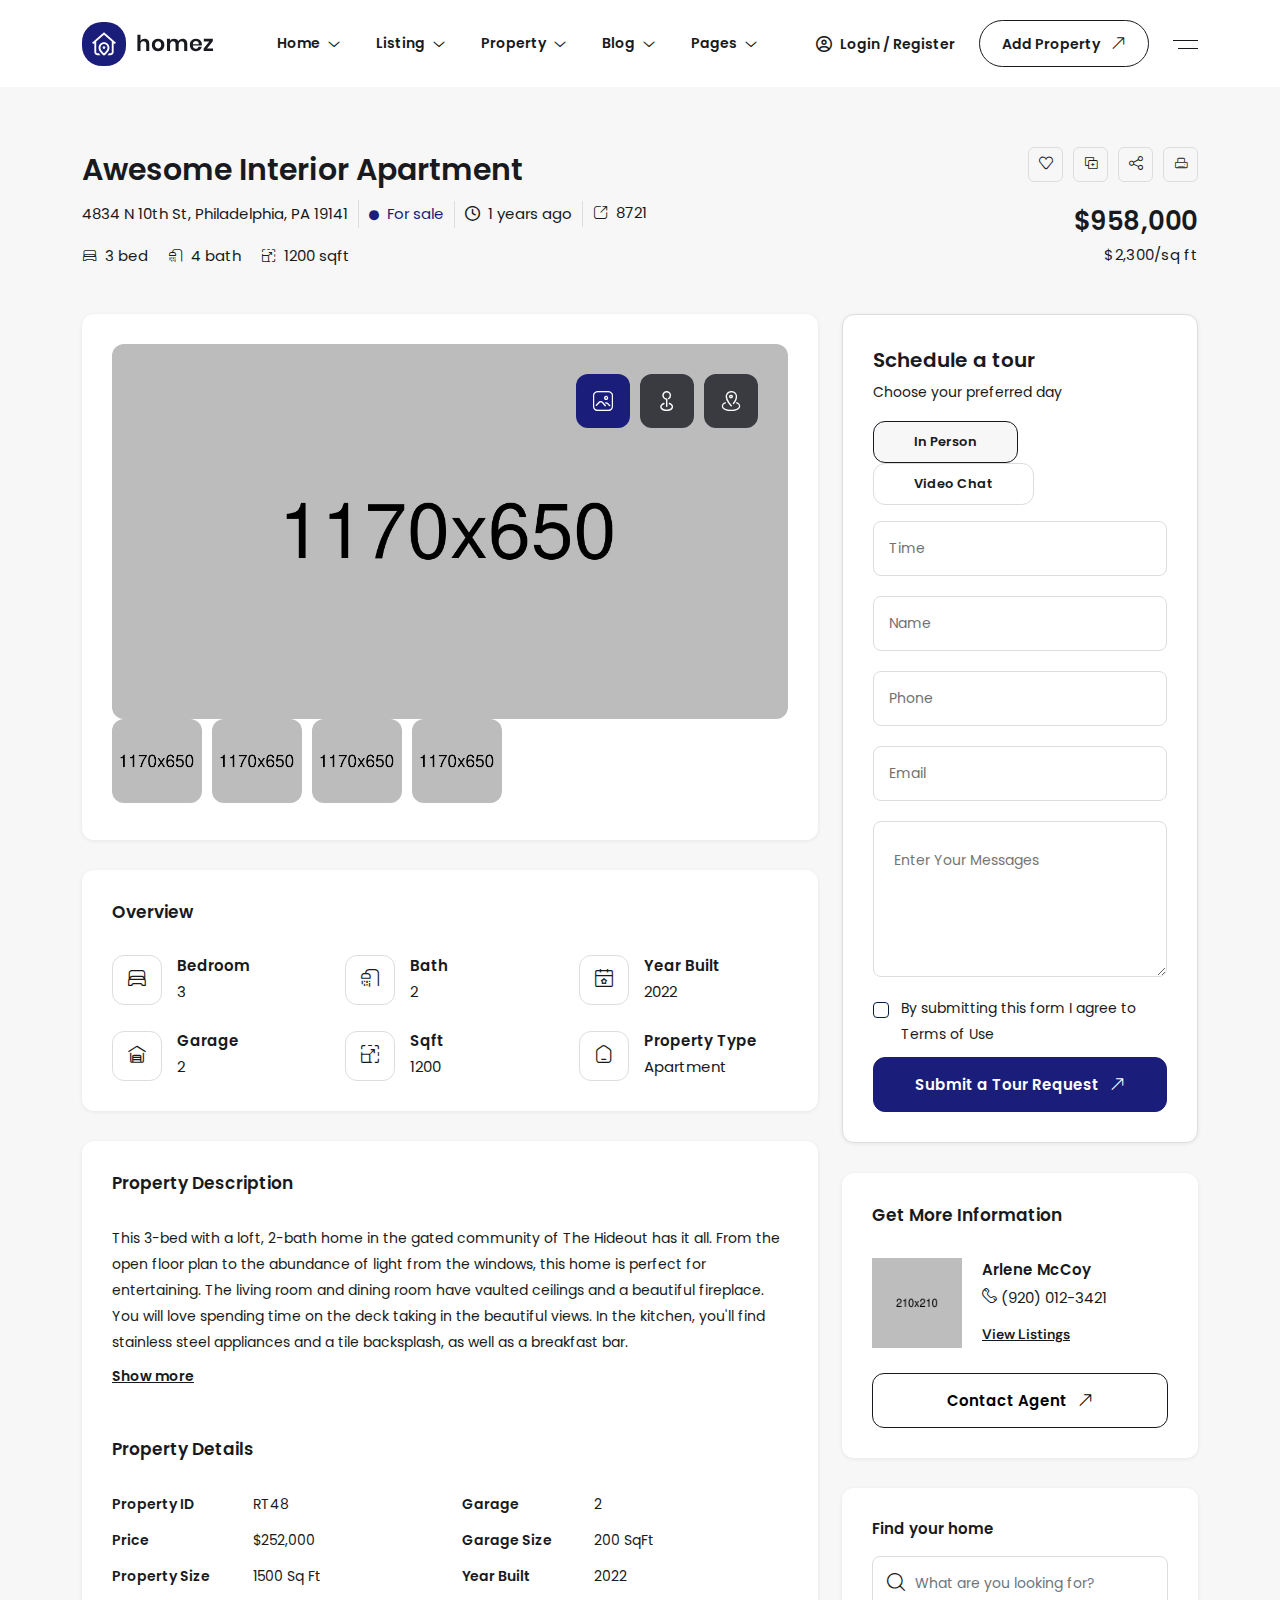
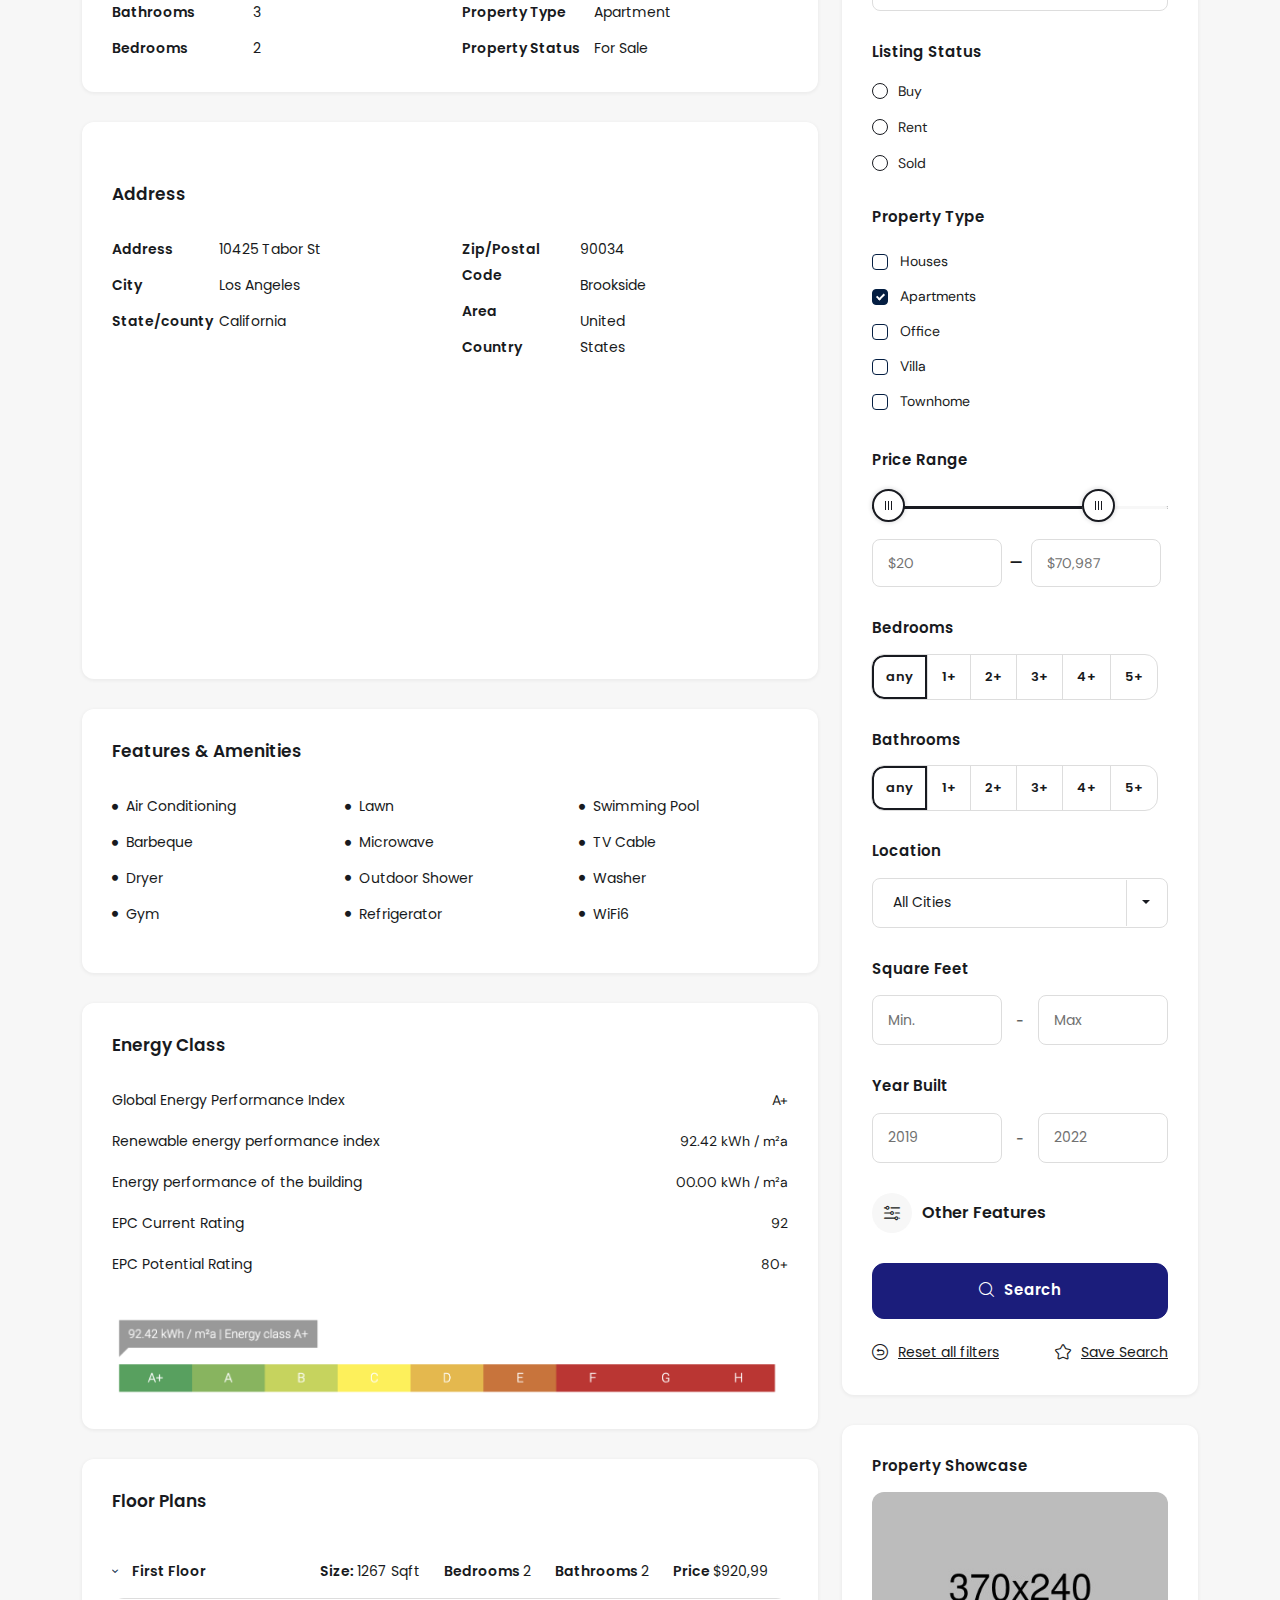
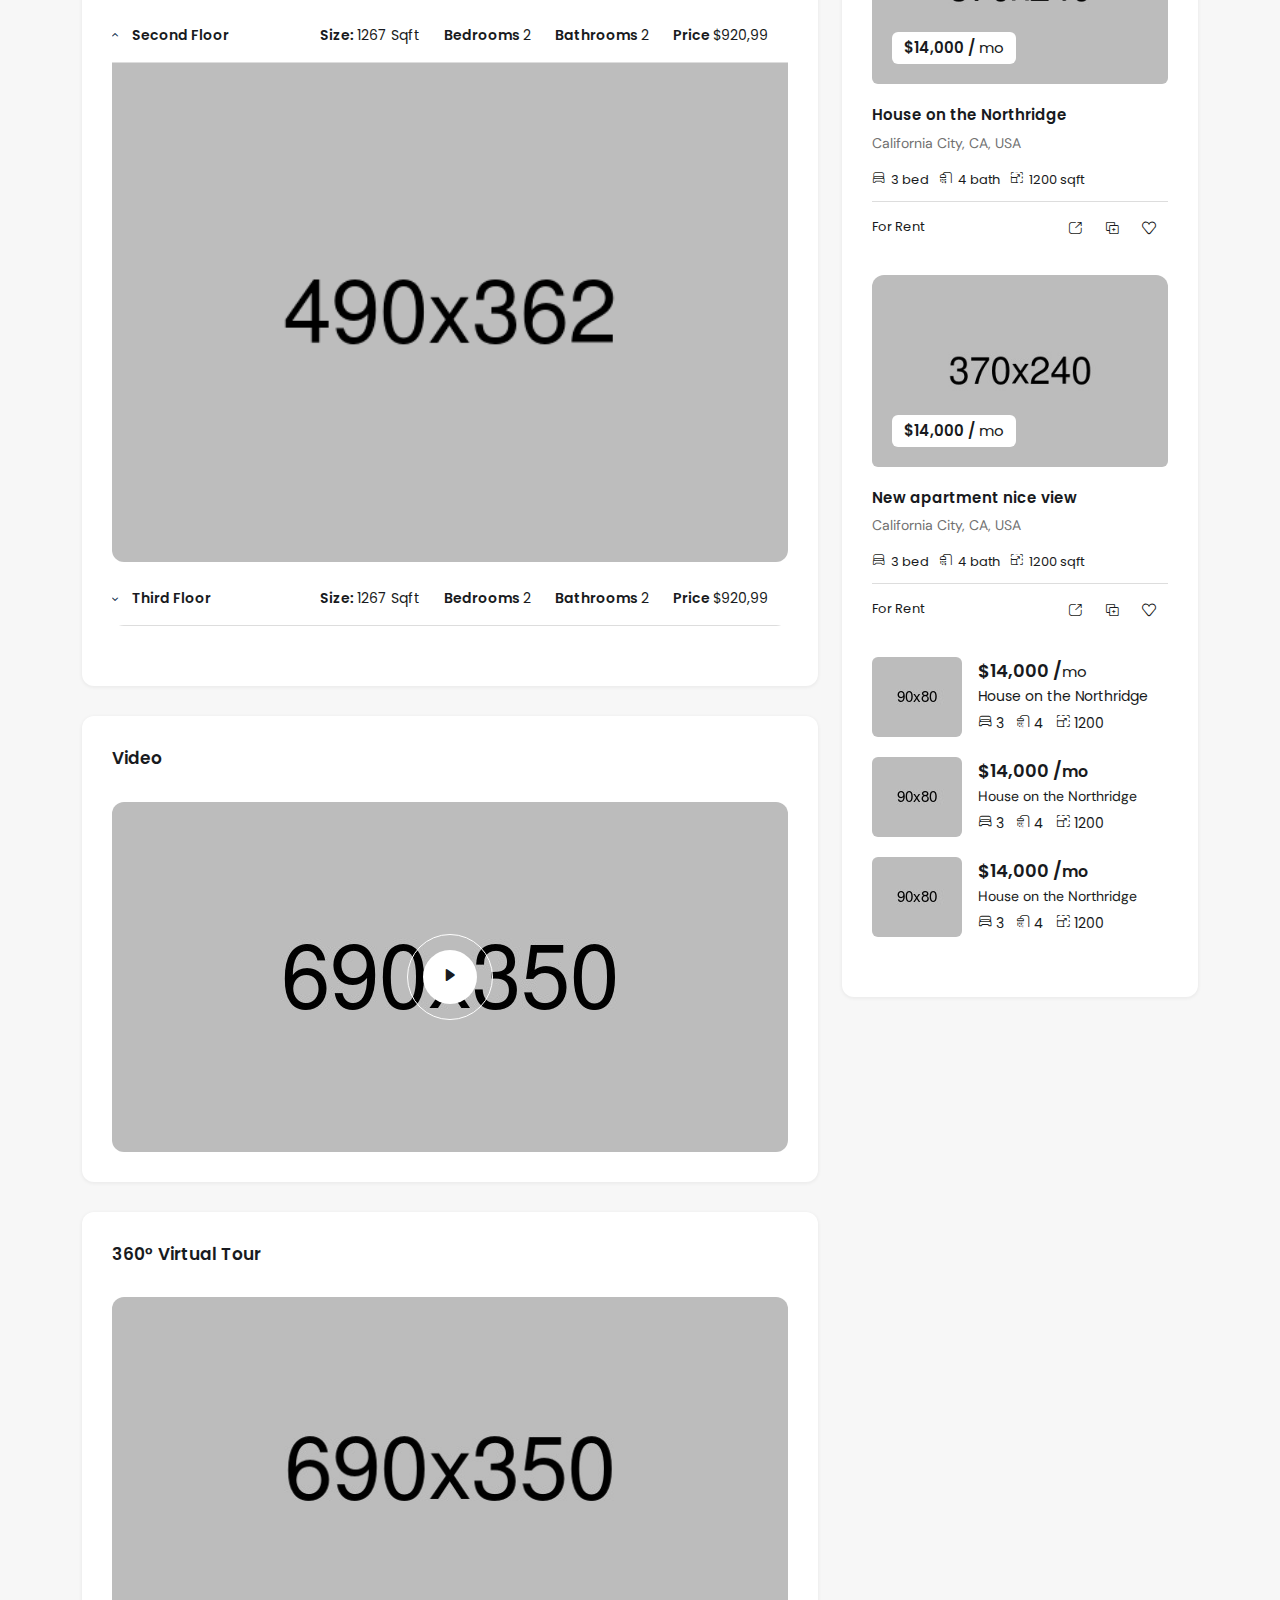
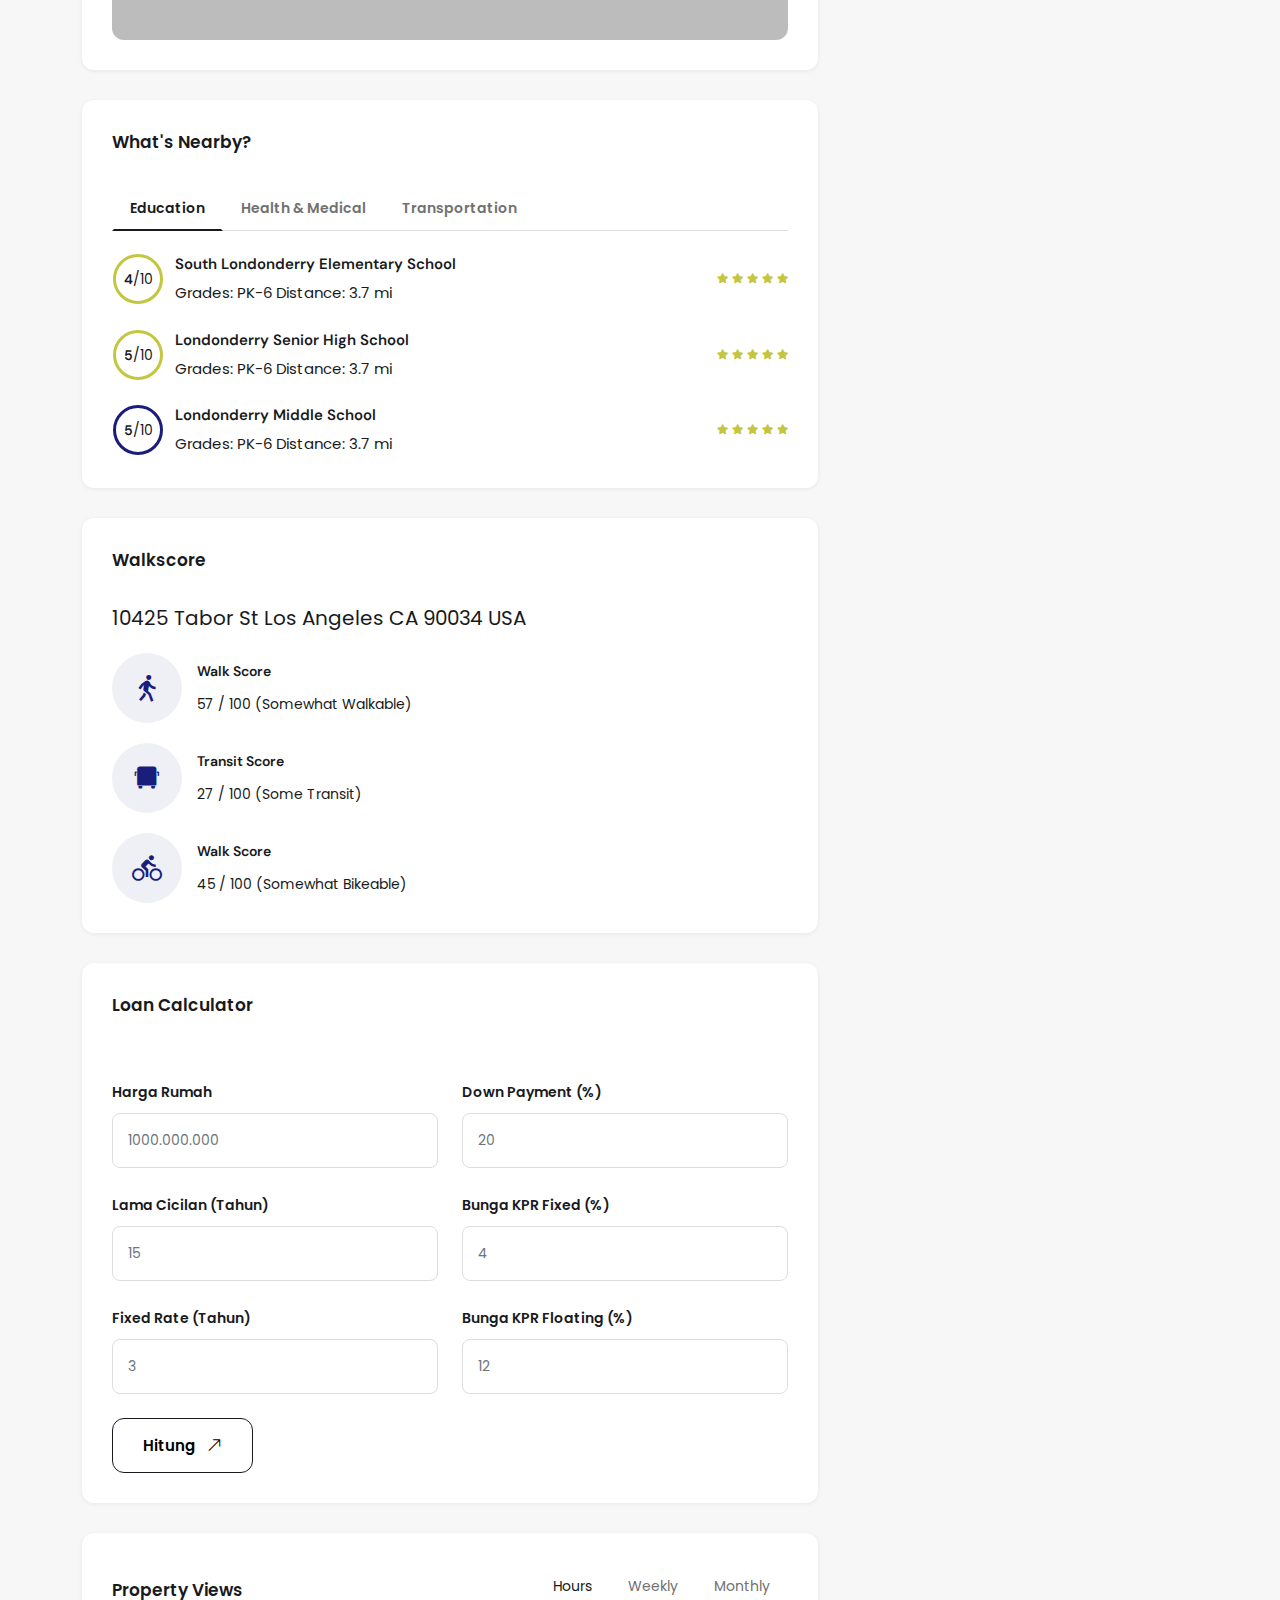
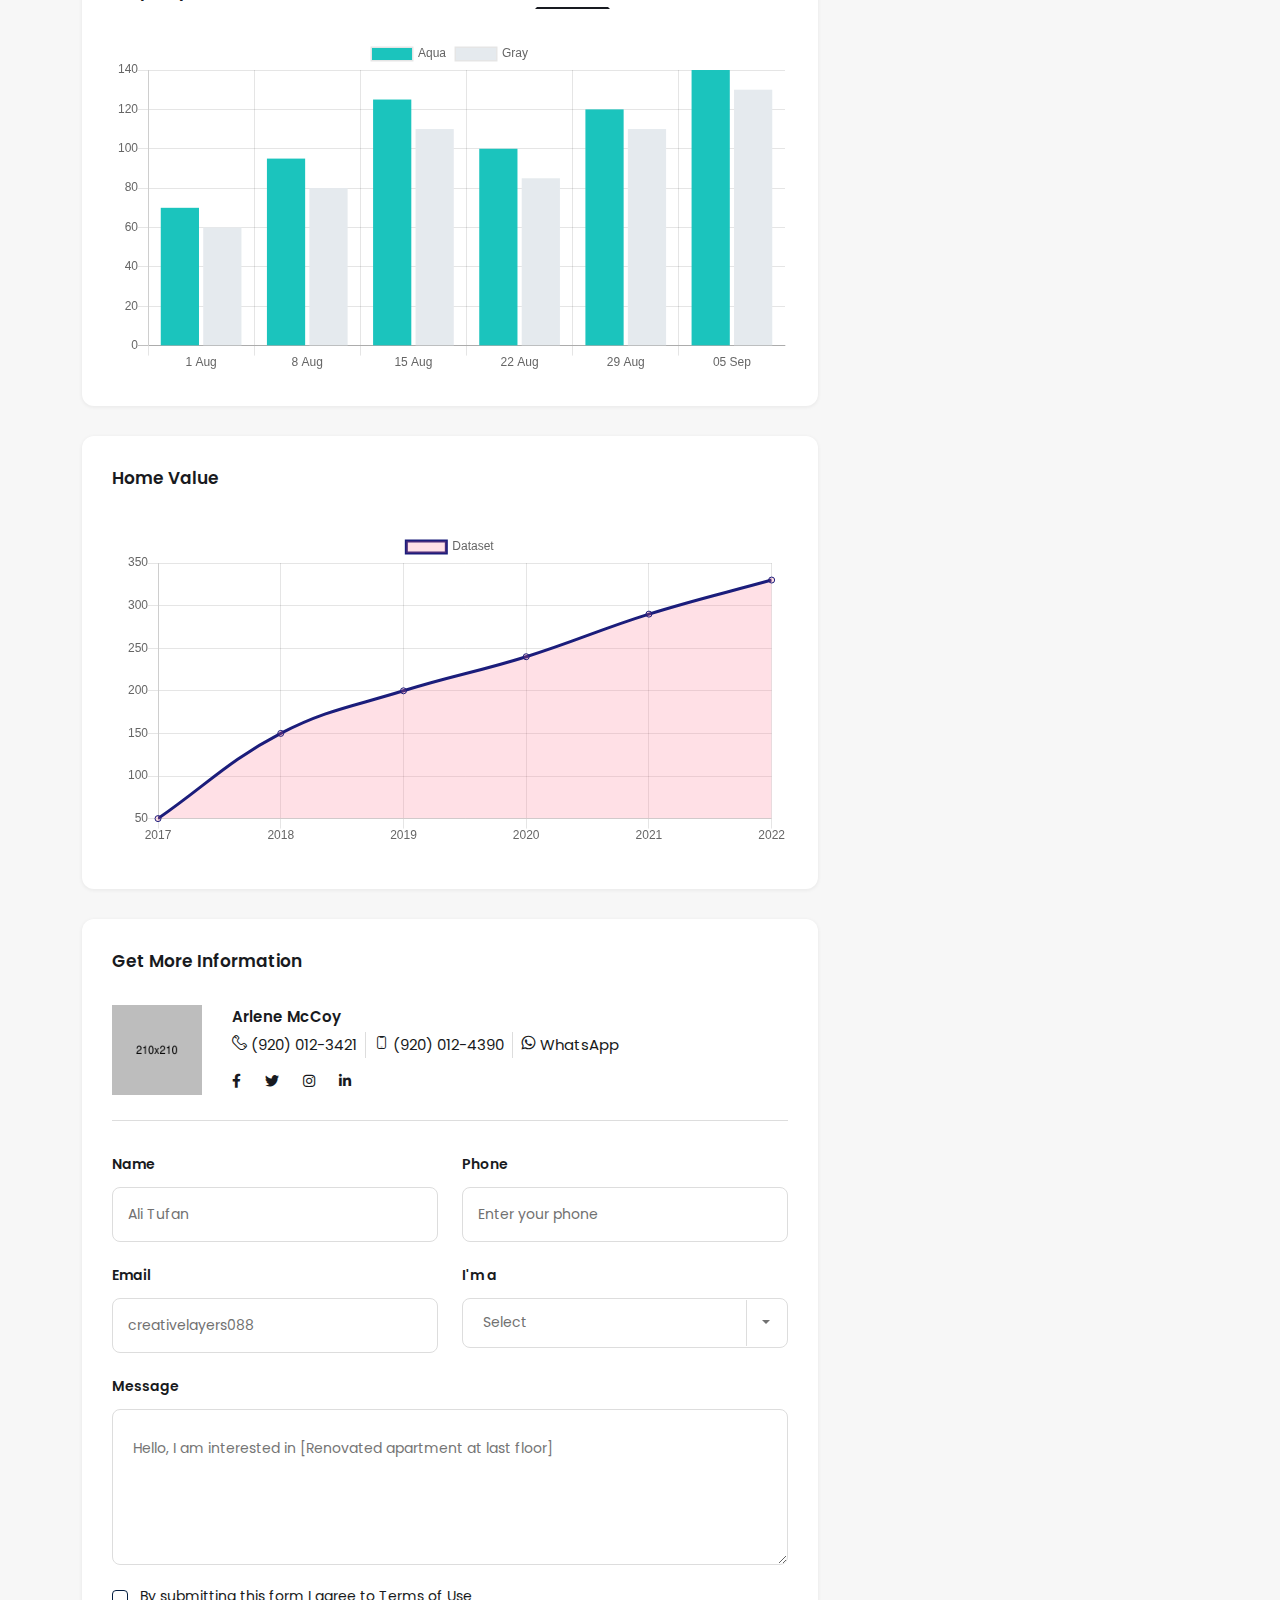
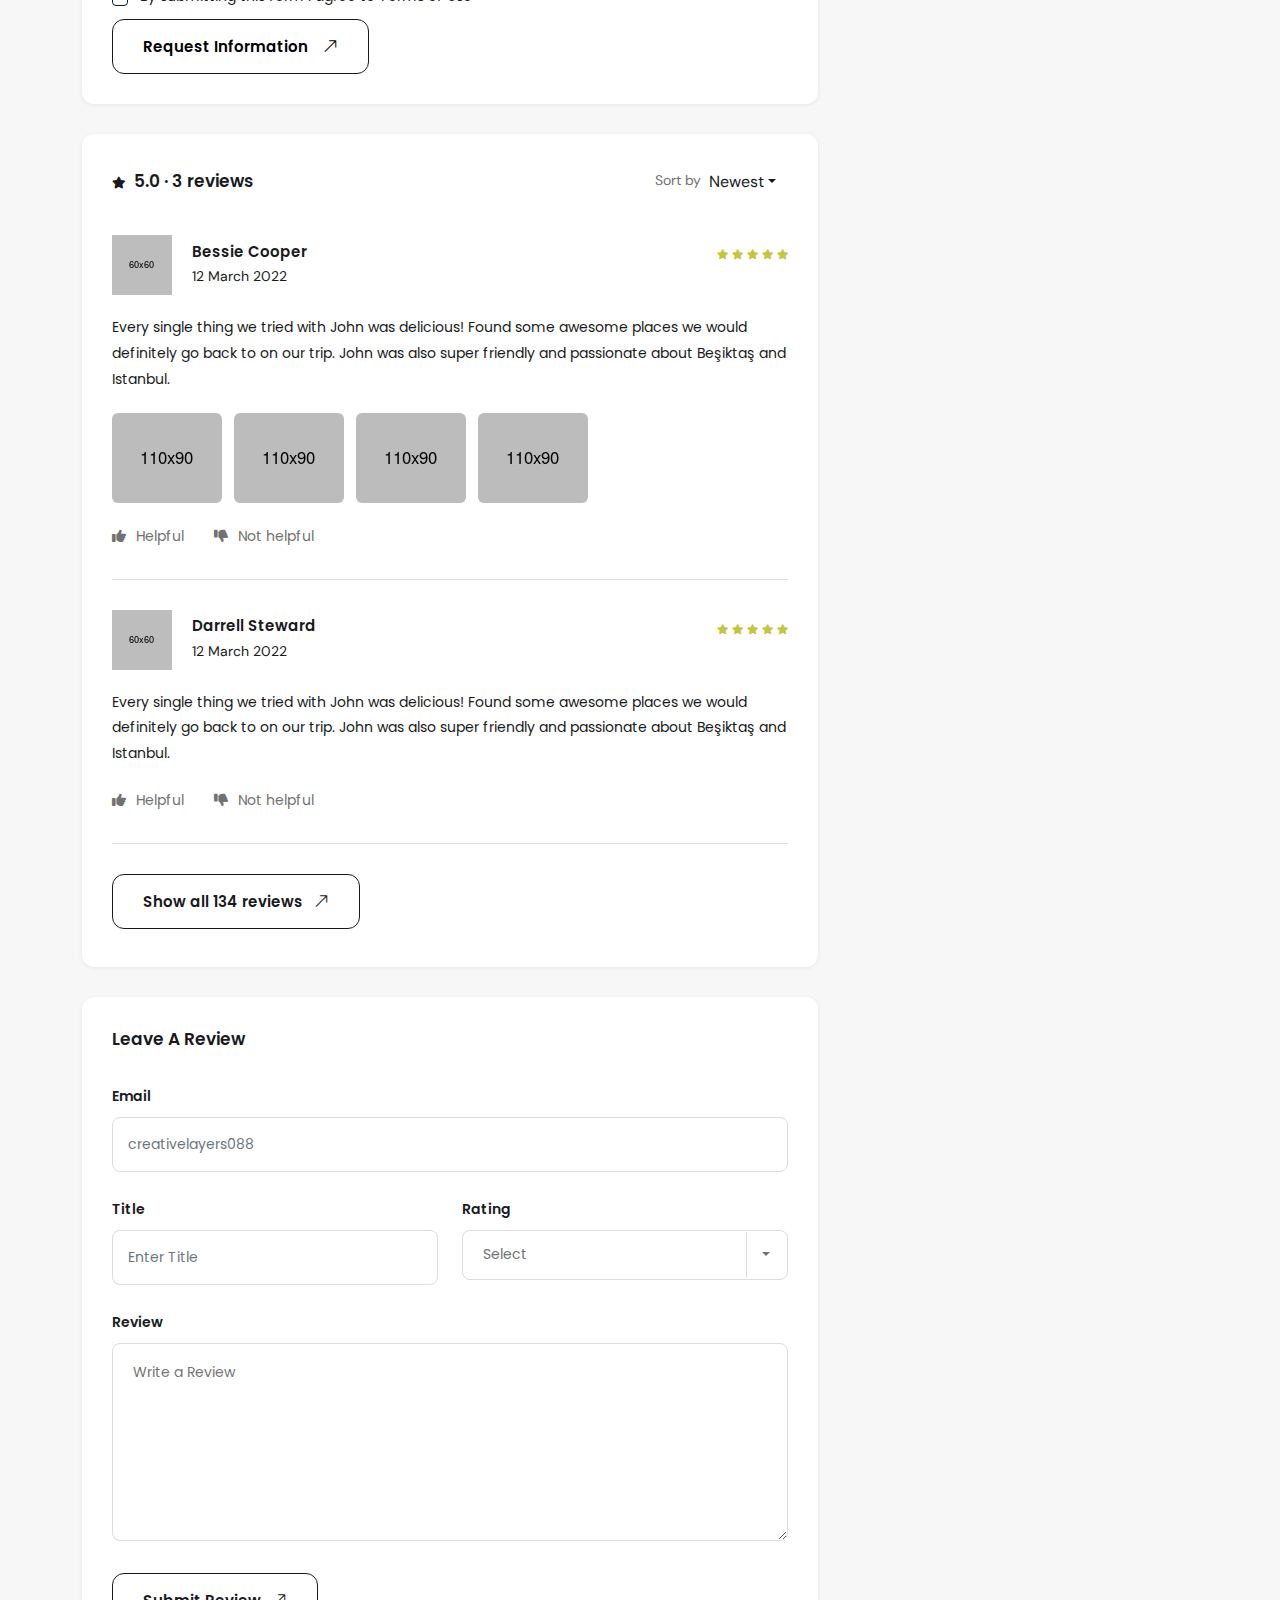
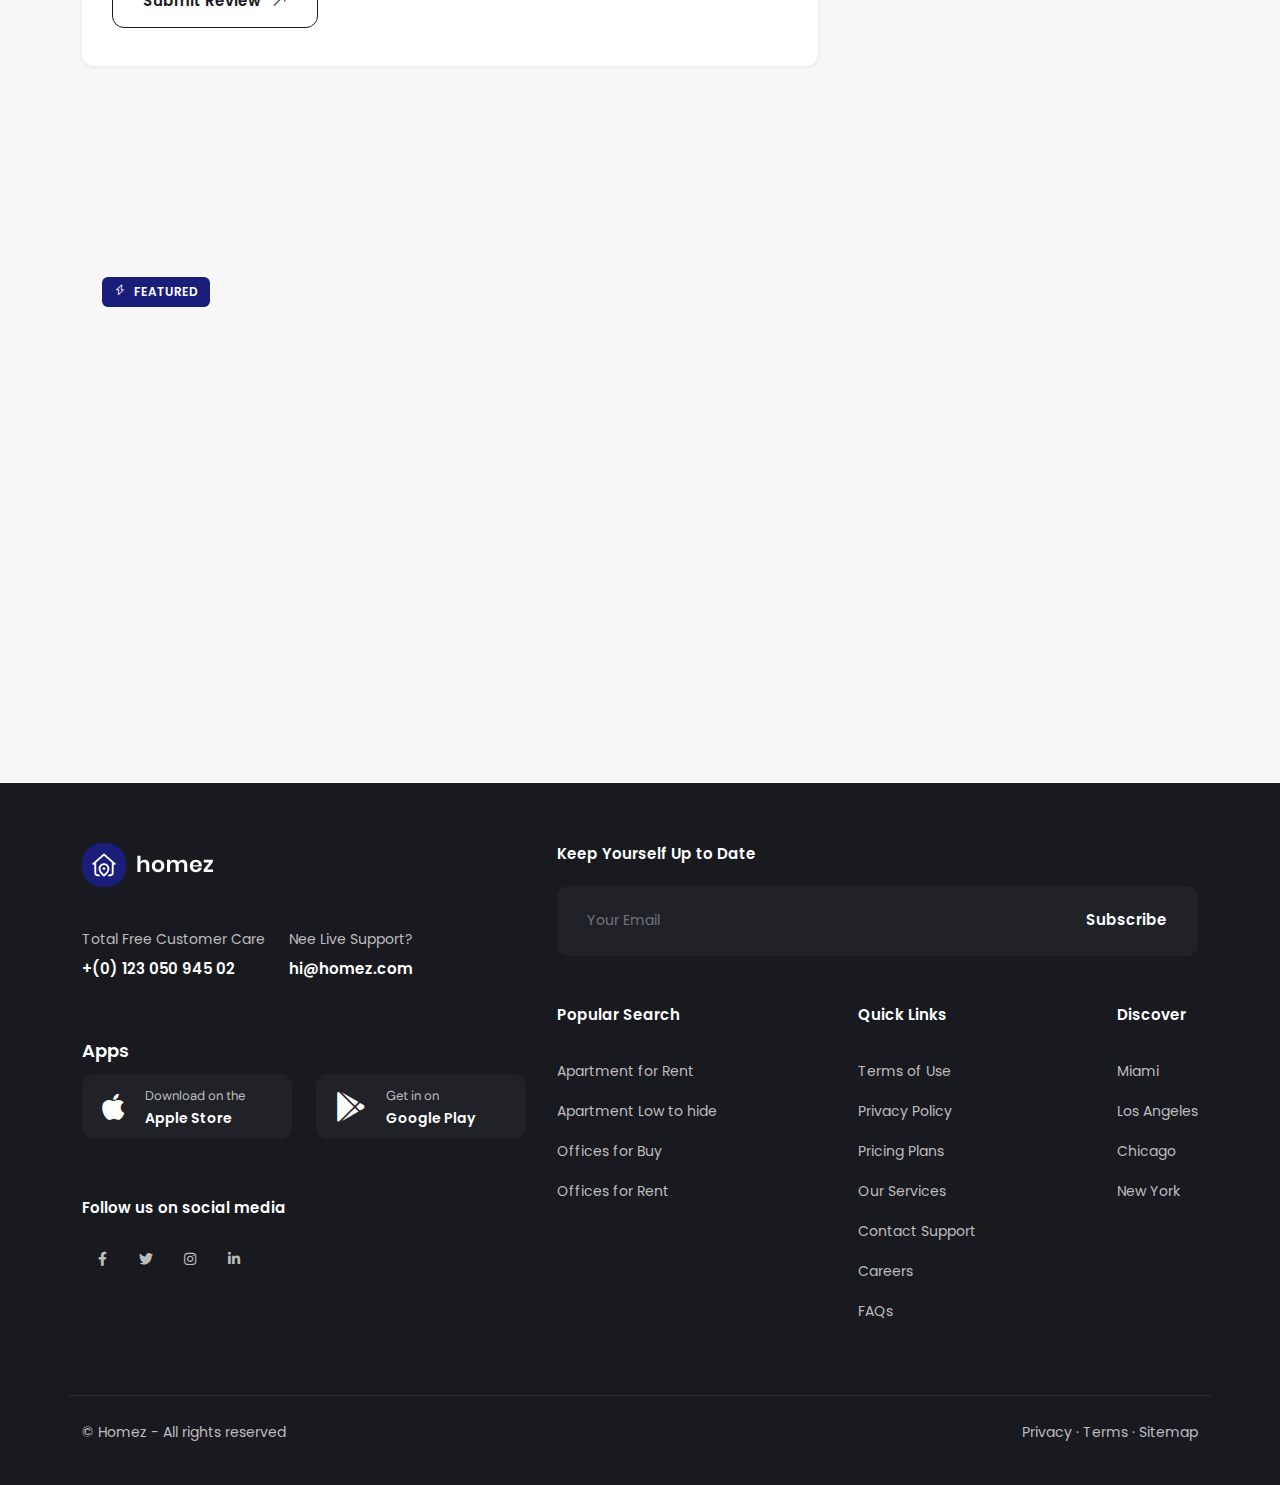
==== detail-property.html @ 7f107f53 "Refactor code for improved performance and readability" ====
<!DOCTYPE html>
<html dir="ltr" lang="en">

<head>
  <meta charset="utf-8">
  <meta http-equiv="X-UA-Compatible" content="IE=edge">
  <meta name="viewport" content="width=device-width, initial-scale=1">
  <meta name="keywords"
    content="advanced search, agency, agent, classified, directory, house, listing, property, real estate, real estate agency, real estate agent, realestate, realtor, rental">
  <meta name="description" content="Homez - Real Estate HTML Template">
  <meta name="CreativeLayers" content="ATFN">
  <!-- css file -->
  <link rel="stylesheet" href="css/bootstrap.min.css">
  <link rel="stylesheet" href="css/ace-responsive-menu.css">
  <link rel="stylesheet" href="css/menu.css">
  <link rel="stylesheet" href="css/fontawesome.css">
  <link rel="stylesheet" href="css/flaticon.css">
  <link rel="stylesheet" href="css/bootstrap-select.min.css">
  <link rel="stylesheet" href="css/ud-custom-spacing.css">
  <link rel="stylesheet" href="css/animate.css">
  <link rel="stylesheet" href="css/slider.css">
  <link rel="stylesheet" href="css/jquery-ui.min.css">
  <link rel="stylesheet" href="css/magnific-popup.css">
  <link rel="stylesheet" href="css/style.css">
  <!-- Responsive stylesheet -->
  <link rel="stylesheet" href="css/responsive.css">
  <!-- Title -->
  <title>Homez - Real Estate HTML Template</title>
  <!-- Favicon -->
  <link href="images/favicon.ico" sizes="128x128" rel="shortcut icon" type="image/x-icon" />
  <link href="images/favicon.ico" sizes="128x128" rel="shortcut icon" />
  <!-- Apple Touch Icon -->
  <link href="images/apple-touch-icon-60x60.png" sizes="60x60" rel="apple-touch-icon">
  <link href="images/apple-touch-icon-72x72.png" sizes="72x72" rel="apple-touch-icon">
  <link href="images/apple-touch-icon-114x114.png" sizes="114x114" rel="apple-touch-icon">
  <link href="images/apple-touch-icon-180x180.png" sizes="180x180" rel="apple-touch-icon">

  <!-- HTML5 shim and Respond.js for IE8 support of HTML5 elements and media queries -->
  <!-- WARNING: Respond.js doesn't work if you view the page via file:// -->
  <!--[if lt IE 9]>
<script src="https://oss.maxcdn.com/html5shiv/3.7.3/html5shiv.min.js"></script>
<script src="https://oss.maxcdn.com/respond/1.4.2/respond.min.js"></script>
<![endif]-->
</head>

<body>
  <div class="wrapper ovh">
    <div class="preloader"></div>

    <!-- Main Header Nav -->
    <header class="header-nav nav-innerpage-style main-menu">
      <!-- Ace Responsive Menu -->
      <nav class="posr">
        <div class="container posr menu_bdrt1">
          <div class="row align-items-center justify-content-between">
            <div class="col-auto">
              <div class="d-flex align-items-center justify-content-between">
                <div class="logos mr40 mr10-lg">
                  <a class="header-logo logo2" href="index.html"><img src="images/header-logo2.svg"
                      alt="Header Logo"></a>
                </div>
                <!-- Responsive Menu Structure-->
                <ul id="respMenu" class="ace-responsive-menu" data-menu-style="horizontal">
                  <li class="visible_list"> <a class="list-item" href="#"><span class="title">Home</span></a>
                    <!-- Level Two-->
                    <ul>
                      <li><a href="index.html">Home V1</a></li>
                      <li><a href="index2.html">Home V2</a></li>
                      <li><a href="index3.html">Home V3</a></li>
                      <li><a href="index4.html">Home V4</a></li>
                      <li><a href="index5.html">Home V5</a></li>
                      <li><a href="index6.html">Home V6</a></li>
                      <li><a href="index7.html">Home V7</a></li>
                      <li><a href="index8.html">Home V8</a></li>
                      <li><a href="index9.html">Home V9</a></li>
                      <li><a href="index10.html">Home V10</a></li>
                    </ul>
                  </li>
                  <li class="megamenu_style"> <a class="list-item" href="#"><span class="title">Listing</span></a>
                    <ul class="row dropdown-megamenu">
                      <li class="col mega_menu_list">
                        <h4 class="title">Grid View</h4>
                        <ul>
                          <li><a href="page-grid-default-v1.html">Grid Default v1</a></li>
                          <li><a href="page-grid-default-v2.html">Grid Default v2</a></li>
                          <li><a href="page-property-3-col.html">Grid Full Width 3 Cols</a></li>
                          <li><a href="page-property-4-col.html">Grid Full Width 4 Cols</a></li>
                          <li><a href="page-property-2-col.html">Grid Full Width 2 Cols</a></li>
                          <li><a href="page-property-1-col-v1.html">Grid Full Width 1 Cols v1</a></li>
                          <li><a href="page-property-1-col-v2.html">Grid Full Width 1 Cols v2</a></li>
                          <li><a href="page-property-banner-v1.html">Banner Search v1</a></li>
                          <li><a href="page-property-banner-v2.html">Banner Search v2</a></li>
                        </ul>
                      </li>
                      <li class="col mega_menu_list">
                        <h4 class="title">Map Style</h4>
                        <ul>
                          <li><a href="page-property-header-map-style.html">Header Map Style</a></li>
                          <li><a href="page-property-half-map-v1.html">Map V1</a></li>
                          <li><a href="page-property-half-map-v2.html">Map V2</a></li>
                          <li><a href="page-property-half-map-v3.html">Map V3</a></li>
                          <li><a href="page-property-half-map-v4.html">Map V4</a></li>
                        </ul>
                      </li>
                      <li class="col mega_menu_list">
                        <h4 class="title">List View</h4>
                        <ul>
                          <li><a href="page-property-list.html">List v1</a></li>
                          <li><a href="page-property-list-all.html">List All Style</a></li>
                        </ul>
                      </li>
                    </ul>
                  </li>
                  <li class="visible_list"> <a class="list-item" href="#"><span class="title">Property</span></a>
                    <ul>
                      <li> <a href="#"><span class="title">Agents</span></a>
                        <ul>
                          <li><a href="page-agents.html">Agents</a></li>
                          <li><a href="page-agent-single.html">Agent Single</a></li>
                          <li><a href="page-agency.html">Agency</a></li>
                          <li><a href="page-agency-single.html">Agency Single</a></li>
                        </ul>
                      </li>
                      <li> <a href="#"><span class="title">Dashboard</span></a>
                        <ul>
                          <li><a href="page-dashboard.html">Dashboard</a></li>
                          <li><a href="page-dashboard-message.html">Message</a></li>
                          <li><a href="page-dashboard-add-property.html">New Property</a></li>
                          <li><a href="page-dashboard-properties.html">My Properties</a></li>
                          <li><a href="page-dashboard-favorites.html">My Favorites</a></li>
                          <li><a href="page-dashboard-savesearch.html">Saved Search</a></li>
                          <li><a href="page-dashboard-review.html">Reviews</a></li>
                          <li><a href="page-dashboard-package.html">My Package</a></li>
                          <li><a href="page-dashboard-profile.html">My Profile</a></li>
                        </ul>
                      </li>
                      <li> <a href="#"><span class="title">Map Style</span></a>
                        <ul>
                          <li><a href="page-property-header-map-style.html">Header Map Style</a></li>
                          <li><a href="page-property-half-map-v1.html">Half Map Style v1</a></li>
                          <li><a href="page-property-half-map-v2.html">Half Map Style v2</a></li>
                          <li><a href="page-property-half-map-v3.html">Half Map Style v3</a></li>
                          <li><a href="page-property-half-map-v4.html">Half Map Style v4</a></li>
                        </ul>
                      </li>
                      <li> <a href="#"><span class="title">Single Style</span></a>
                        <ul>
                          <li><a href="page-property-single-v1.html">Single V1</a></li>
                          <li><a href="page-property-single-v2.html">Single V2</a></li>
                          <li><a href="page-property-single-v3.html">Single V3</a></li>
                          <li><a href="page-property-single-v4.html">Single V4</a></li>
                          <li><a href="page-property-single-v5.html">Single V5</a></li>
                          <li><a href="page-property-single-v6.html">Single V6</a></li>
                          <li><a href="page-property-single-v7.html">Single V7</a></li>
                          <li><a href="page-property-single-v8.html">Single V8</a></li>
                          <li><a href="page-property-single-v9.html">Single V9</a></li>
                          <li><a href="page-property-single-v10.html">Single V10</a></li>
                        </ul>
                      </li>
                    </ul>
                  </li>
                  <li class="visible_list"> <a class="list-item" href="#"><span class="title">Blog</span></a>
                    <ul>
                      <li><a href="page-blog-v1.html">List V1</a></li>
                      <li><a href="page-blog-v2.html">List V2</a></li>
                      <li><a href="page-blog-v3.html">List V3</a></li>
                      <li><a href="page-blog-single.html">Single</a></li>
                    </ul>
                  </li>
                  <li class="visible_list"> <a class="list-item" href="#"><span class="title">Pages</span></a>
                    <ul>
                      <li><a href="page-about.html">About</a></li>
                      <li><a href="page-contact.html">Contact</a></li>
                      <li><a href="page-compare.html">Compare</a></li>
                      <li><a href="page-pricing.html">Pricing</a></li>
                      <li><a href="page-faq.html">Faq</a></li>
                      <li><a href="page-login.html">Login</a></li>
                      <li><a href="page-register.html">Register</a></li>
                      <li><a href="page-error.html">404</a></li>
                      <li><a href="page-invoice.html">Invoices</a></li>
                      <li><a href="page-ui-element.html">UI Elements</a></li>
                    </ul>
                  </li>
                </ul>
              </div>
            </div>
            <div class="col-auto">
              <div class="d-flex align-items-center">
                <a class="login-info d-flex align-items-center" data-bs-toggle="modal" href="#exampleModalToggle"
                  role="button"><i class="far fa-user-circle fz16 me-2"></i> <span class="d-none d-xl-block">Login /
                    Register</span></a>
                <a class="ud-btn btn-transparent add-property bdrs60 mx-2 mx-xl-4"
                  href="page-dashboard-add-property.html">Add Property<i class="fal fa-arrow-right-long"></i></a>
                <a class="sidemenu-btn filter-btn-right" href="#"><img src="images/dark-nav-icon.svg" alt=""></a>
              </div>
            </div>
          </div>
        </div>
      </nav>
    </header>
    <!-- Signup Modal -->
    <div class="signup-modal">
      <div class="modal fade" id="exampleModalToggle" aria-hidden="true" aria-labelledby="exampleModalToggleLabel"
        tabindex="-1">
        <div class="modal-dialog modal-dialog-centered">
          <div class="modal-content">
            <div class="modal-header">
              <h5 class="modal-title" id="exampleModalToggleLabel">Welcome to Realton</h5>
              <button type="button" class="btn-close" data-bs-dismiss="modal" aria-label="Close"></button>
            </div>
            <div class="modal-body">
              <div class="log-reg-form">
                <div class="navtab-style2">
                  <nav>
                    <div class="nav nav-tabs mb20" id="nav-tab" role="tablist">
                      <button class="nav-link active fw600" id="nav-home-tab" data-bs-toggle="tab"
                        data-bs-target="#nav-home" type="button" role="tab" aria-controls="nav-home"
                        aria-selected="true">Sign In</button>
                      <button class="nav-link fw600" id="nav-profile-tab" data-bs-toggle="tab"
                        data-bs-target="#nav-profile" type="button" role="tab" aria-controls="nav-profile"
                        aria-selected="false">New Account</button>
                    </div>
                  </nav>
                  <div class="tab-content" id="nav-tabContent2">
                    <div class="tab-pane fade show active fz15" id="nav-home" role="tabpanel"
                      aria-labelledby="nav-home-tab">
                      <div class="form-style1">
                        <div class="mb25">
                          <label class="form-label fw600 dark-color">Email</label>
                          <input type="email" class="form-control" placeholder="Enter Email">
                        </div>
                        <div class="mb15">
                          <label class="form-label fw600 dark-color">Password</label>
                          <input type="text" class="form-control" placeholder="Enter Password">
                        </div>
                        <div class="checkbox-style1 d-block d-sm-flex align-items-center justify-content-between mb10">
                          <label class="custom_checkbox fz14 ff-heading">Remember me
                            <input type="checkbox" checked="checked">
                            <span class="checkmark"></span>
                          </label>
                          <a class="fz14 ff-heading" href="#">Lost your password?</a>
                        </div>
                        <div class="d-grid mb20">
                          <button class="ud-btn btn-thm" type="button">Sign in <i
                              class="fal fa-arrow-right-long"></i></button>
                        </div>
                        <div class="hr_content mb20">
                          <hr><span class="hr_top_text">OR</span>
                        </div>
                        <div class="d-grid mb10">
                          <button class="ud-btn btn-white" type="button"><i class="fab fa-google"></i> Continue
                            Google</button>
                        </div>
                        <div class="d-grid mb10">
                          <button class="ud-btn btn-fb" type="button"><i class="fab fa-facebook-f"></i> Continue
                            Facebook</button>
                        </div>
                        <div class="d-grid mb20">
                          <button class="ud-btn btn-apple" type="button"><i class="fab fa-apple"></i> Continue
                            Apple</button>
                        </div>
                        <p class="dark-color text-center mb0 mt10">Not signed up? <a class="dark-color fw600"
                            href="page-register.html">Create an account.</a></p>
                      </div>
                    </div>
                    <div class="tab-pane fade fz15" id="nav-profile" role="tabpanel" aria-labelledby="nav-profile-tab">
                      <div class="form-style1">
                        <div class="mb25">
                          <label class="form-label fw600 dark-color">Email</label>
                          <input type="email" class="form-control" placeholder="Enter Email">
                        </div>
                        <div class="mb20">
                          <label class="form-label fw600 dark-color">Password</label>
                          <input type="text" class="form-control" placeholder="Enter Password">
                        </div>
                        <div class="d-grid mb20">
                          <button class="ud-btn btn-thm" type="button">Create account <i
                              class="fal fa-arrow-right-long"></i></button>
                        </div>
                        <div class="hr_content mb20">
                          <hr><span class="hr_top_text">OR</span>
                        </div>
                        <div class="d-grid mb10">
                          <button class="ud-btn btn-white" type="button"><i class="fab fa-google"></i> Continue
                            Google</button>
                        </div>
                        <div class="d-grid mb10">
                          <button class="ud-btn btn-fb" type="button"><i class="fab fa-facebook-f"></i> Continue
                            Facebook</button>
                        </div>
                        <div class="d-grid mb20">
                          <button class="ud-btn btn-apple" type="button"><i class="fab fa-apple"></i> Continue
                            Apple</button>
                        </div>
                        <p class="dark-color text-center mb0 mt10">Not signed up? <a class="dark-color fw600"
                            href="page-register.html">Create an account.</a></p>
                      </div>
                    </div>
                  </div>
                </div>
              </div>
            </div>
          </div>
        </div>
      </div>
    </div>
    <!-- Menu In Hiddn SideBar -->
    <div class="rightside-hidden-bar">
      <div class="hsidebar-header">
        <div class="sidebar-close-icon"><span class="far fa-times"></span></div>
        <h4 class="title">Welcome to Realton</h4>
      </div>
      <div class="hsidebar-content">
        <div class="hiddenbar_navbar_content">
          <div class="hiddenbar_navbar_menu">
            <ul class="navbar-nav">
              <li class="nav-item"> <a class="nav-link" href="" role="button">Apartments</a></li>
              <li class="nav-item"> <a class="nav-link" href="" role="button">Bungalow</a></li>
              <li class="nav-item"> <a class="nav-link" href="" role="button">Houses</a></li>
              <li class="nav-item"> <a class="nav-link" href="" role="button">Loft</a></li>
              <li class="nav-item"> <a class="nav-link" href="" role="button">Office</a></li>
              <li class="nav-item"> <a class="nav-link" href="" role="button">Townhome</a></li>
              <li class="nav-item"> <a class="nav-link" href="" role="button">Villa</a></li>
            </ul>
          </div>
          <div class="hiddenbar_footer position-relative bdrt1">
            <div class="row pt45 pb30 pl30">
              <div class="col-auto">
                <div class="contact-info">
                  <p class="info-title dark-color">Total Free Customer Care</p>
                  <h6 class="info-phone dark-color"><a href="+(0)-123-050-945-02">+(0) 123 050 945 02</a></h6>
                </div>
              </div>
              <div class="col-auto">
                <div class="contact-info">
                  <p class="info-title dark-color">Nee Live Support?</p>
                  <h6 class="info-mail dark-color"><a href="mailto:hi@homez.com">hi@homez.com</a></h6>
                </div>
              </div>
            </div>
            <div class="row pt30 pb30 bdrt1">
              <div class="col-auto">
                <div class="social-style-sidebar d-flex align-items-center pl30">
                  <h6 class="me-4 mb-0">Follow us</h6>
                  <a class="me-3" href=""><i class="fab fa-facebook-f"></i></a>
                  <a class="me-3" href=""><i class="fab fa-twitter"></i></a>
                  <a class="me-3" href=""><i class="fab fa-instagram"></i></a>
                  <a class="me-3" href=""><i class="fab fa-linkedin-in"></i></a>
                </div>
              </div>
            </div>
          </div>
        </div>
      </div>
    </div>
    <!--End Menu In Hiddn SideBar -->

    <div class="hiddenbar-body-ovelay"></div>

    <!-- Mobile Nav  -->
    <div id="page" class="mobilie_header_nav stylehome1">
      <div class="mobile-menu">
        <div class="header innerpage-style">
          <div class="menu_and_widgets">
            <div class="mobile_menu_bar d-flex justify-content-between align-items-center">
              <a class="menubar" href="#menu"><img src="images/mobile-dark-nav-icon.svg" alt=""></a>
              <a class="mobile_logo" href="#"><img src="images/header-logo2.svg" alt=""></a>
              <a href="page-login.html"><span class="icon fz18 far fa-user-circle"></span></a>
            </div>
          </div>
        </div>
      </div>
      <!-- /.mobile-menu -->
      <nav id="menu" class="">
        <ul>
          <li><span>Home</span>
            <ul>
              <li><a href="index.html">Home V1</a></li>
              <li><a href="index2.html">Home V2</a></li>
              <li><a href="index3.html">Home V3</a></li>
              <li><a href="index4.html">Home V4</a></li>
              <li><a href="index5.html">Home V5</a></li>
              <li><a href="index6.html">Home V6</a></li>
              <li><a href="index7.html">Home V7</a></li>
              <li><a href="index8.html">Home V8</a></li>
              <li><a href="index9.html">Home V9</a></li>
              <li><a href="index10.html">Home V10</a></li>
            </ul>
          </li>
          <li><span>Property Listign</span>
            <ul>
              <li><span>Listing Grid</span>
                <ul>
                  <li><a href="page-grid-default-v1.html">Grid Default v1</a></li>
                  <li><a href="page-grid-default-v2.html">Grid Default v2</a></li>
                  <li><a href="page-property-3-col.html">Grid Full Width 3 Cols</a></li>
                  <li><a href="page-property-4-col.html">Grid Full Width 4 Cols</a></li>
                  <li><a href="page-property-2-col.html">Grid Full Width 2 Cols</a></li>
                  <li><a href="page-property-1-col-v1.html">Grid Full Width 1 Cols v1</a></li>
                  <li><a href="page-property-1-col-v2.html">Grid Full Width 1 Cols v2</a></li>
                  <li><a href="page-property-banner-v1.html">Banner Search v1</a></li>
                  <li><a href="page-property-banner-v2.html">Banner Search v2</a></li>
                </ul>
              </li>
              <li><span>List Style</span>
                <ul>
                  <li><a href="page-property-list.html">Style V1</a></li>
                  <li><a href="page-property-list-all.html">All List</a></li>
                </ul>
              </li>
              <li><span>Listing Single</span>
                <ul>
                  <li><a href="page-property-single-v1.html">Single V1</a></li>
                  <li><a href="page-property-single-v2.html">Single V2</a></li>
                  <li><a href="page-property-single-v3.html">Single V3</a></li>
                  <li><a href="page-property-single-v4.html">Single V4</a></li>
                  <li><a href="page-property-single-v5.html">Single V5</a></li>
                  <li><a href="page-property-single-v6.html">Single V6</a></li>
                  <li><a href="page-property-single-v7.html">Single V7</a></li>
                  <li><a href="page-property-single-v8.html">Single V8</a></li>
                  <li><a href="page-property-single-v9.html">Single V9</a></li>
                  <li><a href="page-property-single-v10.html">Single V10</a></li>
                </ul>
              </li>
              <li><span>Map Style</span>
                <ul>
                  <li><a href="page-property-header-map-style.html">Map Header</a></li>
                  <li><a href="page-property-half-map-v1.html">Map V1</a></li>
                  <li><a href="page-property-half-map-v2.html">Map V2</a></li>
                  <li><a href="page-property-half-map-v3.html">Map V3</a></li>
                  <li><a href="page-property-half-map-v4.html">Map V4</a></li>
                </ul>
              </li>
            </ul>
          </li>
          <li><span>User Dashboard</span>
            <ul>
              <li><a href="page-dashboard.html">Dashboard</a></li>
              <li><a href="page-dashboard-message.html">Message</a></li>
              <li><a href="page-dashboard-add-property.html">New Property</a></li>
              <li><a href="page-dashboard-properties.html">My Properties</a></li>
              <li><a href="page-dashboard-favorites.html">My Favorites</a></li>
              <li><a href="page-dashboard-savesearch.html">Saved Search</a></li>
              <li><a href="page-dashboard-review.html">Reviews</a></li>
              <li><a href="page-dashboard-package.html">My Package</a></li>
              <li><a href="page-dashboard-profile.html">My Profile</a></li>
            </ul>
          </li>
          <li><span>Blog</span>
            <ul>
              <li><a href="page-blog-v1.html">List V1</a></li>
              <li><a href="page-blog-v2.html">List V2</a></li>
              <li><a href="page-blog-v3.html">List V3</a></li>
              <li><a href="page-blog-single.html">Single</a></li>
            </ul>
          </li>
          <li><span>Pages</span>
            <ul>
              <li><a href="page-about.html">About</a></li>
              <li><a href="page-contact.html">Contact</a></li>
              <li><a href="page-compare.html">Compare</a></li>
              <li><a href="page-pricing.html">Pricing</a></li>
              <li><a href="page-faq.html">Faq</a></li>
              <li><a href="page-login.html">Login</a></li>
              <li><a href="page-register.html">Register</a></li>
              <li><a href="page-error.html">404</a></li>
              <li><a href="page-invoice.html">Invoices</a></li>
              <li><a href="page-ui-element.html">UI Elements</a></li>
            </ul>
          </li>
          <li class="px-3 mobile-menu-btn">
            <a href="page-dashboard-add-property.html" class="ud-btn btn-thm text-white">Submit Property<i
                class="fal fa-arrow-right-long"></i></a>
          </li>
          <!-- Only for Mobile View -->
        </ul>
      </nav>
    </div>

    <div class="body_content">
      <!-- Property All Lists -->
      <section class="pt60 pb90 bgc-f7">
        <div class="container">
          <div class="row mb30 wow fadeInUp" data-wow-delay="100ms">
            <div class="col-lg-8">
              <div class="single-property-content mb30-md">
                <h2 class="sp-lg-title">Awesome Interior Apartment</h2>
                <div class="pd-meta mb15 d-md-flex align-items-center">
                  <p class="text fz15 mb-0 bdrr1 pr10 bdrrn-sm">4834 N 10th St, Philadelphia, PA 19141</p>
                  <a class="ff-heading text-thm fz15 bdrr1 pr10 ml0-sm ml10 bdrrn-sm" href=""><i
                      class="fas fa-circle fz10 pe-2"></i>For sale</a>
                  <a class="ff-heading bdrr1 fz15 pr10 ml10 ml0-sm bdrrn-sm" href=""><i class="far fa-clock pe-2"></i>1
                    years ago</a>
                  <a class="ff-heading ml10 ml0-sm fz15" href=""><i
                      class="flaticon-fullscreen pe-2 align-text-top"></i>8721</a>
                </div>
                <div class="property-meta d-flex align-items-center">
                  <a class="text fz15" href=""><i class="flaticon-bed pe-2 align-text-top"></i>3 bed</a>
                  <a class="text ml20 fz15" href=""><i class="flaticon-shower pe-2 align-text-top"></i>4 bath</a>
                  <a class="text ml20 fz15" href=""><i class="flaticon-expand pe-2 align-text-top"></i>1200 sqft</a>
                </div>
              </div>
            </div>
            <div class="col-lg-4">
              <div class="single-property-content">
                <div class="property-action text-lg-end">
                  <div class="d-flex mb20 mb10-md align-items-center justify-content-lg-end">
                    <a class="icon mr10" href=""><span class="flaticon-like"></span></a>
                    <a class="icon mr10" href=""><span class="flaticon-new-tab"></span></a>
                    <a class="icon mr10" href=""><span class="flaticon-share-1"></span></a>
                    <a class="icon" href=""><span class="flaticon-printer"></span></a>
                  </div>
                  <h3 class="price mb-0">$958,000</h3>
                  <p class="text space fz15">$2,300/sq ft</p>
                </div>
              </div>
            </div>
          </div>
          <div class="row wow fadeInUp" data-wow-delay="500ms">
            <div class="col-lg-8">
              <div class="ps-widget bgc-white bdrs12 default-box-shadow2 p30 mb30 overflow-hidden position-relative">
                <div class="ps-v4-hero-tab position-relative">
                  <ul class="nav nav-pills justify-content-end" id="pills-tab2" role="tablist">
                    <li class="nav-item" role="presentation">
                      <button class="nav-link active mr10" id="pills-home-tab" data-bs-toggle="pill"
                        data-bs-target="#pills-home" type="button" role="tab" aria-controls="pills-home"
                        aria-selected="true"><span class="flaticon-images text-white fz20"></span></button>
                    </li>
                    <li class="nav-item" role="presentation">
                      <button class="nav-link mr10" id="pills-profile-tab" data-bs-toggle="pill"
                        data-bs-target="#pills-profile" type="button" role="tab" aria-controls="pills-profile"
                        aria-selected="false"><span class="flaticon-map text-white fz20"></span></button>
                    </li>
                    <li class="nav-item" role="presentation">
                      <button class="nav-link" id="pills-contact-tab" data-bs-toggle="pill"
                        data-bs-target="#pills-contact" type="button" role="tab" aria-controls="pills-contact"
                        aria-selected="false"><span class="flaticon-maps-1 text-white fz20"></span></button>
                    </li>
                  </ul>
                </div>
                <div class="ps-v4-hero-tab">
                  <div class="tab-content overflow-visible" id="pills-tabContent2">
                    <div class="tab-pane fade show active" id="pills-home" role="tabpanel"
                      aria-labelledby="pills-home-tab">
                      <div class="container p-0">
                        <div class="row wow fadeInUp" data-wow-delay="300ms">
                          <div class="col-lg-12">
                            <div class="ps-v6-slider nav_none slider-1-grid owl-theme owl-carousel">
                              <div class="item">
                                <img class="bdrs12" src="images/listings/listing-single-6-1.jpg" alt="">
                              </div>
                              <div class="item">
                                <img class="bdrs12" src="images/listings/listing-single-6-2.jpg" alt="">
                              </div>
                              <div class="item">
                                <img class="bdrs12" src="images/listings/listing-single-6-3.jpg" alt="">
                              </div>
                              <div class="item">
                                <img class="bdrs12" src="images/listings/listing-single-6-4.jpg" alt="">
                              </div>
                            </div>
                          </div>
                        </div>
                      </div>
                    </div>
                    <div class="tab-pane fade" id="pills-profile" role="tabpanel" aria-labelledby="pills-profile-tab">
                      <iframe class="position-relative h510" loading="lazy"
                        src="https://maps.google.com/maps?q=London%20Eye%2C%20London%2C%20United%20Kingdom&amp;t=m&amp;z=14&amp;output=embed&amp;iwloc=near"
                        title="London Eye, London, United Kingdom"
                        aria-label="London Eye, London, United Kingdom"></iframe>
                    </div>
                    <div class="tab-pane fade" id="pills-contact" role="tabpanel" aria-labelledby="pills-contact-tab">
                      <iframe class="h510 w-100"
                        src="https://www.google.com/maps/embed?pb=!4v1553797194458!6m8!1m7!1sR4K_5Z2wRHTk9el8KLTh9Q!2m2!1d36.82551718071267!2d-76.34864590837246!3f305.15097!4f0!5f0.7820865974627469"
                        allowfullscreen=""></iframe>
                    </div>
                  </div>
                </div>
              </div>
              <!-- overview -->
              <div class="ps-widget bgc-white bdrs12 default-box-shadow2 p30 mb30 overflow-hidden position-relative">
                <h4 class="title fz17 mb30">Overview</h4>
                <div class="row">
                  <div class="col-sm-6 col-lg-4">
                    <div class="overview-element mb25 d-flex align-items-center">
                      <span class="icon flaticon-bed"></span>
                      <div class="ml15">
                        <h6 class="mb-0">Bedroom</h6>
                        <p class="text mb-0 fz15">3</p>
                      </div>
                    </div>
                  </div>
                  <div class="col-sm-6 col-lg-4">
                    <div class="overview-element mb25 d-flex align-items-center">
                      <span class="icon flaticon-shower"></span>
                      <div class="ml15">
                        <h6 class="mb-0">Bath</h6>
                        <p class="text mb-0 fz15">2</p>
                      </div>
                    </div>
                  </div>
                  <div class="col-sm-6 col-lg-4">
                    <div class="overview-element mb25 d-flex align-items-center">
                      <span class="icon flaticon-event"></span>
                      <div class="ml15">
                        <h6 class="mb-0">Year Built</h6>
                        <p class="text mb-0 fz15">2022</p>
                      </div>
                    </div>
                  </div>
                  <div class="col-sm-6 col-lg-4">
                    <div class="overview-element mb25-xs d-flex align-items-center">
                      <span class="icon flaticon-garage"></span>
                      <div class="ml15">
                        <h6 class="mb-0">Garage</h6>
                        <p class="text mb-0 fz15">2</p>
                      </div>
                    </div>
                  </div>
                  <div class="col-sm-6 col-lg-4">
                    <div class="overview-element mb25-xs d-flex align-items-center">
                      <span class="icon flaticon-expand"></span>
                      <div class="ml15">
                        <h6 class="mb-0">Sqft</h6>
                        <p class="text mb-0 fz15">1200</p>
                      </div>
                    </div>
                  </div>
                  <div class="col-sm-6 col-lg-4">
                    <div class="overview-element d-flex align-items-center">
                      <span class="icon flaticon-home-1"></span>
                      <div class="ml15">
                        <h6 class="mb-0">Property Type</h6>
                        <p class="text mb-0 fz15">Apartment</p>
                      </div>
                    </div>
                  </div>
                </div>
              </div>
              <!--Property description -->
              <div class="ps-widget bgc-white bdrs12 default-box-shadow2 p30 mb30 overflow-hidden position-relative">
                <h4 class="title fz17 mb30">Property Description</h4>
                <p class="text mb10">This 3-bed with a loft, 2-bath home in the gated community of The Hideout has it
                  all. From the open floor plan to the abundance of light from the windows, this home is perfect for
                  entertaining. The living room and dining room have vaulted ceilings and a beautiful fireplace. You
                  will love spending time on the deck taking in the beautiful views. In the kitchen, you'll find
                  stainless steel appliances and a tile backsplash, as well as a breakfast bar.</p>
                <div class="agent-single-accordion">
                  <div class="accordion accordion-flush" id="accordionFlushExample">
                    <div class="accordion-item">
                      <div id="flush-collapseOne" class="accordion-collapse collapse" aria-labelledby="flush-headingOne"
                        data-bs-parent="#accordionFlushExample" style="">
                        <div class="accordion-body p-0">
                          <p class="text">Placeholder content for this accordion, which is intended to demonstrate the
                            class. This is the first item's accordion body you get groundbreaking performance and
                            amazing battery life. Add to that a stunning Liquid Retina XDR display, the best camera and
                            audio ever in a Mac notebook, and all the ports you need.</p>
                        </div>
                      </div>
                      <h2 class="accordion-header" id="flush-headingOne">
                        <button class="accordion-button p-0 collapsed" type="button" data-bs-toggle="collapse"
                          data-bs-target="#flush-collapseOne" aria-expanded="false"
                          aria-controls="flush-collapseOne">Show more</button>
                      </h2>
                    </div>
                  </div>
                </div>
                <h4 class="title fz17 mb30 mt50">Property Details</h4>
                <div class="row">
                  <div class="col-md-6 col-xl-4">
                    <div class="d-flex justify-content-between">
                      <div class="pd-list">
                        <p class="fw600 mb10 ff-heading dark-color">Property ID</p>
                        <p class="fw600 mb10 ff-heading dark-color">Price</p>
                        <p class="fw600 mb10 ff-heading dark-color">Property Size</p>
                        <p class="fw600 mb10 ff-heading dark-color">Bathrooms</p>
                        <p class="fw600 mb-0 ff-heading dark-color">Bedrooms</p>
                      </div>
                      <div class="pd-list">
                        <p class="text mb10">RT48</p>
                        <p class="text mb10">$252,000</p>
                        <p class="text mb10">1500 Sq Ft</p>
                        <p class="text mb10">3</p>
                        <p class="text mb-0">2</p>
                      </div>
                    </div>
                  </div>
                  <div class="col-md-6 col-xl-4 offset-xl-2">
                    <div class="d-flex justify-content-between">
                      <div class="pd-list">
                        <p class="fw600 mb10 ff-heading dark-color">Garage</p>
                        <p class="fw600 mb10 ff-heading dark-color">Garage Size</p>
                        <p class="fw600 mb10 ff-heading dark-color">Year Built</p>
                        <p class="fw600 mb10 ff-heading dark-color">Property Type</p>
                        <p class="fw600 mb-0 ff-heading dark-color">Property Status</p>
                      </div>
                      <div class="pd-list">
                        <p class="text mb10">2</p>
                        <p class="text mb10">200 SqFt</p>
                        <p class="text mb10">2022</p>
                        <p class="text mb10">Apartment</p>
                        <p class="text mb-0">For Sale</p>
                      </div>
                    </div>
                  </div>
                </div>
              </div>
              <!-- Address -->
              <div class="ps-widget bgc-white bdrs12 default-box-shadow2 p30 mb30 overflow-hidden position-relative">
                <h4 class="title fz17 mb30 mt30">Address</h4>
                <div class="row">
                  <div class="col-md-6 col-xl-4">
                    <div class="d-flex justify-content-between">
                      <div class="pd-list">
                        <p class="fw600 mb10 ff-heading dark-color">Address</p>
                        <p class="fw600 mb10 ff-heading dark-color">City</p>
                        <p class="fw600 mb-0 ff-heading dark-color">State/county</p>
                      </div>
                      <div class="pd-list">
                        <p class="text mb10">10425 Tabor St</p>
                        <p class="text mb10">Los Angeles</p>
                        <p class="text mb-0">California</p>
                      </div>
                    </div>
                  </div>
                  <div class="col-md-6 col-xl-4 offset-xl-2">
                    <div class="d-flex justify-content-between">
                      <div class="pd-list">
                        <p class="fw600 mb10 ff-heading dark-color">Zip/Postal Code</p>
                        <p class="fw600 mb10 ff-heading dark-color">Area</p>
                        <p class="fw600 mb-0 ff-heading dark-color">Country</p>
                      </div>
                      <div class="pd-list">
                        <p class="text mb10">90034</p>
                        <p class="text mb10">Brookside</p>
                        <p class="text mb-0">United States</p>
                      </div>
                    </div>
                  </div>
                  <div class="col-lg-12">
                    <iframe class="position-relative bdrs12 mt30 h250" loading="lazy"
                      src="https://maps.google.com/maps?q=London%20Eye%2C%20London%2C%20United%20Kingdom&amp;t=m&amp;z=14&amp;output=embed&amp;iwloc=near"
                      title="London Eye, London, United Kingdom"
                      aria-label="London Eye, London, United Kingdom"></iframe>
                  </div>
                </div>
              </div>
              <!-- Features & Amenities -->
              <div class="ps-widget bgc-white bdrs12 default-box-shadow2 p30 mb30 overflow-hidden position-relative">
                <h4 class="title fz17 mb30">Features & Amenities</h4>
                <div class="row">
                  <div class="col-sm-6 col-md-4">
                    <div class="pd-list mb10-sm">
                      <p class="text mb10"><i class="fas fa-circle fz6 align-middle pe-2"></i>Air Conditioning</p>
                      <p class="text mb10"><i class="fas fa-circle fz6 align-middle pe-2"></i>Barbeque</p>
                      <p class="text mb10"><i class="fas fa-circle fz6 align-middle pe-2"></i>Dryer</p>
                      <p class="text mb-0"><i class="fas fa-circle fz6 align-middle pe-2"></i>Gym</p>
                    </div>
                  </div>
                  <div class="col-sm-6 col-md-4">
                    <div class="pd-list">
                      <p class="text mb10"><i class="fas fa-circle fz6 align-middle pe-2"></i>Lawn</p>
                      <p class="text mb10"><i class="fas fa-circle fz6 align-middle pe-2"></i>Microwave</p>
                      <p class="text mb10"><i class="fas fa-circle fz6 align-middle pe-2"></i>Outdoor Shower</p>
                      <p class="text mb-0"><i class="fas fa-circle fz6 align-middle pe-2"></i>Refrigerator</p>
                    </div>
                  </div>
                  <div class="col-sm-6 col-md-4">
                    <div class="pd-list">
                      <p class="text mb10"><i class="fas fa-circle fz6 align-middle pe-2"></i>Swimming Pool</p>
                      <p class="text mb10"><i class="fas fa-circle fz6 align-middle pe-2"></i>TV Cable</p>
                      <p class="text mb10"><i class="fas fa-circle fz6 align-middle pe-2"></i>Washer</p>
                      <p class="text mb-0"><i class="fas fa-circle fz6 align-middle pe-2"></i>WiFi6
                      <p>
                    </div>
                  </div>
                </div>
              </div>
              <!-- Energy Class -->
              <div class="ps-widget bgc-white bdrs12 default-box-shadow2 p30 mb30 overflow-hidden position-relative">
                <h4 class="title fz17 mb30">Energy Class</h4>
                <div class="row">
                  <div class="col-sm-12">
                    <div class="pd-list d-flex justify-content-between">
                      <p class="text mb10">Global Energy Performance Index</p>
                      <p>A+</p>
                    </div>
                    <div class="pd-list d-flex justify-content-between">
                      <p class="text mb10">Renewable energy performance index</p>
                      <p>92.42 kWh / m²a</p>
                    </div>
                    <div class="pd-list d-flex justify-content-between">
                      <p class="text mb10">Energy performance of the building</p>
                      <p>00.00 kWh / m²a</p>
                    </div>
                    <div class="pd-list d-flex justify-content-between">
                      <p class="text mb10">EPC Current Rating</p>
                      <p>92</p>
                    </div>
                    <div class="pd-list d-flex justify-content-between">
                      <p class="text mb10">EPC Potential Rating</p>
                      <p>80+</p>
                    </div>
                  </div>
                  <div class="col-lg-12 mt20">
                    <img class="w-100" src="images/resource/energy-class.png" alt="">
                  </div>
                </div>
              </div>
              <!-- Floor Plans -->
              <div class="ps-widget bgc-white bdrs12 default-box-shadow2 p30 mb30 overflow-hidden position-relative">
                <h4 class="title fz17 mb30">Floor Plans</h4>
                <div class="row">
                  <div class="col-md-12">
                    <div class="accordion-style1 style2">
                      <div class="accordion" id="accordionExample">
                        <div class="accordion-item">
                          <h2 class="accordion-header" id="headingFirst">
                            <button class="accordion-button" type="button" data-bs-toggle="collapse"
                              data-bs-target="#collapseFirst" aria-expanded="true" aria-controls="collapseFirst">
                              <span class="w-100 d-md-flex align-items-center">
                                <span class="mr10-sm">First Floor</span>
                                <span class="ms-auto d-md-flex align-items-center justify-content-end">
                                  <span class="me-2 me-md-4">
                                    <span class="fw600">Size:</span>
                                    <span class="text">1267 Sqft</span>
                                  </span>
                                  <span class="me-2 me-md-4">
                                    <span class="fw600">Bedrooms</span>
                                    <span class="text">2</span>
                                  </span>
                                  <span class="me-2 me-md-4">
                                    <span class="fw600">Bathrooms</span>
                                    <span class="text">2</span>
                                  </span>
                                  <span>
                                    <span class="fw600">Price</span>
                                    <span class="text">$920,99</span>
                                  </span>
                                </span>
                              </span>
                            </button>
                          </h2>
                          <div id="collapseFirst" class="accordion-collapse collapse" aria-labelledby="headingFirst"
                            data-parent="#accordionExample">
                            <div class="accordion-body text-center"><img class="w-100"
                                src="images/listings/listing-single-1.png" alt=""></div>
                          </div>
                        </div>
                        <div class="accordion-item active">
                          <h2 class="accordion-header" id="headingSecond">
                            <button class="accordion-button collapsed" type="button" data-bs-toggle="collapse"
                              data-bs-target="#collapseSecond" aria-expanded="false" aria-controls="collapseSecond">
                              <span class="w-100 d-md-flex align-items-center">
                                <span class="mr10-sm">Second Floor</span>
                                <span class="ms-auto d-md-flex align-items-center justify-content-end">
                                  <span class="me-2 me-md-4">
                                    <span class="fw600">Size:</span>
                                    <span class="text">1267 Sqft</span>
                                  </span>
                                  <span class="me-2 me-md-4">
                                    <span class="fw600">Bedrooms</span>
                                    <span class="text">2</span>
                                  </span>
                                  <span class="me-2 me-md-4">
                                    <span class="fw600">Bathrooms</span>
                                    <span class="text">2</span>
                                  </span>
                                  <span>
                                    <span class="fw600">Price</span>
                                    <span class="text">$920,99</span>
                                  </span>
                                </span>
                              </span>
                            </button>
                          </h2>
                          <div id="collapseSecond" class="accordion-collapse collapse show"
                            aria-labelledby="headingSecond" data-parent="#accordionExample">
                            <div class="accordion-body text-center"><img class="w-100"
                                src="images/listings/listing-single-1.png" alt=""></div>
                          </div>
                        </div>
                        <div class="accordion-item">
                          <h2 class="accordion-header" id="headingThird">
                            <button class="accordion-button collapsed" type="button" data-bs-toggle="collapse"
                              data-bs-target="#collapseThird" aria-expanded="false" aria-controls="collapseThird">
                              <span class="w-100 d-md-flex align-items-center">
                                <span class="mr10-sm">Third Floor</span>
                                <span class="ms-auto d-md-flex align-items-center justify-content-end">
                                  <span class="me-4">
                                    <span class="fw600">Size:</span>
                                    <span class="text">1267 Sqft</span>
                                  </span>
                                  <span class="me-4">
                                    <span class="fw600">Bedrooms</span>
                                    <span class="text">2</span>
                                  </span>
                                  <span class="me-4">
                                    <span class="fw600">Bathrooms</span>
                                    <span class="text">2</span>
                                  </span>
                                  <span>
                                    <span class="fw600">Price</span>
                                    <span class="text">$920,99</span>
                                  </span>
                                </span>
                              </span>
                            </button>
                          </h2>
                          <div id="collapseThird" class="accordion-collapse collapse" aria-labelledby="headingThird"
                            data-parent="#accordionExample">
                            <div class="accordion-body text-center"><img class="w-100"
                                src="images/listings/listing-single-1.png" alt=""></div>
                          </div>
                        </div>
                      </div>
                    </div>
                  </div>
                </div>
              </div>
              <!-- Video -->
              <div class="ps-widget bgc-white bdrs12 default-box-shadow2 p30 mb30 overflow-hidden position-relative">
                <h4 class="title fz17 mb30">Video</h4>
                <div class="row">
                  <div class="col-md-12">
                    <div class="property_video bdrs12 w-100">
                      <a class="video_popup_btn mx-auto popup-img popup-youtube"
                        href="https://www.youtube.com/watch?v=oqNZOOWF8qM"><span class="flaticon-play"></span></a>
                    </div>
                  </div>
                </div>
              </div>
              <!-- 360° Virtual Tour -->
              <div class="ps-widget bgc-white bdrs12 default-box-shadow2 p30 mb30 overflow-hidden position-relative">
                <h4 class="title fz17 mb30">360° Virtual Tour</h4>
                <div class="row">
                  <div class="col-md-12">
                    <img src="images/listings/listing-single-7.jpg" alt="" class="w-100 bdrs12">
                  </div>
                </div>
              </div>
              <!-- Nearby -->
              <div class="ps-widget bgc-white bdrs12 default-box-shadow2 p30 mb30 overflow-hidden position-relative">
                <h4 class="title fz17 mb30">What's Nearby?</h4>
                <div class="row">
                  <div class="col-md-12">
                    <div class="navtab-style1">
                      <nav>
                        <div class="nav nav-tabs mb20" id="nav-tab2" role="tablist">
                          <button class="nav-link fw600 active" id="nav-item1-tab" data-bs-toggle="tab"
                            data-bs-target="#nav-item1" type="button" role="tab" aria-controls="nav-item1"
                            aria-selected="true">Education</button>
                          <button class="nav-link fw600" id="nav-item2-tab" data-bs-toggle="tab"
                            data-bs-target="#nav-item2" type="button" role="tab" aria-controls="nav-item2"
                            aria-selected="false">Health & Medical</button>
                          <button class="nav-link fw600" id="nav-item3-tab" data-bs-toggle="tab"
                            data-bs-target="#nav-item3" type="button" role="tab" aria-controls="nav-item3"
                            aria-selected="false">Transportation</button>
                        </div>
                      </nav>
                      <div class="tab-content" id="nav-tabContent">
                        <div class="tab-pane fade fz15 active show" id="nav-item1" role="tabpanel"
                          aria-labelledby="nav-item1-tab">
                          <div class="nearby d-sm-flex align-items-center mb20">
                            <div class="rating dark-color mr15 ms-1 mt10-xs mb10-xs"><span
                                class="fw600 fz14">4</span><span class="text fz14">/10</span></div>
                            <div class="details">
                              <p class="dark-color fw600 mb-0">South Londonderry Elementary School</p>
                              <p class="text mb-0">Grades: PK-6 Distance: 3.7 mi</p>
                              <div class="blog-single-review">
                                <ul class="mb0 ps-0">
                                  <li class="list-inline-item me-0"><a href="#"><i
                                        class="fas fa-star review-color2 fz10"></i></a></li>
                                  <li class="list-inline-item me-0"><a href="#"><i
                                        class="fas fa-star review-color2 fz10"></i></a></li>
                                  <li class="list-inline-item me-0"><a href="#"><i
                                        class="fas fa-star review-color2 fz10"></i></a></li>
                                  <li class="list-inline-item me-0"><a href="#"><i
                                        class="fas fa-star review-color2 fz10"></i></a></li>
                                  <li class="list-inline-item me-0"><a href="#"><i
                                        class="fas fa-star review-color2 fz10"></i></a></li>
                                </ul>
                              </div>
                            </div>
                          </div>
                          <div class="nearby d-sm-flex align-items-center mb20">
                            <div class="rating dark-color mr15 ms-1 mt10-xs mb10-xs"><span
                                class="fw600 fz14">5</span><span class="text fz14">/10</span></div>
                            <div class="details">
                              <p class="dark-color fw600 mb-0">Londonderry Senior High School</p>
                              <p class="text mb-0">Grades: PK-6 Distance: 3.7 mi</p>
                              <div class="blog-single-review">
                                <ul class="mb0 ps-0">
                                  <li class="list-inline-item me-0"><a href="#"><i
                                        class="fas fa-star review-color2 fz10"></i></a></li>
                                  <li class="list-inline-item me-0"><a href="#"><i
                                        class="fas fa-star review-color2 fz10"></i></a></li>
                                  <li class="list-inline-item me-0"><a href="#"><i
                                        class="fas fa-star review-color2 fz10"></i></a></li>
                                  <li class="list-inline-item me-0"><a href="#"><i
                                        class="fas fa-star review-color2 fz10"></i></a></li>
                                  <li class="list-inline-item me-0"><a href="#"><i
                                        class="fas fa-star review-color2 fz10"></i></a></li>
                                </ul>
                              </div>
                            </div>
                          </div>
                          <div class="nearby d-sm-flex align-items-center">
                            <div class="rating style2 dark-color mr15 ms-1 mt10-xs mb10-xs"><span
                                class="fw600 fz14">5</span><span class="text fz14">/10</span></div>
                            <div class="details">
                              <p class="dark-color fw600 mb-0">Londonderry Middle School</p>
                              <p class="text mb-0">Grades: PK-6 Distance: 3.7 mi</p>
                              <div class="blog-single-review">
                                <ul class="mb0 ps-0">
                                  <li class="list-inline-item me-0"><a href="#"><i
                                        class="fas fa-star review-color2 fz10"></i></a></li>
                                  <li class="list-inline-item me-0"><a href="#"><i
                                        class="fas fa-star review-color2 fz10"></i></a></li>
                                  <li class="list-inline-item me-0"><a href="#"><i
                                        class="fas fa-star review-color2 fz10"></i></a></li>
                                  <li class="list-inline-item me-0"><a href="#"><i
                                        class="fas fa-star review-color2 fz10"></i></a></li>
                                  <li class="list-inline-item me-0"><a href="#"><i
                                        class="fas fa-star review-color2 fz10"></i></a></li>
                                </ul>
                              </div>
                            </div>
                          </div>
                        </div>
                        <div class="tab-pane fade fz15" id="nav-item2" role="tabpanel" aria-labelledby="nav-item2-tab">
                          <div class="nearby d-sm-flex align-items-center mb20">
                            <div class="rating dark-color mr15 ms-1 mt10-xs mb10-xs"><span
                                class="fw600 fz14">4</span><span class="text fz14">/10</span></div>
                            <div class="details">
                              <p class="dark-color fw600 mb-0">South Londonderry Elementary School</p>
                              <p class="text mb-0">Grades: PK-6 Distance: 3.7 mi</p>
                              <div class="blog-single-review">
                                <ul class="mb0 ps-0">
                                  <li class="list-inline-item me-0"><a href="#"><i
                                        class="fas fa-star review-color2 fz10"></i></a></li>
                                  <li class="list-inline-item me-0"><a href="#"><i
                                        class="fas fa-star review-color2 fz10"></i></a></li>
                                  <li class="list-inline-item me-0"><a href="#"><i
                                        class="fas fa-star review-color2 fz10"></i></a></li>
                                  <li class="list-inline-item me-0"><a href="#"><i
                                        class="fas fa-star review-color2 fz10"></i></a></li>
                                  <li class="list-inline-item me-0"><a href="#"><i
                                        class="fas fa-star review-color2 fz10"></i></a></li>
                                </ul>
                              </div>
                            </div>
                          </div>
                          <div class="nearby d-sm-flex align-items-center mb20">
                            <div class="rating dark-color mr15 ms-1 mt10-xs mb10-xs"><span
                                class="fw600 fz14">5</span><span class="text fz14">/10</span></div>
                            <div class="details">
                              <p class="dark-color fw600 mb-0">Londonderry Senior High School</p>
                              <p class="text mb-0">Grades: PK-6 Distance: 3.7 mi</p>
                              <div class="blog-single-review">
                                <ul class="mb0 ps-0">
                                  <li class="list-inline-item me-0"><a href="#"><i
                                        class="fas fa-star review-color2 fz10"></i></a></li>
                                  <li class="list-inline-item me-0"><a href="#"><i
                                        class="fas fa-star review-color2 fz10"></i></a></li>
                                  <li class="list-inline-item me-0"><a href="#"><i
                                        class="fas fa-star review-color2 fz10"></i></a></li>
                                  <li class="list-inline-item me-0"><a href="#"><i
                                        class="fas fa-star review-color2 fz10"></i></a></li>
                                  <li class="list-inline-item me-0"><a href="#"><i
                                        class="fas fa-star review-color2 fz10"></i></a></li>
                                </ul>
                              </div>
                            </div>
                          </div>
                          <div class="nearby d-sm-flex align-items-center">
                            <div class="rating style2 dark-color mr15 ms-1 mt10-xs mb10-xs"><span
                                class="fw600 fz14">5</span><span class="text fz14">/10</span></div>
                            <div class="details">
                              <p class="dark-color fw600 mb-0">Londonderry Middle School</p>
                              <p class="text mb-0">Grades: PK-6 Distance: 3.7 mi</p>
                              <div class="blog-single-review">
                                <ul class="mb0 ps-0">
                                  <li class="list-inline-item me-0"><a href="#"><i
                                        class="fas fa-star review-color2 fz10"></i></a></li>
                                  <li class="list-inline-item me-0"><a href="#"><i
                                        class="fas fa-star review-color2 fz10"></i></a></li>
                                  <li class="list-inline-item me-0"><a href="#"><i
                                        class="fas fa-star review-color2 fz10"></i></a></li>
                                  <li class="list-inline-item me-0"><a href="#"><i
                                        class="fas fa-star review-color2 fz10"></i></a></li>
                                  <li class="list-inline-item me-0"><a href="#"><i
                                        class="fas fa-star review-color2 fz10"></i></a></li>
                                </ul>
                              </div>
                            </div>
                          </div>
                        </div>
                        <div class="tab-pane fade fz15" id="nav-item3" role="tabpanel" aria-labelledby="nav-item3-tab">
                          <div class="nearby d-sm-flex align-items-center mb20">
                            <div class="rating dark-color mr15 ms-1 mt10-xs mb10-xs"><span
                                class="fw600 fz14">4</span><span class="text fz14">/10</span></div>
                            <div class="details">
                              <p class="dark-color fw600 mb-0">South Londonderry Elementary School</p>
                              <p class="text mb-0">Grades: PK-6 Distance: 3.7 mi</p>
                              <div class="blog-single-review">
                                <ul class="mb0 ps-0">
                                  <li class="list-inline-item me-0"><a href="#"><i
                                        class="fas fa-star review-color2 fz10"></i></a></li>
                                  <li class="list-inline-item me-0"><a href="#"><i
                                        class="fas fa-star review-color2 fz10"></i></a></li>
                                  <li class="list-inline-item me-0"><a href="#"><i
                                        class="fas fa-star review-color2 fz10"></i></a></li>
                                  <li class="list-inline-item me-0"><a href="#"><i
                                        class="fas fa-star review-color2 fz10"></i></a></li>
                                  <li class="list-inline-item me-0"><a href="#"><i
                                        class="fas fa-star review-color2 fz10"></i></a></li>
                                </ul>
                              </div>
                            </div>
                          </div>
                          <div class="nearby d-sm-flex align-items-center mb20">
                            <div class="rating dark-color mr15 ms-1 mt10-xs mb10-xs"><span
                                class="fw600 fz14">5</span><span class="text fz14">/10</span></div>
                            <div class="details">
                              <p class="dark-color fw600 mb-0">Londonderry Senior High School</p>
                              <p class="text mb-0">Grades: PK-6 Distance: 3.7 mi</p>
                              <div class="blog-single-review">
                                <ul class="mb0 ps-0">
                                  <li class="list-inline-item me-0"><a href="#"><i
                                        class="fas fa-star review-color2 fz10"></i></a></li>
                                  <li class="list-inline-item me-0"><a href="#"><i
                                        class="fas fa-star review-color2 fz10"></i></a></li>
                                  <li class="list-inline-item me-0"><a href="#"><i
                                        class="fas fa-star review-color2 fz10"></i></a></li>
                                  <li class="list-inline-item me-0"><a href="#"><i
                                        class="fas fa-star review-color2 fz10"></i></a></li>
                                  <li class="list-inline-item me-0"><a href="#"><i
                                        class="fas fa-star review-color2 fz10"></i></a></li>
                                </ul>
                              </div>
                            </div>
                          </div>
                          <div class="nearby d-sm-flex align-items-center">
                            <div class="rating style2 dark-color mr15 ms-1 mt10-xs mb10-xs"><span
                                class="fw600 fz14">5</span><span class="text fz14">/10</span></div>
                            <div class="details">
                              <p class="dark-color fw600 mb-0">Londonderry Middle School</p>
                              <p class="text mb-0">Grades: PK-6 Distance: 3.7 mi</p>
                              <div class="blog-single-review">
                                <ul class="mb0 ps-0">
                                  <li class="list-inline-item me-0"><a href="#"><i
                                        class="fas fa-star review-color2 fz10"></i></a></li>
                                  <li class="list-inline-item me-0"><a href="#"><i
                                        class="fas fa-star review-color2 fz10"></i></a></li>
                                  <li class="list-inline-item me-0"><a href="#"><i
                                        class="fas fa-star review-color2 fz10"></i></a></li>
                                  <li class="list-inline-item me-0"><a href="#"><i
                                        class="fas fa-star review-color2 fz10"></i></a></li>
                                  <li class="list-inline-item me-0"><a href="#"><i
                                        class="fas fa-star review-color2 fz10"></i></a></li>
                                </ul>
                              </div>
                            </div>
                          </div>
                        </div>
                      </div>
                    </div>
                  </div>
                </div>
              </div>
              <!-- Walkscore -->
              <div class="ps-widget bgc-white bdrs12 default-box-shadow2 p30 mb30 overflow-hidden position-relative">
                <h4 class="title fz17 mb30">Walkscore</h4>
                <div class="row">
                  <div class="col-md-12">
                    <h4 class="fw400 mb20">10425 Tabor St Los Angeles CA 90034 USA</h4>
                    <div class="walkscore d-sm-flex align-items-center mb20">
                      <span class="icon mr15 mb10-sm flaticon-walking"></span>
                      <div class="details">
                        <p class="dark-color fw600 mb-2">Walk Score</p>
                        <p class="text mb-0">57 / 100 (Somewhat Walkable)</p>
                      </div>
                    </div>
                    <div class="walkscore d-sm-flex align-items-center mb20">
                      <span class="icon mr15 mb10-sm flaticon-bus"></span>
                      <div class="details">
                        <p class="dark-color fw600 mb-2">Transit Score</p>
                        <p class="text mb-0">27 / 100 (Some Transit)</p>
                      </div>
                    </div>
                    <div class="walkscore d-sm-flex align-items-center">
                      <span class="icon mr15 mb10-sm flaticon-bike"></span>
                      <div class="details">
                        <p class="dark-color fw600 mb-2">Walk Score</p>
                        <p class="text mb-0">45 / 100 (Somewhat Bikeable)</p>
                      </div>
                    </div>
                  </div>
                </div>
              </div>
              <!-- Loan Calculator -->
              <div class="ps-widget bgc-white bdrs12 default-box-shadow2 p30 mb30 overflow-hidden position-relative">
                <h4 class="title fz17 mb30">Loan Calculator</h4>
                <div class="row">
                  <div class="col-md-12">
                    <!-- <div class="d-flex align-items-center flex-wrap calculator-chart-percent">
                      <div class="principal-interest-st"></div>
                      <div class="property-tax-st"></div>
                      <div class="home-insurance-st"></div>
                    </div>
                    <ul
                      class="list-result-calculator d-md-flex flex-wrap justify-content-between bdrb1 mt20 ps-0 pb15 mb-0">
                      <li class="d-sm-flex align-items-center">
                        <span class="name-result text">Principal and Interest</span>
                        <span class="principal-interest-val fw600">$2,412</span>
                      </li>
                      <li class="d-sm-flex align-items-center">
                        <span class="name-result text">Property Taxes</span>
                        <span class="property-tax-val fw600">$2,412</span>
                      </li>
                      <li class="d-sm-flex align-items-center">
                        <span class="name-result text">Homeowners' Insurance</span>
                        <span class="home-insurance-val fw600">$2,412</span>
                      </li>
                    </ul> -->
                    <form id="loan-form" class="comments_form mt30">
                      <div class="row">
                        <div class="col-md-6">
                          <div class="mb-4">
                            <label class="fw600 ff-heading mb-2">Harga Rumah</label>
                            <input id="house-price" type="text" class="form-control" placeholder="1000.000.000">
                          </div>
                        </div>
                        <script>
                          document.getElementById('house-price').addEventListener('input', function (e) {
                              e.target.value = formatCurrency(e.target.value);
                          });
                      
                          function formatCurrency(value) {
                              value = value.replace(/\D/g, ""); // Remove non-digits
                              value = value.replace(/\B(?=(\d{3})+(?!\d))/g, "."); // Add thousands separator
                              return "Rp " + value;
                          }
                      </script>
                        <div class="col-md-6">
                          <div class="mb-4">
                            <label class="fw600 ff-heading mb-2">Down Payment (%)</label>
                            <input id="down-payment" type="number" class="form-control" placeholder="20">
                          </div>
                        </div>
                        <div class="col-md-6">
                          <div class="mb-4">
                            <label class="fw600 ff-heading mb-2">Lama Cicilan (Tahun)</label>
                            <input id="loan-term" type="number" class="form-control" placeholder="15">
                          </div>
                        </div>
                        <div class="col-md-6">
                          <div class="mb-4">
                            <label class="fw600 ff-heading mb-2">Bunga KPR Fixed (%)</label>
                            <input id="fixed-rate" type="number" class="form-control" placeholder="4">
                          </div>
                        </div>
                        <div class="col-md-6">
                          <div class="mb-4">
                            <label class="fw600 ff-heading mb-2">Fixed Rate (Tahun)</label>
                            <input id="fixed-term" type="number" class="form-control" placeholder="3">
                          </div>
                        </div>
                        <div class="col-md-6">
                          <div class="mb-4">
                            <label class="fw600 ff-heading mb-2">Bunga KPR Floating (%)</label>
                            <input id="floating-rate" type="number" class="form-control" placeholder="12">
                          </div>
                        </div>
                        <div id="results" class="col-md-12" style="display: none;">
                          <div class="mb-4">
                            <label class="fw600 ff-heading mb-2">Cicilan Perbulan</label>
                            <input id="monthly-payment" type="text" class="form-control" readonly>
                          </div>
                        </div>
                        <div class="col-md-12">
                          <button type="submit" class="ud-btn btn-white2">Hitung<i class="fal fa-arrow-right-long"></i>
                          </button>
                        </div>
                      </div>
                    </form>
                  </div>
                </div>
              </div>
              <!--loan calculator-->
              <script>
                document.getElementById('loan-form').addEventListener('submit', function (e) {
                  e.preventDefault();
                  
                  // Ambil nilai input
                  var housePriceInputValue = document.getElementById('house-price').value;
                  var housePrice = parseFloat(housePriceInputValue.replace(/Rp |\./g, ""));
                  var downPaymentPercentage = parseFloat(document.getElementById('down-payment').value);
                  var loanTerm = parseFloat(document.getElementById('loan-term').value);
                  var fixedRatePercentage = parseFloat(document.getElementById('fixed-rate').value);
                  var fixedTerm = parseFloat(document.getElementById('fixed-term').value);
                  var floatingRatePercentage = parseFloat(document.getElementById('floating-rate').value);

                  // Hitung jumlah pinjaman setelah down payment
                  var downPaymentAmount = (downPaymentPercentage / 100) * housePrice;
                  var loanAmount = housePrice - downPaymentAmount;

                  // Hitung bunga fixed rate
                  var fixedMonthlyInterest = (fixedRatePercentage / 100) / 12;
                  var fixedTermInMonths = fixedTerm * 12;
                  var fixedMonthlyPayment = (loanAmount * fixedMonthlyInterest) / (1 - Math.pow(1 + fixedMonthlyInterest, -fixedTermInMonths));

                  // Hitung sisa pinjaman setelah periode fixed rate
                  var remainingLoanAmount = loanAmount - (fixedMonthlyPayment * fixedTermInMonths);

                  // Hitung bunga floating rate
                  var floatingMonthlyInterest = (floatingRatePercentage / 100) / 12;
                  var floatingTermInMonths = (loanTerm - fixedTerm) * 12;
                  var floatingMonthlyPayment = (remainingLoanAmount * floatingMonthlyInterest) / (1 - Math.pow(1 + floatingMonthlyInterest, -floatingTermInMonths));

                  // Hitung total cicilan per bulan
                  var totalMonthlyPayment = fixedMonthlyPayment + floatingMonthlyPayment;

                  // format IDR
                  var formatter = new Intl.NumberFormat('id-ID', {
                    style: 'currency',
                    currency: 'IDR',
                    minimumFractionDigits: 2
                  });

                  // Tampilkan hasil
                  document.getElementById('monthly-payment').value = formatter.format(totalMonthlyPayment.toFixed(2));

                  // Tampilkan hasil div
                  document.getElementById('results').style.display = 'block';
                });
              </script>
              <!-- Property Views -->
              <div class="ps-widget bgc-white bdrs12 default-box-shadow2 p30 mb30 overflow-hidden position-relative">
                <div class="row">
                  <div class="col-md-12">
                    <div class="navtab-style1">
                      <div class="d-sm-flex align-items-center justify-content-between">
                        <h4 class="title fz17 mb20">Property Views</h4>
                        <ul class="nav nav-tabs border-bottom-0 mb30" id="myTab" role="tablist">
                          <li class="nav-item">
                            <a class="nav-link active" id="hourly-tab" data-bs-toggle="tab" href="#hourly" role="tab"
                              aria-controls="hourly" aria-selected="true">Hours</a>
                          </li>
                          <li class="nav-item">
                            <a class="nav-link" id="weekly-tab" data-bs-toggle="tab" href="#weekly" role="tab"
                              aria-controls="weekly" aria-selected="false">Weekly</a>
                          </li>
                          <li class="nav-item">
                            <a class="nav-link" id="monthly-tab" data-bs-toggle="tab" href="#monthly" role="tab"
                              aria-controls="monthly" aria-selected="false">Monthly</a>
                          </li>
                        </ul>
                      </div>
                      <div class="tab-content" id="myTabContent2">
                        <div class="tab-pane fade show active" id="hourly" role="tabpanel" aria-labelledby="hourly-tab">
                          <canvas class="chart-container" id="doublebar-chart"></canvas>
                        </div>
                        <div class="tab-pane w-100 fade" id="weekly" role="tabpanel" aria-labelledby="weekly-tab">
                          <div class="chart-container">
                            <div class="c_container w-100"></div>
                          </div>
                        </div>
                        <div class="tab-pane fade" id="monthly" role="tabpanel" aria-labelledby="monthly-tab">
                          <div class="chart pt20">
                            <canvas id="myChart" width="400" height="200"></canvas>
                          </div>
                        </div>
                      </div>
                    </div>
                  </div>
                </div>
              </div>
              <!-- Home Value -->
              <div class="ps-widget bgc-white bdrs12 default-box-shadow2 p30 mb30 overflow-hidden position-relative">
                <h4 class="title fz17 mb30">Home Value</h4>
                <div class="row">
                  <div class="col-md-12">
                    <canvas class="canvas w-100" id="myChartweave"></canvas>
                  </div>
                </div>
              </div>
              <!-- Get More Information -->
              <div class="ps-widget bgc-white bdrs12 default-box-shadow2 p30 mb30 overflow-hidden position-relative">
                <h4 class="title fz17 mb30">Get More Information</h4>
                <div class="agent-single d-sm-flex align-items-center bdrb1 mb30 pb25">
                  <div class="single-img mb30-sm">
                    <img class="w90" src="images/team/agent-3.png" alt="">
                  </div>
                  <div class="single-contant ml30 ml0-xs">
                    <h6 class="title mb-1">Arlene McCoy</h6>
                    <div class="agent-meta mb10 d-md-flex align-items-center">
                      <a class="text fz15 pe-2 bdrr1" href=""><i class="flaticon-call pe-1"></i>(920) 012-3421</a>
                      <a class="text fz15 pe-2 ps-2 bdrr1" href=""><i class="flaticon-smartphone pe-1"></i>(920)
                        012-4390</a>
                      <a class="text fz15 ps-2" href=""><i class="flaticon-whatsapp pe-1"></i>WhatsApp</a>
                    </div>
                    <div class="agent-social">
                      <a class="mr20" href=""><i class="fab fa-facebook-f"></i></a>
                      <a class="mr20" href=""><i class="fab fa-twitter"></i></a>
                      <a class="mr20" href=""><i class="fab fa-instagram"></i></a>
                      <a href=""><i class="fab fa-linkedin-in"></i></a>
                    </div>
                  </div>
                </div>
                <div class="row">
                  <div class="col-md-12">
                    <form class="form-style1 row">
                      <div class="col-md-6">
                        <div class="mb20">
                          <label class="heading-color ff-heading fw600 mb10">Name</label>
                          <input type="text" class="form-control" placeholder="Ali Tufan">
                        </div>
                      </div>
                      <div class="col-md-6">
                        <div class="mb20">
                          <label class="heading-color ff-heading fw600 mb10">Phone</label>
                          <input type="text" class="form-control" placeholder="Enter your phone">
                        </div>
                      </div>
                      <div class="col-md-6">
                        <div class="mb20">
                          <label class="heading-color ff-heading fw600 mb10">Email</label>
                          <input type="email" class="form-control" placeholder="creativelayers088">
                        </div>
                      </div>
                      <div class="col-md-6">
                        <div class="widget-wrapper sideborder-dropdown psp-review mb20">
                          <label class="heading-color ff-heading fw600 mb10">I'm a</label>
                          <div class="form-style2 input-group">
                            <select class="selectpicker" data-width="100%">
                              <option>Select</option>
                              <option value="Engineer">Engineer</option>
                              <option value="Doctor">Doctor</option>
                              <option value="Employee">Employee</option>
                              <option value="Businessman">Businessman</option>
                              <option value="Other">Other</option>
                            </select>
                          </div>
                        </div>
                      </div>
                      <div class="col-md-12">
                        <div class="mb10">
                          <label class="heading-color ff-heading fw600 mb10">Message</label>
                          <textarea cols="30" rows="4"
                            placeholder="Hello, I am interested in [Renovated apartment at last floor]"></textarea>
                        </div>
                      </div>
                      <div class="checkbox-style1 d-block d-sm-flex align-items-center justify-content-between mb10">
                        <label class="custom_checkbox fz14 ff-heading">By submitting this form I agree to Terms of Use
                          <input type="checkbox">
                          <span class="checkmark"></span>
                        </label>
                      </div>
                      <div class="btn-area">
                        <button class="ud-btn btn-white2">Request Information <i
                            class="fal fa-arrow-right-long"></i></button>
                      </div>
                    </form>
                  </div>
                </div>
              </div>
              <!-- Reviews -->
              <div class="ps-widget bgc-white bdrs12 default-box-shadow2 p30 mb30 overflow-hidden position-relative">
                <div class="row">
                  <div class="col-md-12">
                    <div class="product_single_content">
                      <div class="mbp_pagination_comments">
                        <div class="row">
                          <div class="col-lg-12">
                            <div class="total_review d-flex align-items-center justify-content-between mb20">
                              <h6 class="fz17 mb15"><i class="fas fa-star fz12 pe-2"></i>5.0 · 3 reviews</h6>
                              <div
                                class="page_control_shorting d-flex align-items-center justify-content-center justify-content-sm-end">
                                <div class="pcs_dropdown mb15"><span>Sort by</span>
                                  <select class="selectpicker show-tick">
                                    <option>Newest</option>
                                    <option>Best Seller</option>
                                    <option>Best Match</option>
                                    <option>Price Low</option>
                                    <option>Price High</option>
                                  </select>
                                </div>
                              </div>
                            </div>
                          </div>
                          <div class="col-md-12">
                            <div
                              class="mbp_first position-relative d-flex align-items-center justify-content-start mb30-sm">
                              <img src="images/blog/comments-2.png" class="mr-3" alt="comments-2.png">
                              <div class="ml20">
                                <h6 class="mt-0 mb-0">Bessie Cooper</h6>
                                <div><span class="fz14">12 March 2022</span>
                                  <div class="blog-single-review">
                                    <ul class="mb0 ps-0">
                                      <li class="list-inline-item me-0"><a href="#"><i
                                            class="fas fa-star review-color2 fz10"></i></a></li>
                                      <li class="list-inline-item me-0"><a href="#"><i
                                            class="fas fa-star review-color2 fz10"></i></a></li>
                                      <li class="list-inline-item me-0"><a href="#"><i
                                            class="fas fa-star review-color2 fz10"></i></a></li>
                                      <li class="list-inline-item me-0"><a href="#"><i
                                            class="fas fa-star review-color2 fz10"></i></a></li>
                                      <li class="list-inline-item me-0"><a href="#"><i
                                            class="fas fa-star review-color2 fz10"></i></a></li>
                                    </ul>
                                  </div>
                                </div>
                              </div>
                            </div>
                            <p class="text mt20 mb20">Every single thing we tried with John was delicious! Found some
                              awesome places we would definitely go back to on our trip. John was also super friendly
                              and passionate about Beşiktaş and Istanbul.</p>
                            <ul class="mb20 ps-0">
                              <li class="list-inline-item mb5-sm"><img class="bdrs6" src="images/blog/blog-single-3.jpg"
                                  alt="review-img"></li>
                              <li class="list-inline-item mb5-sm"><img class="bdrs6" src="images/blog/blog-single-4.jpg"
                                  alt="review-img"></li>
                              <li class="list-inline-item mb5-sm"><img class="bdrs6" src="images/blog/blog-single-5.jpg"
                                  alt="review-img"></li>
                              <li class="list-inline-item mb5-sm"><img class="bdrs6" src="images/blog/blog-single-6.jpg"
                                  alt="review-img"></li>
                            </ul>
                            <div class="review_cansel_btns d-flex bdrb1 pb30">
                              <a href="#"><i class="fas fa-thumbs-up"></i>Helpful</a>
                              <a href="#"><i class="fas fa-thumbs-down"></i>Not helpful</a>
                            </div>
                          </div>
                          <div class="col-md-12">
                            <div
                              class="mbp_first position-relative d-flex align-items-center justify-content-start mt30 mb30-sm">
                              <img src="images/blog/comments-2.png" class="mr-3" alt="comments-2.png">
                              <div class="ml20">
                                <h6 class="mt-0 mb-0">Darrell Steward</h6>
                                <div><span class="fz14">12 March 2022</span>
                                  <div class="blog-single-review">
                                    <ul class="mb0 ps-0">
                                      <li class="list-inline-item me-0"><a href="#"><i
                                            class="fas fa-star review-color2 fz10"></i></a></li>
                                      <li class="list-inline-item me-0"><a href="#"><i
                                            class="fas fa-star review-color2 fz10"></i></a></li>
                                      <li class="list-inline-item me-0"><a href="#"><i
                                            class="fas fa-star review-color2 fz10"></i></a></li>
                                      <li class="list-inline-item me-0"><a href="#"><i
                                            class="fas fa-star review-color2 fz10"></i></a></li>
                                      <li class="list-inline-item me-0"><a href="#"><i
                                            class="fas fa-star review-color2 fz10"></i></a></li>
                                    </ul>
                                  </div>
                                </div>
                              </div>
                            </div>
                            <p class="text mt20 mb20">Every single thing we tried with John was delicious! Found some
                              awesome places we would definitely go back to on our trip. John was also super friendly
                              and passionate about Beşiktaş and Istanbul.</p>
                            <div class="review_cansel_btns d-flex bdrb1 pb30">
                              <a href="#"><i class="fas fa-thumbs-up"></i>Helpful</a>
                              <a href="#"><i class="fas fa-thumbs-down"></i>Not helpful</a>
                            </div>
                          </div>
                          <div class="col-md-12">
                            <div class="position-relative pt30">
                              <a href="page-property-single-v1.html" class="ud-btn btn-white2">Show all 134 reviews<i
                                  class="fal fa-arrow-right-long"></i></a>
                            </div>
                          </div>
                        </div>
                      </div>
                    </div>
                  </div>
                </div>
              </div>
              <!-- Leave A Review -->
              <div class="ps-widget bgc-white bdrs12 default-box-shadow2 p30 mb30 overflow-hidden position-relative">
                <h4 class="title fz17 mb30">Leave A Review</h4>
                <div class="row">
                  <div class="col-md-12">
                    <div class="bsp_reveiw_wrt">
                      <form class="comments_form">
                        <div class="row">
                          <div class="col-md-12">
                            <div class="mb-4">
                              <label class="fw600 ff-heading mb-2">Email</label>
                              <input type="email" class="form-control" placeholder="creativelayers088">
                            </div>
                          </div>
                          <div class="col-md-6">
                            <div class="mb-4">
                              <label class="fw600 ff-heading mb-2">Title</label>
                              <input type="text" class="form-control" placeholder="Enter Title">
                            </div>
                          </div>
                          <div class="col-md-6">
                            <div class="widget-wrapper sideborder-dropdown psp-review mb-4">
                              <label class="fw600 ff-heading mb-2">Rating</label>
                              <div class="form-style2 input-group">
                                <select class="selectpicker" data-live-search="true" data-width="100%">
                                  <option>Select</option>
                                  <option data-tokens="Five Star">Five Star</option>
                                  <option data-tokens="Four Star">Four Star</option>
                                  <option data-tokens="Three Star">Three Star</option>
                                  <option data-tokens="Two Star">Two Star</option>
                                  <option data-tokens="One Star">One Star</option>
                                </select>
                              </div>
                            </div>
                          </div>
                          <div class="col-md-12">
                            <div class="mb-4">
                              <label class="fw600 ff-heading mb-2">Review</label>
                              <textarea class="pt15" rows="6" placeholder="Write a Review"></textarea>
                            </div>
                            <a href="page-property-single-v1.html" class="ud-btn btn-white2">Submit Review<i
                                class="fal fa-arrow-right-long"></i></a>
                          </div>
                        </div>
                      </form>
                    </div>
                  </div>
                </div>
              </div>
            </div>
            <div class="col-lg-4">
              <div class="default-box-shadow2 bdrs12 bdr1 p30 mb30 bgc-white position-relative">
                <h4 class="form-title mb5">Schedule a tour</h4>
                <p class="text">Choose your preferred day</p>
                <div class="ps-navtab">
                  <ul class="nav nav-pills mb-3" id="pills-tab" role="tablist">
                    <li class="nav-item" role="presentation">
                      <button class="nav-link active mr15 mb5-lg" id="pills-inperson-tab" data-bs-toggle="pill"
                        data-bs-target="#pills-inperson" type="button" role="tab" aria-controls="pills-inperson"
                        aria-selected="true">In Person</button>
                    </li>
                    <li class="nav-item" role="presentation">
                      <button class="nav-link" id="pills-videochat-tab" data-bs-toggle="pill"
                        data-bs-target="#pills-videochat" type="button" role="tab" aria-controls="pills-videochat"
                        aria-selected="false">Video Chat</button>
                    </li>
                  </ul>
                  <div class="tab-content" id="pills-tabContent">
                    <div class="tab-pane fade show active" id="pills-inperson" role="tabpanel"
                      aria-labelledby="pills-inperson-tab">
                      <form class="form-style1">
                        <div class="row">
                          <div class="col-md-12">
                            <div class="mb20">
                              <input type="text" class="form-control" placeholder="Time" />
                            </div>
                          </div>
                          <div class="col-lg-12">
                            <div class="mb20">
                              <input type="text" class="form-control" placeholder="Name">
                            </div>
                          </div>
                          <div class="col-lg-12">
                            <div class="mb20">
                              <input type="text" class="form-control" placeholder="Phone">
                            </div>
                          </div>
                          <div class="col-md-12">
                            <div class="mb20">
                              <input type="email" class="form-control" placeholder="Email">
                            </div>
                          </div>
                          <div class="col-md-12">
                            <div class="mb10">
                              <textarea cols="30" rows="4" placeholder="Enter Your Messages"></textarea>
                            </div>
                          </div>
                          <div
                            class="checkbox-style1 d-block d-sm-flex align-items-center justify-content-between mb10">
                            <label class="custom_checkbox fz14 ff-heading">By submitting this form I agree to Terms of
                              Use
                              <input type="checkbox">
                              <span class="checkmark"></span>
                            </label>
                          </div>
                          <div class="col-md-12">
                            <div class="d-grid">
                              <a class="ud-btn btn-thm" href="page-contact.html">Submit a Tour Request<i
                                  class="fal fa-arrow-right-long"></i></a>
                            </div>
                          </div>
                        </div>
                      </form>
                    </div>
                    <div class="tab-pane fade" id="pills-videochat" role="tabpanel"
                      aria-labelledby="pills-videochat-tab">
                      <form class="form-style1">
                        <div class="row">
                          <div class="col-lg-12">
                            <div class="mb20">
                              <input type="text" class="form-control" placeholder="Name">
                            </div>
                          </div>
                          <div class="col-lg-12">
                            <div class="mb20">
                              <input type="text" class="form-control" placeholder="Phone">
                            </div>
                          </div>
                          <div class="col-md-12">
                            <div class="mb20">
                              <input type="email" class="form-control" placeholder="Email">
                            </div>
                          </div>
                          <div class="col-md-12">
                            <div class="mb10">
                              <textarea cols="30" rows="4" placeholder="Enter Your Messages"></textarea>
                            </div>
                          </div>
                          <div class="col-md-12">
                            <div class="d-grid">
                              <a class="ud-btn btn-thm" href="page-contact.html">Submit a Tour Request<i
                                  class="fal fa-arrow-right-long"></i></a>
                            </div>
                          </div>
                        </div>
                      </form>
                    </div>
                  </div>
                </div>
              </div>
              <div class="agen-personal-info position-relative bgc-white default-box-shadow2 bdrs12 p30 mb30">
                <div class="widget-wrapper mb-0">
                  <h6 class="title fz17 mb30">Get More Information</h6>
                  <div class="agent-single d-sm-flex align-items-center pb25">
                    <div class="single-img mb30-sm">
                      <img class="w90" src="images/team/agent-3.png" alt="">
                    </div>
                    <div class="single-contant ml20 ml0-xs">
                      <h6 class="title mb-1">Arlene McCoy</h6>
                      <div class="agent-meta mb10 d-md-flex align-items-center">
                        <a class="text fz15" href=""><i class="flaticon-call pe-1"></i>(920) 012-3421</a>
                      </div>
                      <a href="" class="text-decoration-underline fw600">View Listings</a>
                    </div>
                  </div>
                  <div class="d-grid">
                    <button class="ud-btn btn-white2">Contact Agent<i class="fal fa-arrow-right-long"></i></button>
                  </div>
                </div>
              </div>
              <div class="list-sidebar-style1 mb30">
                <div class="widget-wrapper">
                  <h6 class="list-title">Find your home</h6>
                  <div class="search_area">
                    <input type="text" class="form-control" placeholder="What are you looking for?">
                    <label><span class="flaticon-search"></span></label>
                  </div>
                </div>
                <div class="widget-wrapper">
                  <h6 class="list-title">Listing Status</h6>
                  <div class="radio-element">
                    <div class="form-check d-flex align-items-center mb10">
                      <input class="form-check-input" type="radio" name="flexRadioDefault" id="flexRadioDefault1">
                      <label class="form-check-label" for="flexRadioDefault1">Buy</label>
                    </div>
                    <div class="form-check d-flex align-items-center mb10">
                      <input class="form-check-input" type="radio" name="flexRadioDefault" id="flexRadioDefault2"
                        checked="checked">
                      <label class="form-check-label" for="flexRadioDefault2">Rent</label>
                    </div>
                    <div class="form-check d-flex align-items-center">
                      <input class="form-check-input" type="radio" name="flexRadioDefault" id="flexRadioDefault3">
                      <label class="form-check-label" for="flexRadioDefault3">Sold</label>
                    </div>
                  </div>
                </div>
                <div class="widget-wrapper">
                  <h6 class="list-title">Property Type</h6>
                  <div class="checkbox-style1">
                    <label class="custom_checkbox">Houses
                      <input type="checkbox">
                      <span class="checkmark"></span>
                    </label>
                    <label class="custom_checkbox">Apartments
                      <input type="checkbox" checked="checked">
                      <span class="checkmark"></span>
                    </label>
                    <label class="custom_checkbox">Office
                      <input type="checkbox">
                      <span class="checkmark"></span>
                    </label>
                    <label class="custom_checkbox">Villa
                      <input type="checkbox">
                      <span class="checkmark"></span>
                    </label>
                    <label class="custom_checkbox">Townhome
                      <input type="checkbox">
                      <span class="checkmark"></span>
                    </label>
                  </div>
                </div>
                <div class="widget-wrapper">
                  <h6 class="list-title">Price Range</h6>
                  <!-- Range Slider Mobile Version -->
                  <div class="range-slider-style2">
                    <div class="range-wrapper">
                      <div class="mb30 mt35" id="slider"></div>
                      <div class="d-flex align-items-center">
                        <span id="slider-range-value1"></span><i
                          class="fa-sharp fa-solid fa-minus mx-2 dark-color icon"></i>
                        <span id="slider-range-value2"></span>
                      </div>
                    </div>
                  </div>
                </div>
                <div class="widget-wrapper">
                  <h6 class="list-title">Bedrooms</h6>
                  <div class="d-flex">
                    <div class="selection">
                      <input id="any" name="beds" type="radio" checked>
                      <label for="any">any</label>
                    </div>
                    <div class="selection">
                      <input id="oneplus" name="beds" type="radio">
                      <label for="oneplus">1+</label>
                    </div>
                    <div class="selection">
                      <input id="twoplus" name="beds" type="radio">
                      <label for="twoplus">2+</label>
                    </div>
                    <div class="selection">
                      <input id="threeplus" name="beds" type="radio">
                      <label for="threeplus">3+</label>
                    </div>
                    <div class="selection">
                      <input id="fourplus" name="beds" type="radio">
                      <label for="fourplus">4+</label>
                    </div>
                    <div class="selection">
                      <input id="fiveplus" name="beds" type="radio">
                      <label for="fiveplus">5+</label>
                    </div>
                  </div>
                </div>
                <div class="widget-wrapper">
                  <h6 class="list-title">Bathrooms</h6>
                  <div class="d-flex">
                    <div class="selection">
                      <input id="bathany" name="bath" type="radio" checked>
                      <label for="bathany">any</label>
                    </div>
                    <div class="selection">
                      <input id="bathoneplus" name="bath" type="radio">
                      <label for="bathoneplus">1+</label>
                    </div>
                    <div class="selection">
                      <input id="bathtwoplus" name="bath" type="radio">
                      <label for="bathtwoplus">2+</label>
                    </div>
                    <div class="selection">
                      <input id="baththreeplus" name="bath" type="radio">
                      <label for="baththreeplus">3+</label>
                    </div>
                    <div class="selection">
                      <input id="bathfourplus" name="bath" type="radio">
                      <label for="bathfourplus">4+</label>
                    </div>
                    <div class="selection">
                      <input id="bathfiveplus" name="bath" type="radio">
                      <label for="bathfiveplus">5+</label>
                    </div>
                  </div>
                </div>
                <div class="widget-wrapper advance-feature-modal">
                  <h6 class="list-title">Location</h6>
                  <div class="form-style2 input-group">
                    <select class="selectpicker" data-width="100%">
                      <option>All Cities</option>
                      <option data-tokens="California">California</option>
                      <option data-tokens="Chicago">Chicago</option>
                      <option data-tokens="LosAngeles">Los Angeles</option>
                      <option data-tokens="Manhattan">Manhattan</option>
                      <option data-tokens="NewJersey">New Jersey</option>
                      <option data-tokens="NewYork">New York</option>
                      <option data-tokens="SanDiego">San Diego</option>
                      <option data-tokens="SanFrancisco">San Francisco</option>
                      <option data-tokens="Texas">Texas</option>
                    </select>
                  </div>
                </div>
                <div class="widget-wrapper">
                  <h6 class="list-title">Square Feet</h6>
                  <div class="space-area">
                    <div class="d-flex align-items-center justify-content-between">
                      <div class="form-style1">
                        <input type="text" class="form-control" placeholder="Min.">
                      </div>
                      <span class="dark-color">-</span>
                      <div class="form-style1">
                        <input type="text" class="form-control" placeholder="Max">
                      </div>
                    </div>
                  </div>
                </div>
                <div class="widget-wrapper">
                  <h6 class="list-title">Year Built</h6>
                  <div class="space-area">
                    <div class="d-flex align-items-center justify-content-between">
                      <div class="form-style1">
                        <input type="text" class="form-control" placeholder="2019">
                      </div>
                      <span class="dark-color">-</span>
                      <div class="form-style1">
                        <input type="text" class="form-control" placeholder="2022">
                      </div>
                    </div>
                  </div>
                </div>
                <div class="widget-wrapper">
                  <div class="feature-accordion">
                    <div class="accordion" id="accordionExampleN">
                      <div class="accordion-item border-none">
                        <h2 class="accordion-header" id="headingOne">
                          <button class="accordion-button border-none p-0 after-none feature-button" type="button"
                            data-bs-toggle="collapse" data-bs-target="#collapseOne" aria-expanded="true"
                            aria-controls="collapseOne"><span class="flaticon-settings"></span> Other Features</button>
                        </h2>
                        <div id="collapseOne" class="accordion-collapse collapse" aria-labelledby="headingOne"
                          data-bs-parent="#accordionExampleN">
                          <div class="accordion-body p-0 mt15">
                            <div class="row">
                              <div class="col-lg-6">
                                <div class="checkbox-style1">
                                  <label class="custom_checkbox">Attic
                                    <input type="checkbox">
                                    <span class="checkmark"></span>
                                  </label>
                                  <label class="custom_checkbox">Basketball court
                                    <input type="checkbox" checked="checked">
                                    <span class="checkmark"></span>
                                  </label>
                                  <label class="custom_checkbox">Air Conditioning
                                    <input type="checkbox" checked="checked">
                                    <span class="checkmark"></span>
                                  </label>
                                  <label class="custom_checkbox">Lawn
                                    <input type="checkbox" checked="checked">
                                    <span class="checkmark"></span>
                                  </label>
                                  <label class="custom_checkbox">TV Cable
                                    <input type="checkbox">
                                    <span class="checkmark"></span>
                                  </label>
                                  <label class="custom_checkbox">Dryer
                                    <input type="checkbox">
                                    <span class="checkmark"></span>
                                  </label>
                                </div>
                              </div>
                              <div class="col-lg-6">
                                <div class="checkbox-style1">
                                  <label class="custom_checkbox">Outdoor Shower
                                    <input type="checkbox">
                                    <span class="checkmark"></span>
                                  </label>
                                  <label class="custom_checkbox">Washer
                                    <input type="checkbox">
                                    <span class="checkmark"></span>
                                  </label>
                                  <label class="custom_checkbox">Lake view
                                    <input type="checkbox">
                                    <span class="checkmark"></span>
                                  </label>
                                  <label class="custom_checkbox">Wine cellar
                                    <input type="checkbox">
                                    <span class="checkmark"></span>
                                  </label>
                                  <label class="custom_checkbox">Front yard
                                    <input type="checkbox">
                                    <span class="checkmark"></span>
                                  </label>
                                  <label class="custom_checkbox">Refrigerator
                                    <input type="checkbox">
                                    <span class="checkmark"></span>
                                  </label>
                                </div>
                              </div>
                            </div>
                          </div>
                        </div>
                      </div>
                    </div>
                  </div>
                </div>
                <div class="widget-wrapper mb20">
                  <div class="btn-area d-grid align-items-center">
                    <button class="ud-btn btn-thm"><span
                        class="flaticon-search align-text-top pr10"></span>Search</button>
                  </div>
                </div>
                <div class="reset-area d-flex align-items-center justify-content-between">
                  <a class="reset-button" href="#"><span class="flaticon-turn-back"></span><u>Reset all filters</u></a>
                  <a class="reset-button" href="#"><span class="flaticon-favourite"></span><u>Save Search</u></a>
                </div>
              </div>
              <div class="list-sidebar-style1">
                <div class="widget-wrapper">
                  <h6 class="list-title">Property Showcase</h6>
                  <div class="listing-style1 sidebar-style1">
                    <div class="list-thumb">
                      <img class="w-100" src="images/listings/g1-3.jpg" alt="">
                      <div class="list-price">$14,000 / <span>mo</span></div>
                    </div>
                    <div class="list-content px-0 pb-0">
                      <h6 class="list-title mb-1"><a href="">House on the Northridge</a></h6>
                      <p class="list-text">California City, CA, USA</p>
                      <div class="list-meta d-flex align-items-center">
                        <a href=""><span class="flaticon-bed"></span>3 bed</a>
                        <a href=""><span class="flaticon-shower"></span>4 bath</a>
                        <a href=""><span class="flaticon-expand"></span>1200 sqft</a>
                      </div>
                      <hr class="mt-2 mb-2">
                      <div class="list-meta2 d-flex justify-content-between align-items-center">
                        <span class="for-what">For Rent</span>
                        <div class="icons d-flex align-items-center">
                          <a href=""><span class="flaticon-fullscreen"></span></a>
                          <a href=""><span class="flaticon-new-tab"></span></a>
                          <a href=""><span class="flaticon-like"></span></a>
                        </div>
                      </div>
                    </div>
                  </div>
                  <div class="listing-style1 sidebar-style1">
                    <div class="list-thumb">
                      <img class="w-100" src="images/listings/g1-7.jpg" alt="">
                      <div class="list-price">$14,000 / <span>mo</span></div>
                    </div>
                    <div class="list-content px-0 pb-0">
                      <h6 class="list-title mb-1"><a href="">New apartment nice view</a></h6>
                      <p class="list-text">California City, CA, USA</p>
                      <div class="list-meta d-flex align-items-center">
                        <a href=""><span class="flaticon-bed"></span>3 bed</a>
                        <a href=""><span class="flaticon-shower"></span>4 bath</a>
                        <a href=""><span class="flaticon-expand"></span>1200 sqft</a>
                      </div>
                      <hr class="mt-2 mb-2">
                      <div class="list-meta2 d-flex justify-content-between align-items-center">
                        <span class="for-what">For Rent</span>
                        <div class="icons d-flex align-items-center">
                          <a href=""><span class="flaticon-fullscreen"></span></a>
                          <a href=""><span class="flaticon-new-tab"></span></a>
                          <a href=""><span class="flaticon-like"></span></a>
                        </div>
                      </div>
                    </div>
                  </div>
                </div>
                <div class="widget-wrapper">
                  <div class="list-news-style d-flex align-items-center mb20">
                    <div class="news-img flex-shrink-0"><img src="images/listings/ps-s-1.jpg" alt=""></div>
                    <div class="news-content flex-shrink-1 ms-3">
                      <h5 class="title mb0">$14,000 /<span class="fz15">mo</span></h5>
                      <p class="new-text mb0 fz14">House on the Northridge</p>
                      <div class="list-meta">
                        <a class="me-2" href=""><span class="flaticon-bed pe-1"></span>3</a>
                        <a class="me-2" href=""><span class="flaticon-shower pe-1"></span>4</a>
                        <a href=""><span class="flaticon-expand pe-1"></span>1200</a>
                      </div>
                    </div>
                  </div>
                  <div class="list-news-style d-flex align-items-center mb20">
                    <div class="news-img flex-shrink-0"><img src="images/listings/ps-s-2.jpg" alt=""></div>
                    <div class="news-content flex-shrink-1 ms-3">
                      <h5 class="title mb0">$14,000 /<small>mo</small></h5>
                      <p class="mb0">House on the Northridge</p>
                      <div class="list-meta">
                        <a class="me-2" href=""><span class="flaticon-bed pe-1"></span>3</a>
                        <a class="me-2" href=""><span class="flaticon-shower pe-1"></span>4</a>
                        <a href=""><span class="flaticon-expand pe-1"></span>1200</a>
                      </div>
                    </div>
                  </div>
                  <div class="list-news-style d-flex align-items-center">
                    <div class="news-img flex-shrink-0"><img src="images/listings/ps-s-3.jpg" alt=""></div>
                    <div class="news-content flex-shrink-1 ms-3">
                      <h5 class="title mb0">$14,000 /<small>mo</small></h5>
                      <p class="mb0">House on the Northridge</p>
                      <div class="list-meta">
                        <a class="me-2" href=""><span class="flaticon-bed pe-1"></span>3</a>
                        <a class="me-2" href=""><span class="flaticon-shower pe-1"></span>4</a>
                        <a href=""><span class="flaticon-expand pe-1"></span>1200</a>
                      </div>
                    </div>
                  </div>
                </div>
                <div class="widget-wrapper">
                </div>
                <div class="widget-wrapper">
                </div>
                <div class="widget-wrapper">
                </div>
              </div>
            </div>
          </div>
          <div class="row mt30 wow fadeInUp" data-wow-delay="700ms">
            <div class="col-lg-9">
              <div class="main-title2">
                <h2 class="title">Nearby Similar Homes</h2>
                <p class="paragraph">Aliquam lacinia diam quis lacus euismod</p>
              </div>
            </div>
          </div>
          <div class="row wow fadeInUp" data-wow-delay="900ms">
            <div class="col-lg-12">
              <div class="property-city-slider navi_pagi_top_right slider-dib-sm slider-3-grid owl-theme owl-carousel">
                <div class="item">
                  <div class="listing-style1">
                    <div class="list-thumb">
                      <img class="w-100" src="images/listings/g1-1.jpg" alt="">
                      <div class="list-tag fz12"><span class="flaticon-electricity me-2"></span>FEATURED</div>
                      <div class="list-price">$14,000 / <span>mo</span></div>
                    </div>
                    <div class="list-content">
                      <h6 class="list-title"><a href="page-property-single-v1.html">Equestrian Family Home</a></h6>
                      <p class="list-text">California City, CA, USA</p>
                      <div class="list-meta d-flex align-items-center">
                        <a href=""><span class="flaticon-bed"></span>3 bed</a>
                        <a href=""><span class="flaticon-shower"></span>4 bath</a>
                        <a href=""><span class="flaticon-expand"></span>1200 sqft</a>
                      </div>
                      <hr class="mt-2 mb-2">
                      <div class="list-meta2 d-flex justify-content-between align-items-center">
                        <span class="for-what">For Rent</span>
                        <div class="icons d-flex align-items-center">
                          <a href=""><span class="flaticon-fullscreen"></span></a>
                          <a href=""><span class="flaticon-new-tab"></span></a>
                          <a href=""><span class="flaticon-like"></span></a>
                        </div>
                      </div>
                    </div>
                  </div>
                </div>
                <div class="item">
                  <div class="listing-style1">
                    <div class="list-thumb">
                      <img class="w-100" src="images/listings/g1-2.jpg" alt="">
                      <div class="list-price">$82,000 / <span>mo</span></div>
                    </div>
                    <div class="list-content">
                      <h6 class="list-title"><a href="page-property-single-v1.html">Luxury villa in Rego Park</a></h6>
                      <p class="list-text">California City, CA, USA</p>
                      <div class="list-meta d-flex align-items-center">
                        <a href=""><span class="flaticon-bed"></span>3 bed</a>
                        <a href=""><span class="flaticon-shower"></span>4 bath</a>
                        <a href=""><span class="flaticon-expand"></span>1200 sqft</a>
                      </div>
                      <hr class="mt-2 mb-2">
                      <div class="list-meta2 d-flex justify-content-between align-items-center">
                        <span class="for-what">For Rent</span>
                        <div class="icons d-flex align-items-center">
                          <a href=""><span class="flaticon-fullscreen"></span></a>
                          <a href=""><span class="flaticon-new-tab"></span></a>
                          <a href=""><span class="flaticon-like"></span></a>
                        </div>
                      </div>
                    </div>
                  </div>
                </div>
                <div class="item">
                  <div class="listing-style1">
                    <div class="list-thumb">
                      <img class="w-100" src="images/listings/g1-3.jpg" alt="">
                      <div class="list-price">$63,000 / <span>mo</span></div>
                    </div>
                    <div class="list-content">
                      <h6 class="list-title"><a href="page-property-single-v1.html">Villa on Hollywood Boulevard</a>
                      </h6>
                      <p class="list-text">California City, CA, USA</p>
                      <div class="list-meta d-flex align-items-center">
                        <a href=""><span class="flaticon-bed"></span>3 bed</a>
                        <a href=""><span class="flaticon-shower"></span>4 bath</a>
                        <a href=""><span class="flaticon-expand"></span>1200 sqft</a>
                      </div>
                      <hr class="mt-2 mb-2">
                      <div class="list-meta2 d-flex justify-content-between align-items-center">
                        <span class="for-what">For Rent</span>
                        <div class="icons d-flex align-items-center">
                          <a href=""><span class="flaticon-fullscreen"></span></a>
                          <a href=""><span class="flaticon-new-tab"></span></a>
                          <a href=""><span class="flaticon-like"></span></a>
                        </div>
                      </div>
                    </div>
                  </div>
                </div>
                <div class="item">
                  <div class="listing-style1">
                    <div class="list-thumb">
                      <img class="w-100" src="images/listings/g1-4.jpg" alt="">
                      <div class="list-price">$63,000 / <span>mo</span></div>
                    </div>
                    <div class="list-content">
                      <h6 class="list-title"><a href="page-property-single-v1.html">Triple Story House for Rent</a></h6>
                      <p class="list-text">California City, CA, USA</p>
                      <div class="list-meta d-flex align-items-center">
                        <a href=""><span class="flaticon-bed"></span>3 bed</a>
                        <a href=""><span class="flaticon-shower"></span>4 bath</a>
                        <a href=""><span class="flaticon-expand"></span>1200 sqft</a>
                      </div>
                      <hr class="mt-2 mb-2">
                      <div class="list-meta2 d-flex justify-content-between align-items-center">
                        <span class="for-what">For Rent</span>
                        <div class="icons d-flex align-items-center">
                          <a href=""><span class="flaticon-fullscreen"></span></a>
                          <a href=""><span class="flaticon-new-tab"></span></a>
                          <a href=""><span class="flaticon-like"></span></a>
                        </div>
                      </div>
                    </div>
                  </div>
                </div>
                <div class="item">
                  <div class="listing-style1">
                    <div class="list-thumb">
                      <img class="w-100" src="images/listings/g1-5.jpg" alt="">
                      <div class="list-price">$14,000 / <span>mo</span></div>
                    </div>
                    <div class="list-content">
                      <h6 class="list-title"><a href="page-property-single-v1.html">Northwest Office Space</a></h6>
                      <p class="list-text">California City, CA, USA</p>
                      <div class="list-meta d-flex align-items-center">
                        <a href=""><span class="flaticon-bed"></span>3 bed</a>
                        <a href=""><span class="flaticon-shower"></span>4 bath</a>
                        <a href=""><span class="flaticon-expand"></span>1200 sqft</a>
                      </div>
                      <hr class="mt-2 mb-2">
                      <div class="list-meta2 d-flex justify-content-between align-items-center">
                        <span class="for-what">For Rent</span>
                        <div class="icons d-flex align-items-center">
                          <a href=""><span class="flaticon-fullscreen"></span></a>
                          <a href=""><span class="flaticon-new-tab"></span></a>
                          <a href=""><span class="flaticon-like"></span></a>
                        </div>
                      </div>
                    </div>
                  </div>
                </div>
                <div class="item">
                  <div class="listing-style1">
                    <div class="list-thumb">
                      <img class="w-100" src="images/listings/g1-6.jpg" alt="">
                      <div class="list-price">$82,000 / <span>mo</span></div>
                    </div>
                    <div class="list-content">
                      <h6 class="list-title"><a href="page-property-single-v1.html">House on the beverly hills</a></h6>
                      <p class="list-text">California City, CA, USA</p>
                      <div class="list-meta d-flex align-items-center">
                        <a href=""><span class="flaticon-bed"></span>3 bed</a>
                        <a href=""><span class="flaticon-shower"></span>4 bath</a>
                        <a href=""><span class="flaticon-expand"></span>1200 sqft</a>
                      </div>
                      <hr class="mt-2 mb-2">
                      <div class="list-meta2 d-flex justify-content-between align-items-center">
                        <span class="for-what">For Rent</span>
                        <div class="icons d-flex align-items-center">
                          <a href=""><span class="flaticon-fullscreen"></span></a>
                          <a href=""><span class="flaticon-new-tab"></span></a>
                          <a href=""><span class="flaticon-like"></span></a>
                        </div>
                      </div>
                    </div>
                  </div>
                </div>
                <div class="item">
                  <div class="listing-style1">
                    <div class="list-thumb">
                      <img class="w-100" src="images/listings/g1-1.jpg" alt="">
                      <div class="list-tag fz12"><span class="flaticon-electricity me-2"></span>FEATURED</div>
                      <div class="list-price">$14,000 / <span>mo</span></div>
                    </div>
                    <div class="list-content">
                      <h6 class="list-title"><a href="page-property-single-v1.html">Equestrian Family Home</a></h6>
                      <p class="list-text">California City, CA, USA</p>
                      <div class="list-meta d-flex align-items-center">
                        <a href=""><span class="flaticon-bed"></span>3 bed</a>
                        <a href=""><span class="flaticon-shower"></span>4 bath</a>
                        <a href=""><span class="flaticon-expand"></span>1200 sqft</a>
                      </div>
                      <hr class="mt-2 mb-2">
                      <div class="list-meta2 d-flex justify-content-between align-items-center">
                        <span class="for-what">For Rent</span>
                        <div class="icons d-flex align-items-center">
                          <a href=""><span class="flaticon-fullscreen"></span></a>
                          <a href=""><span class="flaticon-new-tab"></span></a>
                          <a href=""><span class="flaticon-like"></span></a>
                        </div>
                      </div>
                    </div>
                  </div>
                </div>
              </div>
            </div>
          </div>
        </div>
      </section>

      <!-- Our Footer -->
      <section class="footer-style1 pt60 pb-0">
        <div class="container">
          <div class="row">
            <div class="col-lg-5">
              <div class="footer-widget mb-4 mb-lg-5">
                <a class="footer-logo" href="index.html"><img class="mb40" src="images/header-logo.svg" alt=""></a>
                <div class="row mb-4 mb-lg-5">
                  <div class="col-auto">
                    <div class="contact-info">
                      <p class="info-title">Total Free Customer Care</p>
                      <h6 class="info-phone"><a href="+(0)-123-050-945-02">+(0) 123 050 945 02</a></h6>
                    </div>
                  </div>
                  <div class="col-auto">
                    <div class="contact-info">
                      <p class="info-title">Nee Live Support?</p>
                      <h6 class="info-mail"><a href="mailto:hi@homez.com">hi@homez.com</a></h6>
                    </div>
                  </div>
                </div>
                <div class="app-widget">
                  <h5 class="title text-white mb10">Apps</h5>
                  <div class="row mb-4 mb-lg-5">
                    <div class="col-auto">
                      <a href="">
                        <div class="app-info d-flex align-items-center mb10">
                          <div class="flex-shrink-0">
                            <i class="fab fa-apple fz30 text-white"></i>
                          </div>
                          <div class="flex-grow-1 ml20">
                            <p class="app-text fz13 mb0">Download on the</p>
                            <h6 class="app-title text-white fz14">Apple Store</h6>
                          </div>
                        </div>
                      </a>
                    </div>
                    <div class="col-auto">
                      <a href="">
                        <div class="app-info d-flex align-items-center mb10">
                          <div class="flex-shrink-0">
                            <i class="fab fa-google-play fz30 text-white"></i>
                          </div>
                          <div class="flex-grow-1 ml20">
                            <p class="app-text fz13 mb0">Get in on</p>
                            <h6 class="app-title text-white fz14">Google Play</h6>
                          </div>
                        </div>
                      </a>
                    </div>
                  </div>
                </div>
                <div class="social-widget">
                  <h6 class="text-white mb20">Follow us on social media</h6>
                  <div class="social-style1">
                    <a href=""><i class="fab fa-facebook-f list-inline-item"></i></a>
                    <a href=""><i class="fab fa-twitter list-inline-item"></i></a>
                    <a href=""><i class="fab fa-instagram list-inline-item"></i></a>
                    <a href=""><i class="fab fa-linkedin-in list-inline-item"></i></a>
                  </div>
                </div>
              </div>
            </div>
            <div class="col-lg-7">
              <div class="footer-widget mb-4 mb-lg-5">
                <div class="mailchimp-widget mb-4 mb-lg-5">
                  <h6 class="title text-white mb20">Keep Yourself Up to Date</h6>
                  <div class="mailchimp-style1">
                    <input type="email" class="form-control" placeholder="Your Email">
                    <button type="submit">Subscribe</button>
                  </div>
                </div>
                <div class="row justify-content-between">
                  <div class="col-auto">
                    <div class="link-style1 mb-3">
                      <h6 class="text-white mb25">Popular Search</h6>
                      <div class="link-list">
                        <a href="">Apartment for Rent</a>
                        <a href="">Apartment Low to hide</a>
                        <a href="">Offices for Buy</a>
                        <a href="">Offices for Rent</a>
                      </div>
                    </div>
                  </div>
                  <div class="col-auto">
                    <div class="link-style1 mb-3">
                      <h6 class="text-white mb25">Quick Links</h6>
                      <ul class="ps-0">
                        <li><a href="">Terms of Use</a></li>
                        <li><a href="">Privacy Policy</a></li>
                        <li><a href="">Pricing Plans</a></li>
                        <li><a href="">Our Services</a></li>
                        <li><a href="">Contact Support</a></li>
                        <li><a href="">Careers</a></li>
                        <li><a href="">FAQs</a></li>
                      </ul>
                    </div>
                  </div>
                  <div class="col-auto">
                    <div class="link-style1 mb-3">
                      <h6 class="text-white mb25">Discover</h6>
                      <ul class="ps-0">
                        <li><a href="">Miami</a></li>
                        <li><a href="">Los Angeles</a></li>
                        <li><a href="">Chicago</a></li>
                        <li><a href="">New York</a></li>
                      </ul>
                    </div>
                  </div>
                </div>
              </div>
            </div>
          </div>
        </div>
        <div class="container white-bdrt1 py-4">
          <div class="row">
            <div class="col-sm-6">
              <div class="text-center text-lg-start">
                <p class="copyright-text text-gray ff-heading">© Homez - All rights reserved</p>
              </div>
            </div>
            <div class="col-sm-6">
              <div class="text-center text-lg-end">
                <p class="footer-menu ff-heading text-gray"><a class="text-gray" href="#">Privacy</a> · <a
                    class="text-gray" href="#">Terms</a> · <a class="text-gray" href="#">Sitemap</a></p>
              </div>
            </div>
          </div>
        </div>
      </section>
      <a class="scrollToHome" href="#"><i class="fas fa-angle-up"></i></a>
    </div>
  </div>
  <!-- Wrapper End -->
  <script src="js/jquery-3.6.4.min.js"></script>
  <script src="js/jquery-migrate-3.0.0.min.js"></script>
  <script src="js/popper.min.js"></script>
  <script src="js/bootstrap.min.js"></script>
  <script src="js/bootstrap-select.min.js"></script>
  <script src="js/jquery.mmenu.all.js"></script>
  <script src="js/ace-responsive-menu.js"></script>
  <script src="js/chart.min.js"></script>
  <script src="js/chart-custome.js"></script>
  <script src="js/jquery-scrolltofixed-min.js"></script>
  <script src="js/wow.min.js"></script>
  <script src="js/owl.js"></script>
  <script src="js/isotop.js"></script>
  <script src="js/pricing-slider.js"></script>
  <!-- Custom script for all pages -->
  <script src="js/script.js"></script>

</body>

</html>
---- css/ace-responsive-menu.css ----
/* 
Ace Responsive Menu Plugin
Version: 1.0
Author: Samson Onna
E-mail: samson3d@gmail.com
----------------------------------------*/
/* Ace Responsive Menu
----------------------------------------*/
.ace-responsive-menu {
	list-style: none;
	margin: 0;
	padding: 0;
	background-color: transparent;
	width: 100%
}
.ace-responsive-menu li {
	list-style: none
}
.ace-responsive-menu > li {
	border: 0px;
	display: inline-block;
	margin: 0;
	padding: 0;
	text-align: left
}
.ace-responsive-menu > li > a.active span {
	color: #ffffff
}
.ace-responsive-menu > li > a {
	border: 0px;
	display: block;
	margin: 0;
	padding: 18px 20px 18px 5px;
	position: relative;
	text-decoration: none;
	text-transform: capitalize
}
.ace-responsive-menu li a i {
	padding-right: 5px
}
.ace-responsive-menu > li > a i {
	font-size: 16px;
	text-shadow: none
}
.ace-responsive-menu li.menu-active > a {
	color: #fff
}
.ace-responsive-menu li .menu-active {
	position: relative
}
.ace-responsive-menu > li > a > .arrow:before {
	content: "\f107";
	display: inline-block;
	font-family: "Font Awesome 6 Pro";
	font-size: 16px;
	font-weight: 300;
	height: auto;
	margin-left: 8px;
	text-shadow: none;
	width: 10px;
	vertical-align: middle
}
.ace-responsive-menu li ul.sub-menu li > a > .arrow:before {
	content: "\f105" !important
}
.ace-responsive-menu > li > ul.sub-menu {
	display: none;
	list-style: none;
	clear: both;
	margin: 0;
	position: absolute
}
.ace-responsive-menu li ul.sub-menu {
	background: #333
}
.ace-responsive-menu li ul.sub-menu > li {
	width: 185px
}
.ace-responsive-menu li ul.sub-menu li a {
	display: block;
	font-size: 14px;
	font-weight: 400;
	line-height: 35px;
}
.ace-responsive-menu li ul.sub-menu li a i {
	padding-right: 10px
}
.ace-responsive-menu > li > ul.sub-menu > li {
	position: relative
}
.ace-responsive-menu > li > ul.sub-menu > li ul.sub-menu {
	position: absolute;
	left: 260px;
	top: 0px;
	display: none;
	list-style: none
}
.ace-responsive-menu > li > ul.sub-menu > li ul.sub-menu > li ul.sub-menu {
	position: absolute;
	left: 185px;
	top: 0px;
	display: none;
	list-style: none
}
.ace-responsive-menu > li > ul.sub-menu li > a > .arrow:before {
	float: right;
	margin-top: 1px;
	margin-right: 0px;
	display: inline;
	font-size: 16px;
	font-family: "Font Awesome 6 Pro";
	height: auto;
	content: "\f104";
	font-weight: 600;
	text-shadow: none
}
.menu-toggle {
	display: none;
	float: left;
	width: 100%;
	background: #333
}
.menu-toggle:focus {
	outline: none
}
.menu-toggle h3 {
	float: left;
	color: #FFF;
	padding: 0px 10px;
	font-weight: 600;
	font-size: 16px
}
.menu-toggle .icon-bar {
	display: block !important;
	width: 18px;
	height: 2px;
	background-color: #F5F5F5 !important;
	-webkit-border-radius: 1px;
	-moz-border-radius: 1px;
	border-radius: 1px;
	-webkit-box-shadow: 0 1px 0 rgba(0, 0, 0, 0.25);
	-moz-box-shadow: 0 1px 0 rgba(0, 0, 0, 0.25);
	box-shadow: 0 1px 0 rgba(0, 0, 0, 0.25);
	margin: 3px
}
.menu-toggle .icon-bar:hover {
	background-color: #F5F5F5 !important
}
.menu-toggle #menu-btn {
	float: right;
	background: #202020;
	border: 1px solid #0C0C0C;
	padding: 8px;
	border-radius: 5px;
	cursor: pointer;
	margin: 10px
}
.menu-toggle #menu-btn:focus {
	outline: none
}
.hide-menu {
	display: none
}
ul[data-menu-style="accordion"] {
	width: 250px
}
ul[data-menu-style="accordion"] > li {
	display: block;
	margin: 0;
	padding: 0;
	border: 0px;
	float: none !important
}
ul[data-menu-style="accordion"] li ul.sub-menu > li {
	width: 100%
}
ul[data-menu-style="accordion"] > li > a > .arrow:before {
	float: right;
	content: "\f105"
}
ul[data-menu-style="accordion"] li.menu-active > a > .arrow:before {
	content: "\f107" !important
}
ul[data-menu-style="accordion"] > li > ul.sub-menu {
	position: static
}
ul[data-menu-style="accordion"] > li > a i {
	padding-right: 10px;
	color: #FF5737
}
ul[data-menu-style="accordion"] > li > ul.sub-menu > li ul.sub-menu {
	position: static
}
ul[data-menu-style="accordion"] > li > ul.sub-menu > li ul.sub-menu > li ul.sub-menu {
	position: static
}
ul[data-menu-style="accordion"] > li {
	border-bottom: 1px solid #242424
}
ul[data-menu-style="accordion"] li a:hover {
	background: #272727 !important
}
ul[data-menu-style="accordion"] ul.sub-menu li.menu-active > a > .arrow:before {
	content: "\f107" !important
}
ul[data-menu-style="vertical"] {
	width: 200px
}
ul[data-menu-style="vertical"] > li {
	float: none
}
ul[data-menu-style="vertical"] li ul.sub-menu > li {
	width: 100%
}
ul[data-menu-style="vertical"] > li > a > .arrow:before {
	float: right;
	content: "\f105"
}
ul[data-menu-style="vertical"] > li.menu-active {
	position: relative
}
ul[data-menu-style="vertical"] > li > ul.sub-menu {
	position: absolute;
	left: 200px;
	top: 0px;
	width: 200px
}
ul[data-menu-style="vertical"] > li > a i {
	padding-right: 10px;
	color: #FF5737
}
ul[data-menu-style="vertical"]> li > ul.sub-menu > li ul.sub-menu {
	position: absolute;
	width: 200px;
	left: 200px
}
ul[data-menu-style="vertical"] > li > ul.sub-menu > li ul.sub-menu > li ul.sub-menu {
	position: absolute;
	width: 200px;
	left: 200px
}
ul[data-menu-style="vertical"] > li {
	border-bottom: 1px solid #242424
}
ul[data-menu-style="vertical"] li a:hover {
	background: #272727 !important
}

@media screen and (max-width: 768px) {
.demo {
	width: 96%;
	padding: 2%
}
ul[data-menu-style="vertical"], ul[data-menu-style="accordion"], ul[data-menu-style="vertical"] li ul.sub-menu {
	width: 100% !important
}
.ace-responsive-menu {
	float: left;
	width: 100%
}
.ace-responsive-menu > li {
	border-bottom: 1px solid #242424;
	float: none
}
.ace-responsive-menu li a:hover {
	background: #272727 !important
}
.ace-responsive-menu > li > a i {
	padding-right: 10px
}
.ace-responsive-menu > li > a > .arrow:before {
	float: right;
	content: "\f105"
}
li.menu-active > a > .arrow:before {
	content: "\f107" !important
}
.ace-responsive-menu li ul.sub-menu > li {
	width: 100%
}
.ace-responsive-menu li ul.sub-menu li ul.sub-menu li a {
	padding-left: 30px
}
.ace-responsive-menu li ul.sub-menu li ul.sub-menu li ul.sub-menu li a {
	padding-left: 50px
}
.ace-responsive-menu > li > ul.sub-menu {
	position: static
}
.ace-responsive-menu > li > ul.sub-menu > li ul.sub-menu {
	position: static
}
.ace-responsive-menu > li > ul.sub-menu > li ul.sub-menu > li ul.sub-menu {
	position: static
}
.ace-responsive-menu li ul.sub-menu li.menu-active > a > .arrow:before {
	content: "\f107" !important
}
}
.options {
	width: 200px;
	float: left;
	margin-top: 30px
}
.options h3 {
	font-size: 20px
}
.options a {
	padding: 12px 0;
	text-align: center;
	width: 100%;
	margin-bottom: 10px;
	display: block;
	background: #535353;
	color: #FFF;
	text-decoration: none
}
a.backLink {
	float: right;
	margin-bottom: 10px
}
---- css/menu.css ----
@media(min-width: 993px) {
.main-menu {
	display: block;
}
.mobile-menu {
	display: none;
}
}
@media(max-width: 992px) {
	.our-dashbord.dashbord {
		margin-top: 0;
	}
	.main-menu {
		display: none !important;
	}
	.mobile-menu {
		display: block;
	}
	.header, .footer {
		padding: 0 20px !important;
	}
}
.header {
	display: block;
	position: relative;
	z-index: 1;
}
.header, .content, .footer {
	text-align: center;
}
.header, .footer {
	background: #777;
	font-size: 16px;
	font-weight: bold;
	color: #222222;
	line-height: 40px;
	-moz-box-sizing: border-box;
	box-sizing: border-box;
	width: 100%;
	height: 70px;
	padding: 0 50px;
}
.header.fixed {
	position: fixed;
	top: 0;
	left: 0;
}
.footer.fixed {
	position: fixed;
	bottom: 0;
	left: 0;
}
.header a:hover {
	cursor: pointer;
}
/*!
 * mmenu.js
 * mmenujs.com
 *
 * Copyright (c) Fred Heusschen
 * frebsite.nl
 *
 * License: CC-BY-NC-4.0
 * http://creativecommons.org/licenses/by-nc/4.0/
 */
#menu:not(.mm-menu) {display: none;}
:root {
--mm-lineheight:22px
}
.mm-hidden {
	display: none!important
}
.mm-wrapper {
	overflow-x: hidden;
	position: relative
}
.mm-menu, .mm-menu *, .mm-menu :after, .mm-menu :before {
	-webkit-transition-property: none;
	-o-transition-property: none;
	transition-property: none;
	-webkit-transition-duration: .4s;
	-o-transition-duration: .4s;
	transition-duration: .4s;
	-webkit-transition-timing-function: ease;
	-o-transition-timing-function: ease;
	transition-timing-function: ease
}
:root {
--mm-blocker-visibility-delay:0.4s;
--mm-blocker-opacity-delay:0s
}
.mm-blocker {
	display: block;
	position: absolute;
	bottom: 100%;
	top: 0;
	right: 0;
	left: 0;
	z-index: 3;
	opacity: 0;
	background: var(--mm-color-background);
	-webkit-transition: bottom 0s ease var(--mm-blocker-visibility-delay), width .4s ease, opacity .4s ease var(--mm-blocker-opacity-delay), -webkit-transform .4s ease;
	transition: bottom 0s ease var(--mm-blocker-visibility-delay), width .4s ease, opacity .4s ease var(--mm-blocker-opacity-delay), -webkit-transform .4s ease;
	-o-transition: bottom 0s ease var(--mm-blocker-visibility-delay), width .4s ease, opacity .4s ease var(--mm-blocker-opacity-delay), transform .4s ease;
	transition: bottom 0s ease var(--mm-blocker-visibility-delay), width .4s ease, opacity .4s ease var(--mm-blocker-opacity-delay), transform .4s ease;
	transition: bottom 0s ease var(--mm-blocker-visibility-delay), width .4s ease, opacity .4s ease var(--mm-blocker-opacity-delay), transform .4s ease, -webkit-transform .4s ease
}
.mm-blocker:focus-visible {
opacity:.75
}
.mm-btn {
	-webkit-box-flex: 0;
	-ms-flex-positive: 0;
	flex-grow: 0;
	-ms-flex-negative: 0;
	flex-shrink: 0;
	display: -webkit-box;
	display: -ms-flexbox;
	display: flex;
	-webkit-box-align: center;
	-ms-flex-align: center;
	align-items: center;
	-webkit-box-pack: center;
	-ms-flex-pack: center;
	justify-content: center;
	position: relative;
	width: 50px;
	padding: 0
}
.mm-btn--next, [dir=rtl] .mm-btn--prev {
--mm-btn-rotate:135deg
}
.mm-btn--prev, [dir=rtl] .mm-btn--next {
--mm-btn-rotate:-45deg
}
.mm-btn--next:after, .mm-btn--prev:before {
  border-bottom: none;
  border-right: none;
  -webkit-box-sizing: content-box;
  box-sizing: content-box;
  color: #041E42;
  content: "\f105";
  display: block;
  font-family: "Font Awesome 6 Pro";
  font-size: 18px;
  margin: auto;
  position: absolute;
  right: 30px;
  top: 10px;
}
.mm-btn--prev:before{
	top: 15px;
	transform: rotate(180deg);
}
.mm-btn--prev:before {
	inset-inline-start: 23px
}
.mm-btn--next:after {
	inset-inline-end: 23px
}
.mm-btn--close:before {
	content: "×";
	font-size: 150%
}
.mm-btnreset {
	padding: 0;
	background: 0 0;
	border: none;
	cursor: pointer
}
.mm-divider {
	-o-text-overflow: ellipsis;
	text-overflow: ellipsis;
	white-space: nowrap;
	overflow: hidden;
	position: -webkit-sticky;
	position: sticky;
	z-index: 2;
	top: 0;
	min-height: var(--mm-lineheight);
padding:calc((var(--mm-listitem-size) * .65 - var(--mm-lineheight)) * .5) 20px;
	font-size: 75%;
	text-transform: uppercase;
	background: var(--mm-color-background);
	background-image: -webkit-gradient(linear, left top, left bottom, from(var(--mm-color-background-highlight)), to(var(--mm-color-background-highlight)));
	background-image: -o-linear-gradient(var(--mm-color-background-highlight), var(--mm-color-background-highlight));
	background-image: linear-gradient(var(--mm-color-background-highlight), var(--mm-color-background-highlight));
	opacity: 1;
	-webkit-transition-property: opacity;
	-o-transition-property: opacity;
	transition-property: opacity
}
.mm-navbar:not(.mm-hidden)~.mm-listview .mm-divider {
	top: var(--mm-navbar-size)
}
:root {
--mm-listitem-size:50px
}
.mm-listitem {
	display: -webkit-box;
	display: -ms-flexbox;
	display: flex;
	-ms-flex-wrap: wrap;
	flex-wrap: wrap;
	position: relative;
	padding: 0;
	margin: 0;
	color: var(--mm-color-text);
	border-color: var(--mm-color-border)
}
.mm-listitem:after {
	content: "";
	border-color: inherit;
	border-bottom-width: 1px;
	border-bottom-style: solid;
	display: block;
	position: absolute;
	inset-inline-start: 20px;
	inset-inline-end: 0;
	bottom: 0
}
.mm-listitem__btn, .mm-listitem__text {
	padding: calc((var(--mm-listitem-size) - var(--mm-lineheight))/ 2) 0
}
.mm-listitem__text {
	-webkit-box-flex: 1;
	-ms-flex-positive: 1;
	flex-grow: 1;
	-ms-flex-preferred-size: 10%;
	flex-basis: 10%;
	display: block;
	padding-left: 20px;
	padding-right: 20px;
	-o-text-overflow: ellipsis;
	text-overflow: ellipsis;
	white-space: nowrap;
	overflow: hidden
}
.mm-listitem__btn {
	display: block;
	position: relative;
	width: auto;
	-webkit-padding-end: 50px;
	padding-inline-end: 50px;
	border-color: inherit;
	background: rgba(3,2,1,0)
}
.mm-listitem__btn:not(.mm-listitem__text) {
	border-left-width: 1px;
	border-left-style: solid
}
.mm-listitem--selected>.mm-listitem__text {
	background: var(--mm-color-background-emphasis)
}
.mm-listitem--opened>.mm-listitem__btn, .mm-listitem--opened>.mm-panel {
	background: var(--mm-color-background-highlight)
}
.mm-listview {
	list-style: none;
	display: block;
	padding: 0;
	margin: 0
}
.mm-menu {
	display: -webkit-box;
	display: -ms-flexbox;
	display: flex;
	-webkit-box-orient: vertical;
	-webkit-box-direction: normal;
	-ms-flex-direction: column;
	flex-direction: column;
	padding: 0;
	margin: 0;
	position: absolute;
	top: 0;
	right: 0;
	bottom: 0;
	left: 0;
	z-index: 0;
	-ms-scroll-chaining: none;
	overscroll-behavior: none;
	background: var(--mm-color-background);
	border-color: var(--mm-color-border);
	color: var(--mm-color-text);
	line-height: var(--mm-lineheight);
	-webkit-tap-highlight-color: var(--mm-color-background-emphasis);
	-webkit-font-smoothing: antialiased;
	-moz-osx-font-smoothing: grayscale
}
.mm-menu ::-webkit-input-placeholder {
color:var(--mm-color-text-dimmed)
}
.mm-menu ::-moz-placeholder {
color:var(--mm-color-text-dimmed)
}
.mm-menu :-ms-input-placeholder {
color:var(--mm-color-text-dimmed)
}
.mm-menu ::-ms-input-placeholder {
color:var(--mm-color-text-dimmed)
}
.mm-menu ::placeholder {
color:var(--mm-color-text-dimmed)
}
.mm-menu, .mm-menu * {
	-webkit-box-sizing: border-box;
	box-sizing: border-box
}
.mm-menu :focus, .mm-menu :focus-visible, .mm-menu:focus, .mm-menu:focus-visible {
outline:0
}
.mm-menu a, .mm-menu button, .mm-menu label {
	color: inherit
}
.mm-menu a:focus, .mm-menu button:focus, .mm-menu label:focus {
	outline: 0
}
.mm-menu a:focus-visible, .mm-menu button:focus-visible, .mm-menu label:focus-visible {
outline:2px solid var(--mm-color-focusring);
outline-offset:-5px
}
.mm-menu input:focus, .mm-menu input:focus-visible, .mm-menu select:focus, .mm-menu select:focus-visible, .mm-menu textarea:focus, .mm-menu textarea:focus-visible {
outline:2px solid var(--mm-color-focusring);
outline-offset:2px
}
.mm-menu a, .mm-menu a:active, .mm-menu a:hover, .mm-menu a:link, .mm-menu a:visited {
	text-decoration: none;
	color: inherit
}
.mm-menu:not(.mm-menu--opened) .mm-menu__blocker {
--mm-blocker-visibility-delay:0s;
--mm-blocker-opacity-delay:0.4s;
	bottom: 0;
	opacity: .5
}
:root {
--mm-navbar-size:50px
}
.mm-navbar {
	display: -webkit-box;
	display: -ms-flexbox;
	display: flex;
	position: -webkit-sticky;
	position: sticky;
	top: 0;
	z-index: 2;
	min-height: var(--mm-navbar-size);
	padding-top: env(safe-area-inset-top);
	color: var(--mm-color-text-dimmed);
	text-align: center;
	opacity: 1;
	background: var(--mm-color-background);
	border-bottom: 1px solid var(--mm-color-border);
	-webkit-transition-property: opacity;
	-o-transition-property: opacity;
	transition-property: opacity
}
.mm-navbar>* {
	-webkit-box-flex: 1;
	-ms-flex-positive: 1;
	flex-grow: 1;
	display: -webkit-box;
	display: -ms-flexbox;
	display: flex;
	-webkit-box-align: center;
	-ms-flex-align: center;
	align-items: center;
	-webkit-box-pack: center;
	-ms-flex-pack: center;
	justify-content: center;
	-webkit-box-sizing: border-box;
	box-sizing: border-box
}
.mm-navbar__btn {
	-webkit-box-flex: 0;
	-ms-flex-positive: 0;
	flex-grow: 0
}
.mm-navbar__title {
	-webkit-box-flex: 1;
	-ms-flex: 1 1 50%;
	flex: 1 1 50%;
	display: -webkit-box;
	display: -ms-flexbox;
	display: flex;
	padding: 0 20px;
	overflow: hidden
}
.mm-navbar__title[href="#"] {
	pointer-events: none
}
.mm-navbar__title>span {
	-o-text-overflow: ellipsis;
	text-overflow: ellipsis;
	white-space: nowrap;
	overflow: hidden
}
.mm-btn.mm-hidden+.mm-navbar__title:not(:last-child) {
	-webkit-padding-start: 60px;
	padding-inline-start: 60px;
	-webkit-padding-end: 10px;
	padding-inline-end: 10px
}
.mm-btn:not(.mm-hidden)+.mm-navbar__title:last-child {
	-webkit-padding-start: 10px;
	padding-inline-start: 10px;
	-webkit-padding-end: 60px;
	padding-inline-end: 60px
}
.mm-panel {
--mm-panel-child-offset:100%;
--mm-panel-parent-offset:-30%;
	position: absolute;
	left: 0;
	right: 0;
	top: 0;
	bottom: 0;
	z-index: 1;
	-webkit-overflow-scrolling: touch;
	overflow: hidden;
	overflow-y: auto;
	-ms-scroll-chaining: none;
	overscroll-behavior: contain;
	color: var(--mm-color-text);
	-webkit-transform: translate3d(var(--mm-panel-child-offset), 0, 0);
	transform: translate3d(var(--mm-panel-child-offset), 0, 0);
	-webkit-transition-property: inset-inline-start, -webkit-transform;
	transition-property: inset-inline-start, -webkit-transform;
	-o-transition-property: transform, inset-inline-start;
	transition-property: transform, inset-inline-start;
	transition-property: transform, inset-inline-start, -webkit-transform
}
[dir=rtl] .mm-panel {
--mm-panel-child-offset:-100%;
--mm-panel-parent-offset:30%
}
.mm-panel:after {
	content: "";
	display: block;
	height: var(--mm-listitem-size)
}
.mm-panel:focus {
	outline: 0
}
.mm-panel--opened {
	z-index: 2;
	-webkit-transform: translate3d(0, 0, 0);
	transform: translate3d(0, 0, 0);
	-webkit-transition-delay: 0s;
	-o-transition-delay: 0s;
	transition-delay: 0s
}
.mm-panel--parent {
	-webkit-transform: translate3d(var(--mm-panel-parent-offset), 0, 0);
	transform: translate3d(var(--mm-panel-parent-offset), 0, 0);
	z-index: 0
}
.mm-panel--highest {
	z-index: 3
}
.mm-menu--opened .mm-panel--noanimation {
	-webkit-transition: none!important;
	-o-transition: none!important;
	transition: none!important;
	-webkit-transition-duration: 0s!important;
	-o-transition-duration: 0s!important;
	transition-duration: 0s!important
}
.mm-panel__content {
	padding: 20px
}
.mm-panel--parent .mm-panel__blocker {
--mm-blocker-visibility-delay:0s;
--mm-blocker-opacity-delay:0.4s;
	bottom: -10000000px;
	opacity: .5
}
.mm-panels {
	-webkit-box-flex: 1;
	-ms-flex-positive: 1;
	flex-grow: 1;
	position: relative;
	height: 100%;
	overflow: hidden;
	background: var(--mm-color-background);
	border-color: var(--mm-color-border);
	color: var(--mm-color-text)
}
.mm-panels:focus {
	outline: 0
}
:root {
--mm-toggle-size:34px
}
.mm-toggle {
	display: -webkit-box;
	display: -ms-flexbox;
	display: flex;
	-ms-flex-item-align: center;
	align-self: center;
-webkit-box-flex:calc(var(--mm-toggle-size) * 1.75);
-ms-flex:calc(var(--mm-toggle-size) * 1.75) 0 0px;
flex:calc(var(--mm-toggle-size) * 1.75) 0 0;
	height: var(--mm-toggle-size);
	-webkit-margin-end: 10px;
	margin-inline-end: 10px;
	-webkit-appearance: none!important;
	-moz-appearance: none!important;
	appearance: none!important;
	border: none!important;
	border-radius: var(--mm-toggle-size);
	border: var(--mm-color-border);
	background: var(--mm-color-border);
	cursor: pointer;
	-webkit-transition-property: background-color;
	-o-transition-property: background-color;
	transition-property: background-color
}
.mm-toggle:before {
	content: "";
	aspect-ratio: 1;
	margin: 2px;
	border-radius: 100%;
	background: var(--mm-color-background);
	-webkit-transition-property: -webkit-transform;
	transition-property: -webkit-transform;
	-o-transition-property: transform;
	transition-property: transform;
	transition-property: transform, -webkit-transform
}
.mm-toggle:checked {
	background: #4bd963
}
.mm-toggle:checked:before {
-webkit-transform:translateX(calc(var(--mm-toggle-size) * .75));
-ms-transform:translateX(calc(var(--mm-toggle-size) * .75));
transform:translateX(calc(var(--mm-toggle-size) * .75))
}
[dir=rtl] .mm-toggle:checked:before {
-webkit-transform:translateX(calc(var(--mm-toggle-size) * -.75));
-ms-transform:translateX(calc(var(--mm-toggle-size) * -.75));
transform:translateX(calc(var(--mm-toggle-size) * -.75))
}
.mm-listitem--vertical>.mm-panel {
	position: static;
	width: 100%;
	padding: 10px 0 10px 20px;
	-webkit-transform: none!important;
	-ms-transform: none!important;
	transform: none!important;
	-webkit-transition: none!important;
	-o-transition: none!important;
	transition: none!important
}
.mm-listitem--vertical>.mm-panel:after {
	content: none;
	display: none
}
.mm-listitem--vertical:not(.mm-listitem--opened)>.mm-panel {
	display: none
}
.mm-listitem--vertical>.mm-listitem__btn {
	height: var(--mm-listitem-size);
	bottom: auto
}
.mm-listitem--vertical .mm-listitem:last-child:after {
	border-color: transparent
}
.mm-listitem--opened>.mm-listitem__btn:after {
	-webkit-transform: rotate(225deg);
	-ms-transform: rotate(225deg);
	transform: rotate(225deg);
	right: 19px
}
:root {
--mm-size:80%;
--mm-min-size:240px;
--mm-max-size:440px
}
.mm-menu--offcanvas {
	position: fixed;
	z-index: 0
}
.mm-page {
	-webkit-box-sizing: border-box;
	box-sizing: border-box;
	min-height: 100vh;
	background: inherit
}
:where(.mm-slideout) {
position:relative;
z-index:1;
width:100%;
-webkit-transition-duration:.4s;
-o-transition-duration:.4s;
transition-duration:.4s;
-webkit-transition-timing-function:ease;
-o-transition-timing-function:ease;
transition-timing-function:ease;
-webkit-transition-property:width, -webkit-transform;
transition-property:width, -webkit-transform;
-o-transition-property:width, transform;
transition-property:width, transform;
transition-property:width, transform, -webkit-transform
}
.mm-wrapper--opened, .mm-wrapper--opened body {
	overflow: hidden
}
.mm-wrapper__blocker {
	background: rgba(0,0,0,.4)
}
.mm-wrapper--opened .mm-wrapper__blocker {
--mm-blocker-visibility-delay:0s;
--mm-blocker-opacity-delay:0.4s;
	bottom: 0;
	opacity: .5
}
.mm-menu {
--mm-translate-horizontal:0;
--mm-translate-vertical:0
}
.mm-menu--position-left, .mm-menu--position-left-front {
	right: auto
}
.mm-menu--position-right, .mm-menu--position-right-front {
	left: auto
}
.mm-menu--position-left, .mm-menu--position-left-front, .mm-menu--position-right, .mm-menu--position-right-front {
	width: clamp(var(--mm-min-size), var(--mm-size), var(--mm-max-size))
}
.mm-menu--position-left-front {
--mm-translate-horizontal:-100%
}
.mm-menu--position-right-front {
--mm-translate-horizontal:100%
}
.mm-menu--position-top {
	bottom: auto
}
.mm-menu--position-bottom {
	top: auto
}
.mm-menu--position-bottom, .mm-menu--position-top {
	width: 100%;
	height: clamp(var(--mm-min-size), var(--mm-size), var(--mm-max-size))
}
.mm-menu--position-top {
--mm-translate-vertical:-100%
}
.mm-menu--position-bottom {
--mm-translate-vertical:100%
}
.mm-menu--position-bottom, .mm-menu--position-left-front, .mm-menu--position-right-front, .mm-menu--position-top {
	z-index: 2;
	-webkit-transform: translate3d(var(--mm-translate-horizontal), var(--mm-translate-vertical), 0);
	transform: translate3d(var(--mm-translate-horizontal), var(--mm-translate-vertical), 0);
	-webkit-transition-property: -webkit-transform;
	transition-property: -webkit-transform;
	-o-transition-property: transform;
	transition-property: transform;
	transition-property: transform, -webkit-transform
}
.mm-menu--position-bottom.mm-menu--opened, .mm-menu--position-left-front.mm-menu--opened, .mm-menu--position-right-front.mm-menu--opened, .mm-menu--position-top.mm-menu--opened {
	-webkit-transform: translate3d(0, 0, 0);
	transform: translate3d(0, 0, 0)
}
.mm-wrapper--position-left {
--mm-translate-horizontal:clamp( var(--mm-min-size), var(--mm-size), var(--mm-max-size) )
}
.mm-wrapper--position-right {
--mm-translate-horizontal:clamp( calc(-1 * var(--mm-max-size)), calc(-1 * var(--mm-size)), calc(-1 * var(--mm-min-size)) )
}
.mm-wrapper--position-left .mm-slideout, .mm-wrapper--position-right .mm-slideout {
	-webkit-transform: translate3d(0, 0, 0);
	transform: translate3d(0, 0, 0)
}
.mm-wrapper--position-left.mm-wrapper--opened .mm-slideout, .mm-wrapper--position-right.mm-wrapper--opened .mm-slideout {
	-webkit-transform: translate3d(var(--mm-translate-horizontal), 0, 0);
	transform: translate3d(var(--mm-translate-horizontal), 0, 0)
}
.mm-wrapper--position-bottom .mm-wrapper__blocker, .mm-wrapper--position-left-front .mm-wrapper__blocker, .mm-wrapper--position-right-front .mm-wrapper__blocker, .mm-wrapper--position-top .mm-wrapper__blocker {
	z-index: 1
}
.mm-menu--theme-light {
--mm-color-background:#f3f3f3;
--mm-color-border:rgb(0 0 0 / 0.15);
--mm-color-icon:rgb(0 0 0 / 0.4);
--mm-color-text:rgb(0 0 0 / 0.8);
--mm-color-text-dimmed:rgb(0 0 0 / 0.4);
--mm-color-background-highlight:rgb(0 0 0 / 0.05);
--mm-color-background-emphasis:rgb(255 255 255 / 0.75);
--mm-color-focusring:#06c
}
.mm-menu--theme-light-contrast {
--mm-color-background:#f3f3f3;
--mm-color-border:rgb(0 0 0 / 0.5);
--mm-color-icon:rgb(0 0 0 / 0.5);
--mm-color-text:#000;
--mm-color-text-dimmed:rgb(0 0 0 / 0.7);
--mm-color-background-highlight:rgb(0 0 0 / 0.05);
--mm-color-background-emphasis:rgb(255 255 255 / 0.9);
--mm-color-focusring:#06c
}
.mm-menu--theme-dark {
--mm-color-background:#333;
--mm-color-border:rgb(0, 0, 0, 0.4);
--mm-color-icon:rgb(255, 255, 255, 0.4);
--mm-color-text:rgb(255, 255, 255, 0.8);
--mm-color-text-dimmed:rgb(255, 255, 255, 0.4);
--mm-color-background-highlight:rgb(255, 255, 255, 0.08);
--mm-color-background-emphasis:rgb(0, 0, 0, 0.1);
--mm-color-focusring:#06c
}
.mm-menu--theme-dark-contrast {
--mm-color-background:#333;
--mm-color-border:rgb(255 255 255 / 0.5);
--mm-color-icon:rgb(255 255 255 / 0.5);
--mm-color-text:#fff;
--mm-color-text-dimmed:rgb(255 255 255 / 0.7);
--mm-color-background-highlight:rgb(255 255 255 / 0.1);
--mm-color-background-emphasis:rgb(0 0 0 / 0.3);
--mm-color-focusring:#06c
}
.mm-menu--theme-white {
--mm-color-background:#fff;
--mm-color-border:rgb(0 0 0 / 0.15);
--mm-color-icon:rgb(0 0 0 / 0.3);
--mm-color-text:rgb(0 0 0 / 0.8);
--mm-color-text-dimmed:rgb(0 0 0 / 0.3);
--mm-color-background-highlight:rgb(0 0 0 / 0.06);
--mm-color-background-emphasis:rgb(0 0 0 / 0.03);
--mm-color-focusring:#06c
}
.mm-menu--theme-white-contrast {
--mm-color-background:#fff;
--mm-color-border:rgb(0 0 0 / 0.5);
--mm-color-icon:rgb(0 0 0 / 0.5);
--mm-color-text:#000;
--mm-color-text-dimmed:rgb(0 0 0 / 0.7);
--mm-color-background-highlight:rgb(0 0 0 / 0.07);
--mm-color-background-emphasis:rgb(0 0 0 / 0.035);
--mm-color-focusring:#06c
}
.mm-menu--theme-black {
--mm-color-background:#000;
--mm-color-border:rgb(255 255 255 / 0.2);
--mm-color-icon:rgb(255 255 255 / 0.4);
--mm-color-text:rgb(255 255 255 / 0.7);
--mm-color-text-dimmed:rgb(255 255 255 / 0.4);
--mm-color-background-highlight:rgb(255 255 255 / 0.1);
--mm-color-background-emphasis:rgb(255 255 255 / 0.06);
--mm-color-focusring:#06c
}
.mm-menu--theme-black-contrast {
--mm-color-background:#000;
--mm-color-border:rgb(255 255 255 / 0.5);
--mm-color-icon:rgb(255 255 255 / 0.5);
--mm-color-text:#fff;
--mm-color-text-dimmed:rgb(255 255 255 / 0.6);
--mm-color-background-highlight:rgb(255 255 255 / 0.125);
--mm-color-background-emphasis:rgb(255 255 255 / 0.1);
--mm-color-focusring:#06c
}
.mm-counter {
	display: block;
	-webkit-padding-start: 20px;
	padding-inline-start: 20px;
	float: right;
	color: var(--mm-color-text-dimmed)
}
[dir=rtl] .mm-counter {
	float: left
}
:root {
--mm-iconbar-size:50px
}
.mm-menu--iconbar-left .mm-navbars, .mm-menu--iconbar-left .mm-panels {
	margin-left: var(--mm-iconbar-size)
}
.mm-menu--iconbar-right .mm-navbars, .mm-menu--iconbar-right .mm-panels {
	margin-right: var(--mm-iconbar-size)
}
.mm-iconbar {
	display: none;
	position: absolute;
	top: 0;
	bottom: 0;
	z-index: 2;
	width: var(--mm-iconbar-size);
	overflow: hidden;
	-webkit-box-sizing: border-box;
	box-sizing: border-box;
	border: 0 solid;
	border-color: var(--mm-color-border);
	background: var(--mm-color-background);
	color: var(--mm-color-text-dimmed);
	text-align: center
}
.mm-menu--iconbar-left .mm-iconbar, .mm-menu--iconbar-right .mm-iconbar {
	display: -webkit-box;
	display: -ms-flexbox;
	display: flex;
	-webkit-box-orient: vertical;
	-webkit-box-direction: normal;
	-ms-flex-direction: column;
	flex-direction: column;
	-webkit-box-pack: justify;
	-ms-flex-pack: justify;
	justify-content: space-between
}
.mm-menu--iconbar-left .mm-iconbar {
	border-right-width: 1px;
	left: 0
}
.mm-menu--iconbar-right .mm-iconbar {
	border-left-width: 1px;
	right: 0
}
.mm-iconbar__bottom, .mm-iconbar__top {
	width: 100%;
	-webkit-overflow-scrolling: touch;
	overflow: hidden;
	overflow-y: auto;
	-ms-scroll-chaining: none;
	overscroll-behavior: contain
}
.mm-iconbar__bottom>*, .mm-iconbar__top>* {
	-webkit-box-sizing: border-box;
	box-sizing: border-box;
	display: block;
	padding: calc((var(--mm-iconbar-size) - var(--mm-lineheight))/ 2) 0
}
.mm-iconbar__bottom a, .mm-iconbar__bottom a:hover, .mm-iconbar__top a, .mm-iconbar__top a:hover {
	text-decoration: none
}
.mm-iconbar__tab--selected {
	background: var(--mm-color-background-emphasis)
}
:root {
--mm-iconpanel-size:50px
}
.mm-panel--iconpanel-0 {
inset-inline-start:calc(0 * var(--mm-iconpanel-size))
}
.mm-panel--iconpanel-1 {
inset-inline-start:calc(1 * var(--mm-iconpanel-size))
}
.mm-panel--iconpanel-2 {
inset-inline-start:calc(2 * var(--mm-iconpanel-size))
}
.mm-panel--iconpanel-3 {
inset-inline-start:calc(3 * var(--mm-iconpanel-size))
}
.mm-panel--iconpanel-4 {
inset-inline-start:calc(4 * var(--mm-iconpanel-size))
}
.mm-panel--iconpanel-first~.mm-panel {
	inset-inline-start: var(--mm-iconpanel-size)
}
.mm-menu--iconpanel .mm-panel--parent .mm-divider, .mm-menu--iconpanel .mm-panel--parent .mm-navbar {
	opacity: 0
}
.mm-menu--iconpanel .mm-panels>.mm-panel--parent {
	overflow-y: hidden;
	-webkit-transform: unset;
	-ms-transform: unset;
	transform: unset
}
.mm-menu--iconpanel .mm-panels>.mm-panel:not(.mm-panel--iconpanel-first):not(.mm-panel--iconpanel-0) {
	border-inline-start-width: 1px;
	border-inline-start-style: solid
}
.mm-navbars {
	-ms-flex-negative: 0;
	flex-shrink: 0
}
.mm-navbars .mm-navbar {
	position: relative;
	padding-top: 0;
	border-bottom: none
}
.mm-navbars--top {
	border-bottom: 1px solid var(--mm-color-border)
}
.mm-navbars--top .mm-navbar:first-child {
	padding-top: env(safe-area-inset-top)
}
.mm-navbars--bottom {
	border-top: 1px solid var(--mm-color-border)
}
.mm-navbars--bottom .mm-navbar:last-child {
	padding-bottom: env(safe-area-inset-bottom)
}
.mm-navbar__breadcrumbs {
	-o-text-overflow: ellipsis;
	text-overflow: ellipsis;
	white-space: nowrap;
	overflow: hidden;
	-webkit-box-flex: 1;
	-ms-flex: 1 1 50%;
	flex: 1 1 50%;
	display: -webkit-box;
	display: -ms-flexbox;
	display: flex;
	-webkit-box-pack: start;
	-ms-flex-pack: start;
	justify-content: flex-start;
	padding: 0 20px;
	overflow-x: auto;
	-webkit-overflow-scrolling: touch
}
.mm-navbar__breadcrumbs>* {
	display: -webkit-box;
	display: -ms-flexbox;
	display: flex;
	-webkit-box-align: center;
	-ms-flex-align: center;
	align-items: center;
	-webkit-box-pack: center;
	-ms-flex-pack: center;
	justify-content: center;
	-webkit-padding-end: 6px;
	padding-inline-end: 6px
}
.mm-navbar__breadcrumbs>a {
	text-decoration: underline
}
.mm-navbar__breadcrumbs:not(:last-child) {
	-webkit-padding-end: 0;
	padding-inline-end: 0
}
.mm-btn:not(.mm-hidden)+.mm-navbar__breadcrumbs {
	-webkit-padding-start: 0;
	padding-inline-start: 0
}
.mm-navbar__tab {
	padding: 0 10px;
	border: 1px solid transparent
}
.mm-navbar__tab--selected {
	background: var(--mm-color-background)
}
.mm-navbar__tab--selected:not(:first-child) {
	border-inline-start-color: var(--mm-color-border)
}
.mm-navbar__tab--selected:not(:last-child) {
	border-inline-end-color: var(--mm-color-border)
}
.mm-navbars--top.mm-navbars--has-tabs {
	border-bottom: none
}
.mm-navbars--top.mm-navbars--has-tabs .mm-navbar {
	background: var(--mm-color-background-emphasis)
}
.mm-navbars--top.mm-navbars--has-tabs .mm-navbar--tabs~.mm-navbar {
	background: var(--mm-color-background)
}
.mm-navbars--top.mm-navbars--has-tabs .mm-navbar:not(.mm-navbar--tabs):last-child {
	border-bottom: 1px solid var(--mm-color-border)
}
.mm-navbars--top .mm-navbar__tab {
	border-bottom-color: var(--mm-color-border)
}
.mm-navbars--top .mm-navbar__tab--selected {
	border-top-color: var(--mm-color-border);
	border-bottom-color: transparent
}
.mm-navbars--bottom.mm-navbar--has-tabs {
	border-top: none
}
.mm-navbars--bottom.mm-navbar--has-tabs .mm-navbar {
	background: var(--mm-color-background)
}
.mm-navbars--bottom.mm-navbar--has-tabs .mm-navbar--tabs, .mm-navbars--bottom.mm-navbar--has-tabs .mm-navbar--tabs~.mm-navbar {
	background: var(--mm-color-background-emphasis)
}
.mm-navbars--bottom .mm-navbar__tab {
	border-top-color: var(--mm-color-border)
}
.mm-navbars--bottom .mm-navbar__tab--selected {
	border-bottom-color: var(--mm-color-border);
	border-top-color: transparent
}
.mm-searchfield {
	display: -webkit-box;
	display: -ms-flexbox;
	display: flex;
	-webkit-box-flex: 1;
	-ms-flex-positive: 1;
	flex-grow: 1;
	height: var(--mm-navbar-size);
	padding: 0;
	overflow: hidden
}
.mm-searchfield__input {
	display: -webkit-box;
	display: -ms-flexbox;
	display: flex;
	-webkit-box-flex: 1;
	-ms-flex: 1;
	flex: 1;
	-webkit-box-align: center;
	-ms-flex-align: center;
	align-items: center;
	position: relative;
	width: 100%;
	max-width: 100%;
	padding: 0 10px;
	-webkit-box-sizing: border-box;
	box-sizing: border-box
}
.mm-searchfield__input input {
	display: block;
	width: 100%;
	max-width: 100%;
height:calc(var(--mm-navbar-size) * .7);
	min-height: auto;
	max-height: auto;
	margin: 0;
	padding: 0 10px;
	-webkit-box-sizing: border-box;
	box-sizing: border-box;
	border: none;
	border-radius: 4px;
line-height:calc(var(--mm-navbar-size) * .7);
	font: inherit;
	font-size: inherit
}
.mm-searchfield__input input, .mm-searchfield__input input:focus, .mm-searchfield__input input:hover {
	background: var(--mm-color-background-highlight);
	color: var(--mm-color-text)
}
.mm-menu[class*=-contrast] .mm-searchfield__input input {
	border: 1px solid var(--mm-color-border)
}
.mm-searchfield__input input::-ms-clear {
display:none
}
.mm-searchfield__btn {
	display: none;
	position: absolute;
	inset-inline-end: 0;
	top: 0;
	bottom: 0
}
.mm-searchfield--searching .mm-searchfield__btn {
	display: block
}
.mm-searchfield__cancel {
	display: block;
	position: relative;
	-webkit-margin-end: -100px;
	margin-inline-end: -100px;
	-webkit-padding-start: 5px;
	padding-inline-start: 5px;
	-webkit-padding-end: 20px;
	padding-inline-end: 20px;
	visibility: hidden;
	line-height: var(--mm-navbar-size);
	text-decoration: none;
	-webkit-transition-property: visibility, margin;
	-o-transition-property: visibility, margin;
	transition-property: visibility, margin
}
.mm-searchfield--cancelable .mm-searchfield__cancel {
	visibility: visible;
	-webkit-margin-end: 0;
	margin-inline-end: 0
}
.mm-panel--search {
	left: 0!important;
	right: 0!important;
	width: 100%!important;
	border: none!important
}
.mm-panel__splash {
	padding: 20px
}
.mm-panel--searching .mm-panel__splash {
	display: none
}
.mm-panel__noresults {
	display: none;
	padding: 40px 20px;
	color: var(--mm-color-text-dimmed);
	text-align: center;
	font-size: 150%;
	line-height: 1.4
}
.mm-panel--noresults .mm-panel__noresults {
	display: block
}
:root {
--mm-sectionindexer-size:20px
}
.mm-sectionindexer {
	background: inherit;
	text-align: center;
	font-size: 12px;
	-webkit-box-sizing: border-box;
	box-sizing: border-box;
	width: var(--mm-sectionindexer-size);
	position: absolute;
	top: 0;
	bottom: 0;
inset-inline-end:calc(-1 * var(--mm-sectionindexer-size));
	z-index: 5;
	-webkit-transition-property: inset-inline-end;
	-o-transition-property: inset-inline-end;
	transition-property: inset-inline-end;
	display: -webkit-box;
	display: -ms-flexbox;
	display: flex;
	-webkit-box-orient: vertical;
	-webkit-box-direction: normal;
	-ms-flex-direction: column;
	flex-direction: column;
	-webkit-box-pack: space-evenly;
	-ms-flex-pack: space-evenly;
	justify-content: space-evenly
}
.mm-sectionindexer a {
	color: var(--mm-color-text-dimmed);
	line-height: 1;
	text-decoration: none;
	display: block
}
.mm-sectionindexer~.mm-panel {
	-webkit-padding-end: 0;
	padding-inline-end: 0
}
.mm-sectionindexer--active {
	right: 0
}
.mm-sectionindexer--active~.mm-panel {
	-webkit-padding-end: var(--mm-sectionindexer-size);
	padding-inline-end: var(--mm-sectionindexer-size)
}
.mm-menu--selected-hover .mm-listitem__btn, .mm-menu--selected-hover .mm-listitem__text, .mm-menu--selected-parent .mm-listitem__btn, .mm-menu--selected-parent .mm-listitem__text {
	-webkit-transition-property: background-color;
	-o-transition-property: background-color;
	transition-property: background-color
}

@media (hover:hover) {
.mm-menu--selected-hover .mm-listview:hover>.mm-listitem--selected:not(:hover)>.mm-listitem__text {
	background: 0 0
}
.mm-menu--selected-hover .mm-listitem__btn:hover, .mm-menu--selected-hover .mm-listitem__text:hover {
	background: var(--mm-color-background-emphasis)
}
}
.mm-menu--selected-parent .mm-listitem__btn, .mm-menu--selected-parent .mm-listitem__text {
	-webkit-transition-delay: .2s;
	-o-transition-delay: .2s;
	transition-delay: .2s
}

@media (hover:hover) {
.mm-menu--selected-parent .mm-listitem__btn:hover, .mm-menu--selected-parent .mm-listitem__text:hover {
	-webkit-transition-delay: 0s;
	-o-transition-delay: 0s;
	transition-delay: 0s
}
}
.mm-menu--selected-parent .mm-panel--parent .mm-listitem:not(.mm-listitem--selected-parent)>.mm-listitem__text {
	background: 0 0
}
.mm-menu--selected-parent .mm-listitem--selected-parent>.mm-listitem__btn, .mm-menu--selected-parent .mm-listitem--selected-parent>.mm-listitem__text {
	background: var(--mm-color-background-emphasis)
}
:root {
--mm-sidebar-collapsed-size:50px;
--mm-sidebar-expanded-size:var(--mm-max-size)
}
.mm-wrapper--sidebar-collapsed .mm-slideout {
	width: calc(100% - var(--mm-sidebar-collapsed-size));
	-webkit-transform: translate3d(var(--mm-sidebar-collapsed-size), 0, 0);
	transform: translate3d(var(--mm-sidebar-collapsed-size), 0, 0)
}
[dir=rtl] .mm-wrapper--sidebar-collapsed .mm-slideout {
	-webkit-transform: none;
	-ms-transform: none;
	transform: none
}
.mm-wrapper--sidebar-collapsed:not(.mm-wrapper--opened) .mm-menu--sidebar-collapsed .mm-divider, .mm-wrapper--sidebar-collapsed:not(.mm-wrapper--opened) .mm-menu--sidebar-collapsed .mm-navbar {
	opacity: 0
}
.mm-wrapper--sidebar-expanded .mm-menu--sidebar-expanded {
	width: var(--mm-sidebar-expanded-size);
	border-right-width: 1px;
	border-right-style: solid
}
.mm-wrapper--sidebar-expanded.mm-wrapper--opened {
	overflow: auto
}
.mm-wrapper--sidebar-expanded.mm-wrapper--opened .mm-wrapper__blocker {
	display: none
}
.mm-wrapper--sidebar-expanded.mm-wrapper--opened .mm-slideout {
	width: calc(100% - var(--mm-sidebar-expanded-size));
	-webkit-transform: translate3d(var(--mm-sidebar-expanded-size), 0, 0);
	transform: translate3d(var(--mm-sidebar-expanded-size), 0, 0)
}
[dir=rtl] .mm-wrapper--sidebar-expanded.mm-wrapper--opened .mm-slideout {
	-webkit-transform: none;
	-ms-transform: none;
	transform: none
}


/* Small devices (min-width: 576px) (max-width: 767.98px) // (landscape phones, less than 992px) */
@media only screen and (max-width:992px) {
.header.stylehome1.dashbord_pages:before {
	background-image: -moz-linear-gradient( 0deg, rgb(52,82,255) 0%, rgb(255,16,83) 100%);
	background-image: -webkit-linear-gradient( 0deg, rgb(52,82,255) 0%, rgb(255,16,83) 100%);
	background-image: -ms-linear-gradient( 0deg, rgb(52,82,255) 0%, rgb(255,16,83) 100%);
}
.stylehome1.dashbord_mobile_logo.dashbord_pages .nav_logo_img {
	margin-left: 0 !important;
}
.stylehome1.home2, .stylehome1.home2:before {
	background-color: #141414 !important;
	border-bottom: none;
}
.stylehome1.home3 .header.stylehome1 {
	border-bottom: none !important;
}
}

/* Small devices (min-width: 576px) (max-width: 767.98px) // (landscape phones, less than 768px) */
@media only screen and (max-width: 767.98px) {
}
/*** ====  Csutom sidebar menu ==== ***/
#mega-menu ul.menu {
	position: relative;
	z-index: 9;
}
.home1_style #mega-menu ul.menu:after {
	top: -2px;
}
#mega-menu ul.menu:after {
	top: 0;
	z-index: -9;
}
/*Down Arrow Icon*/
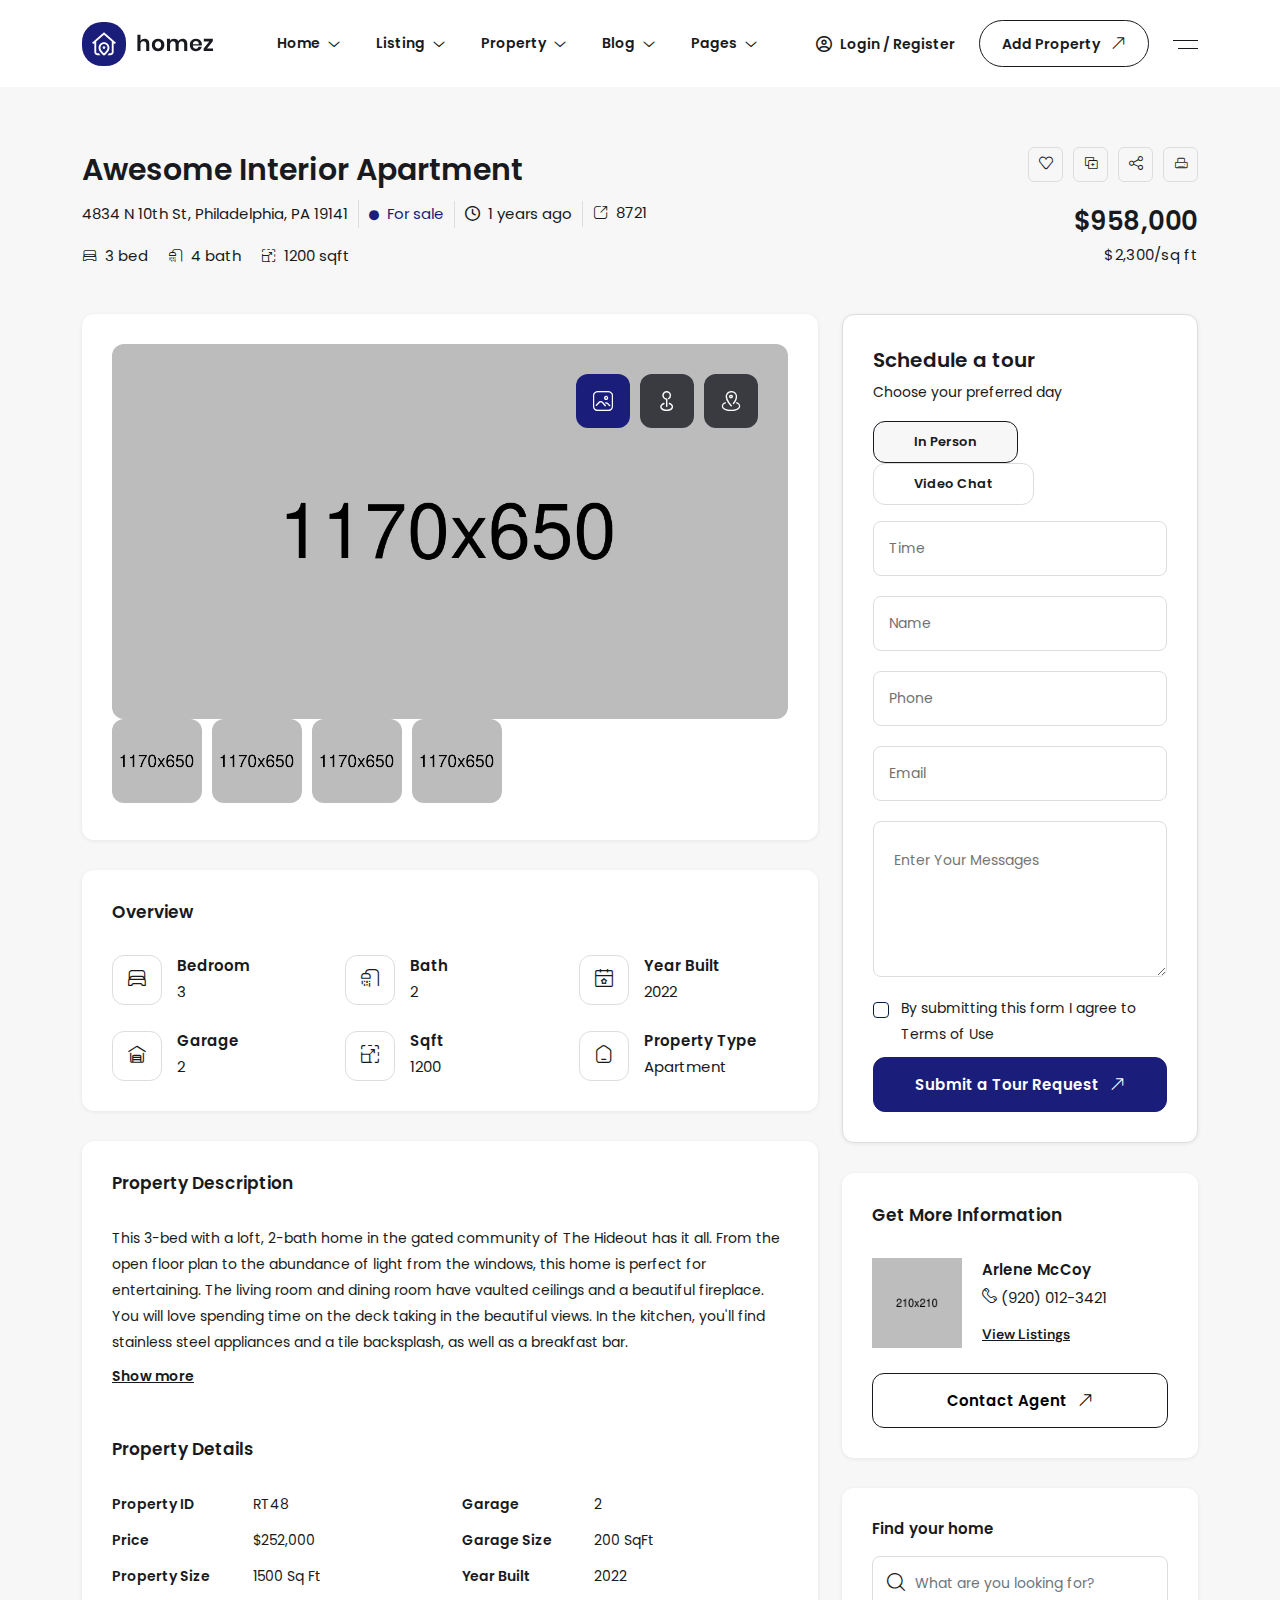
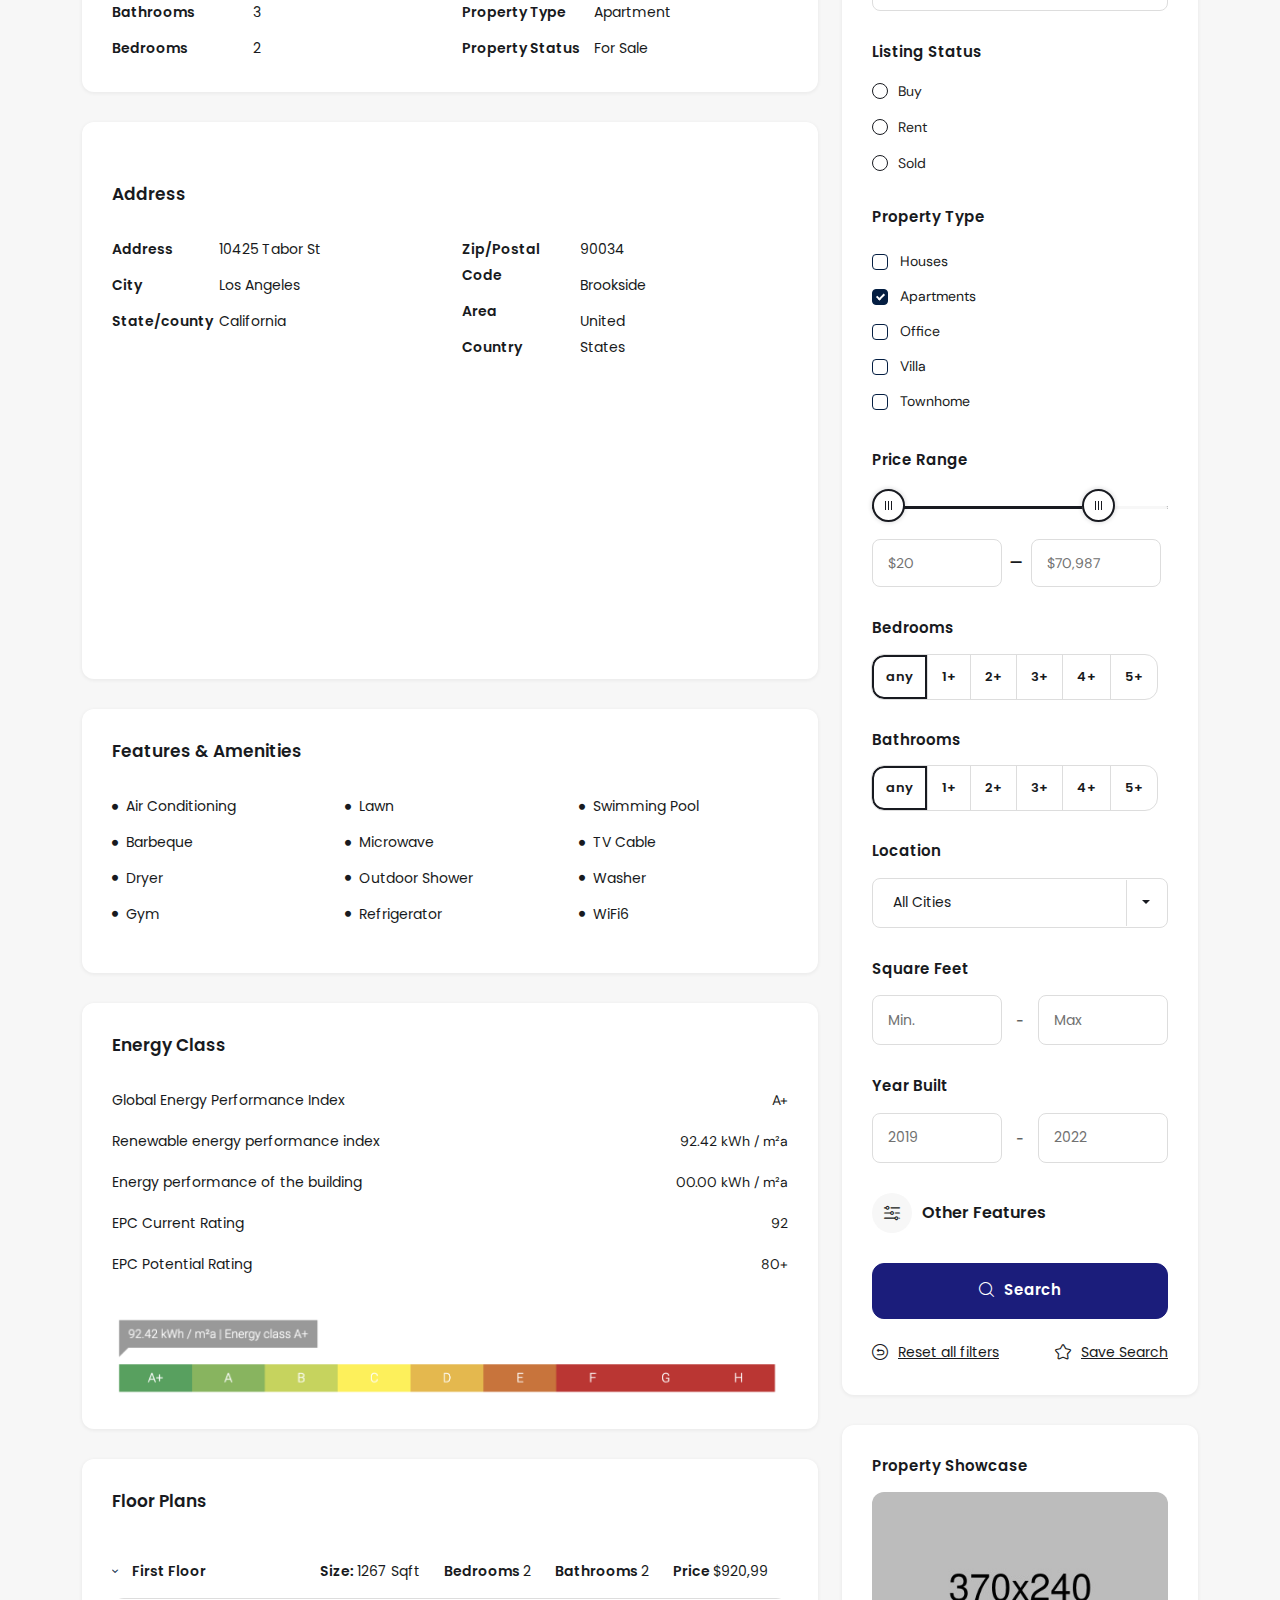
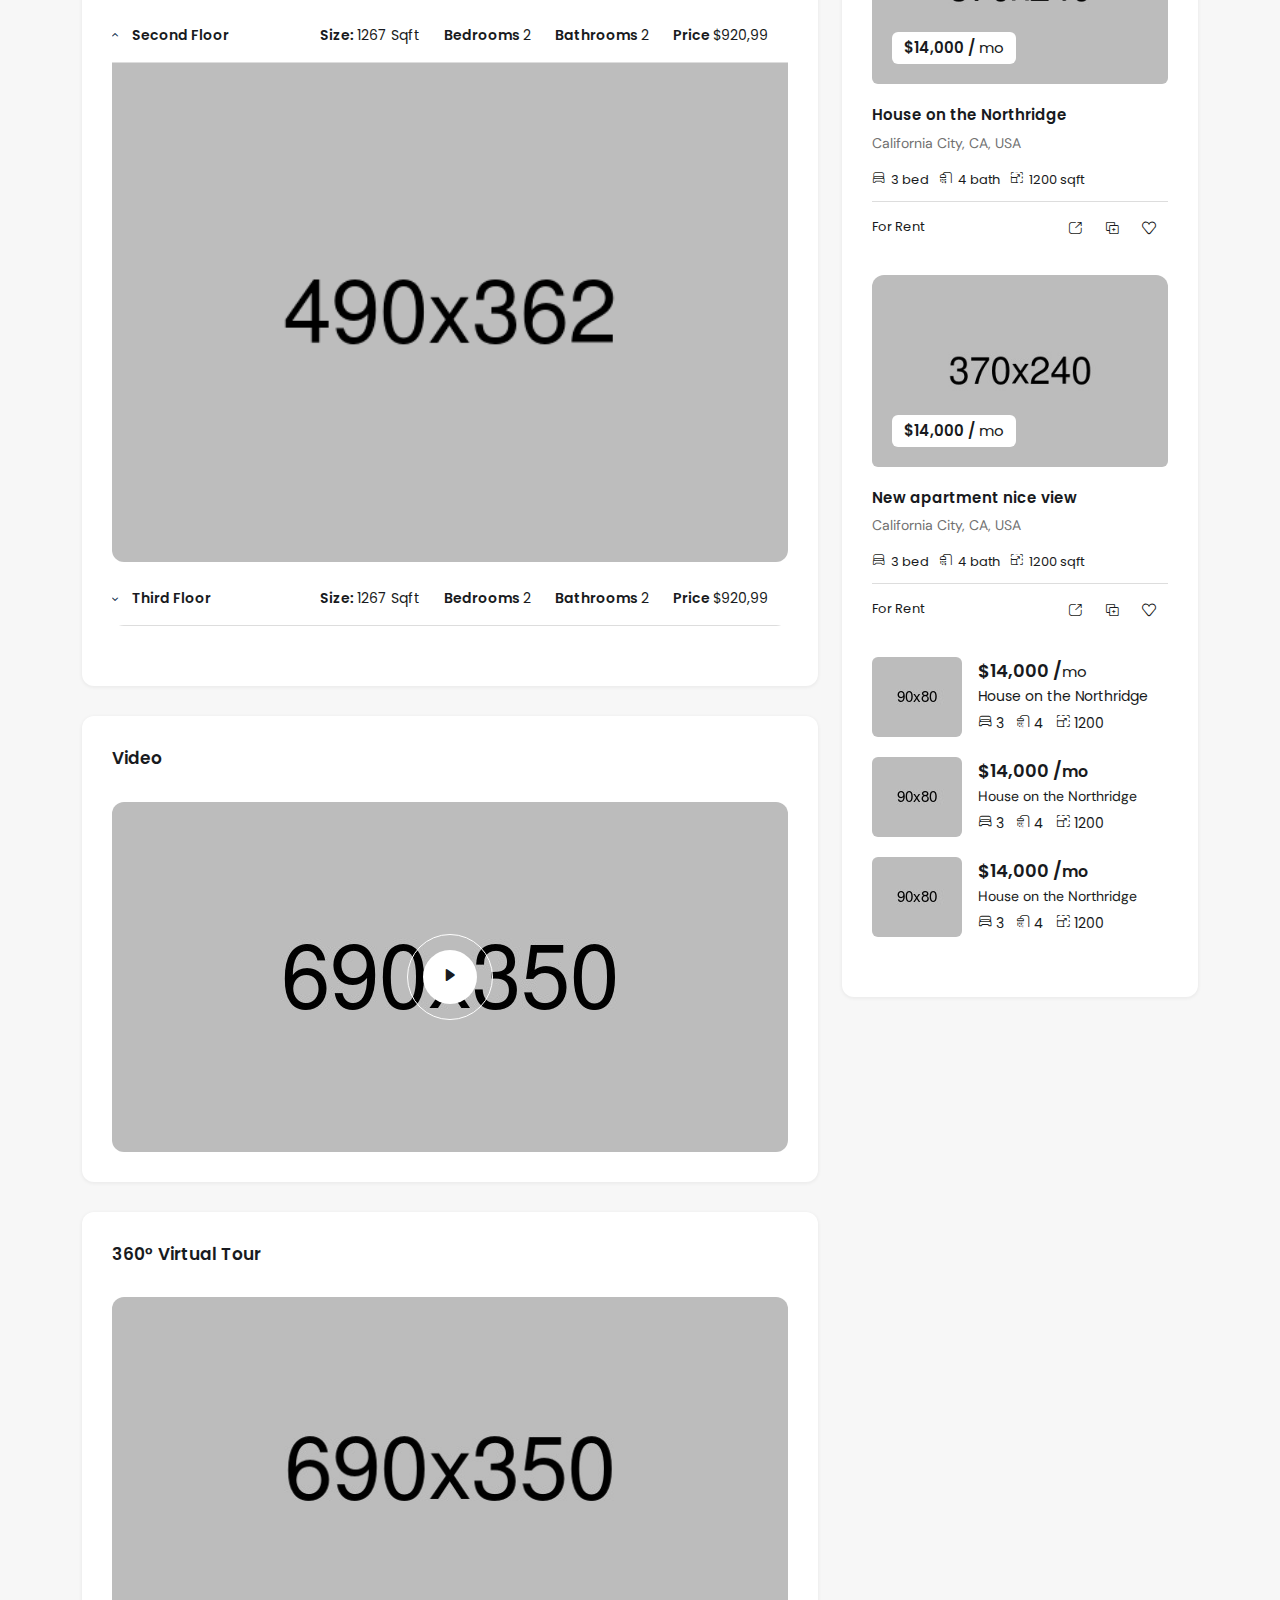
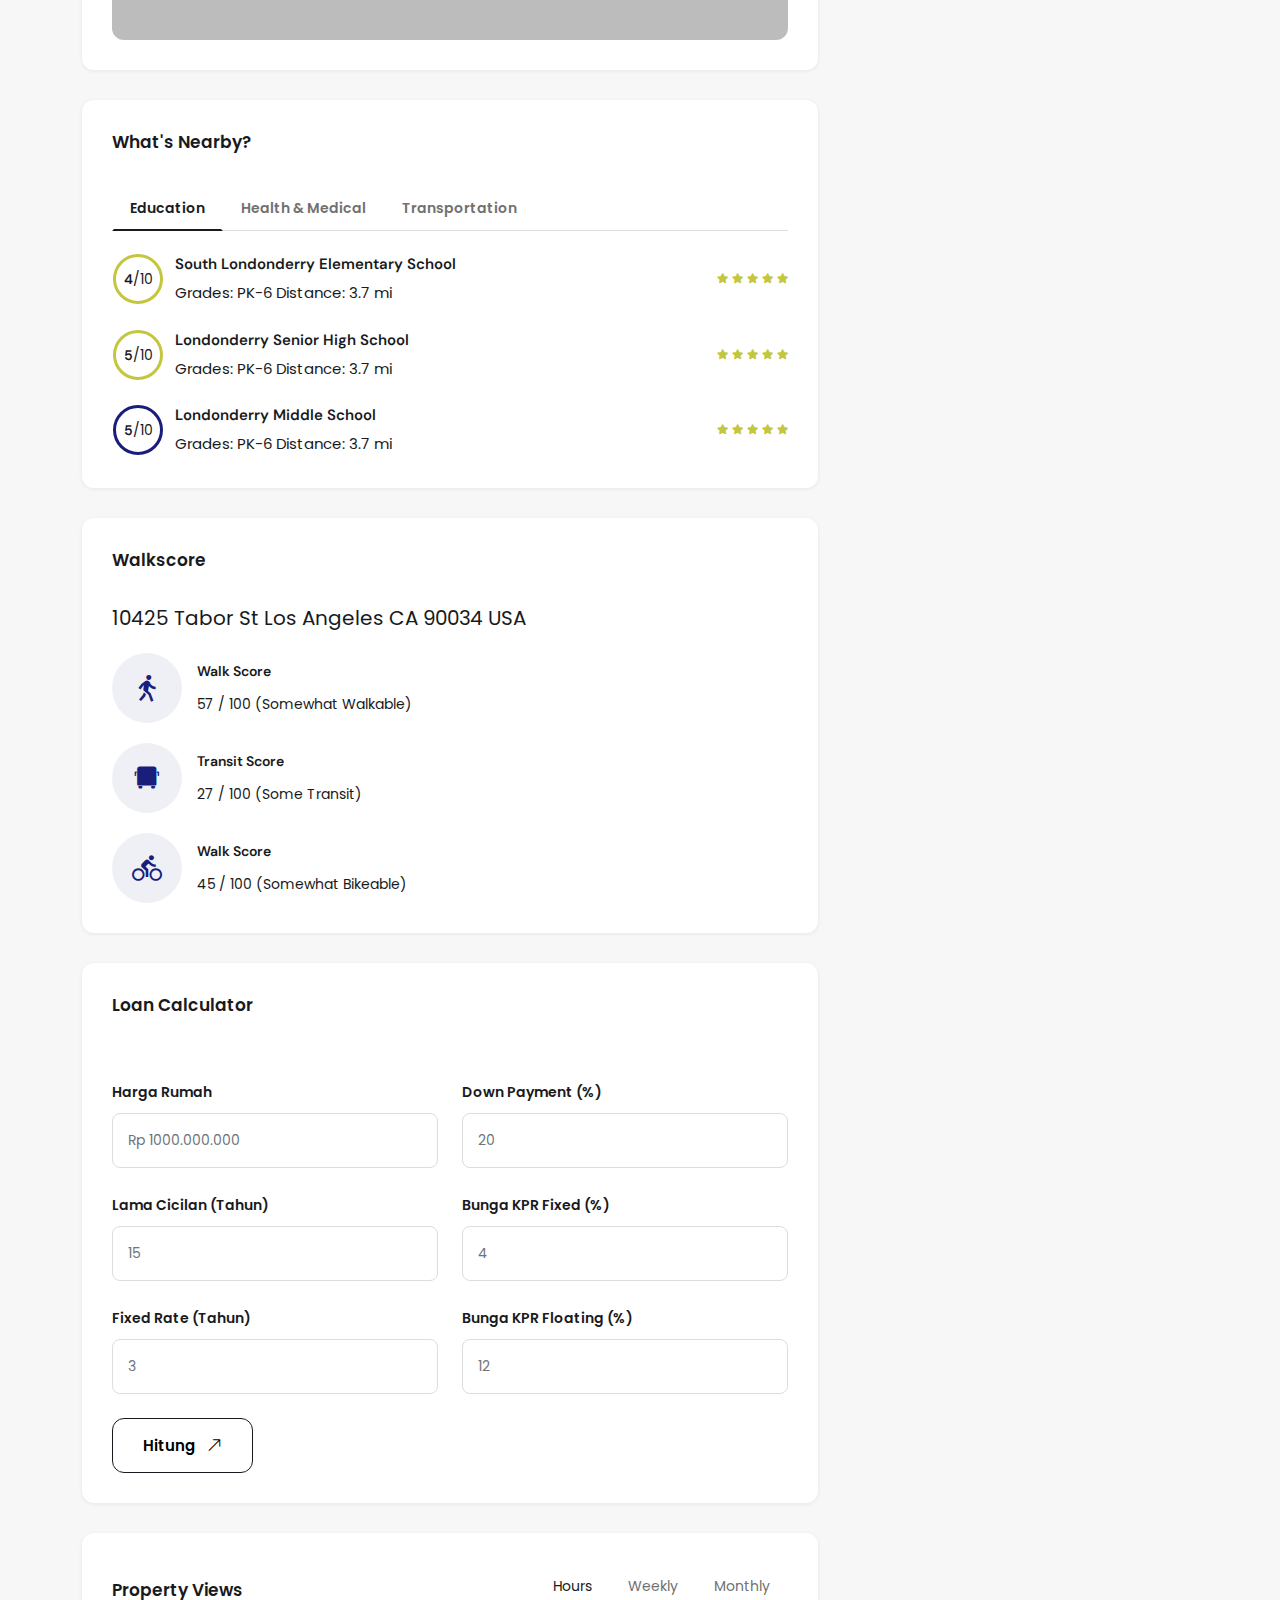
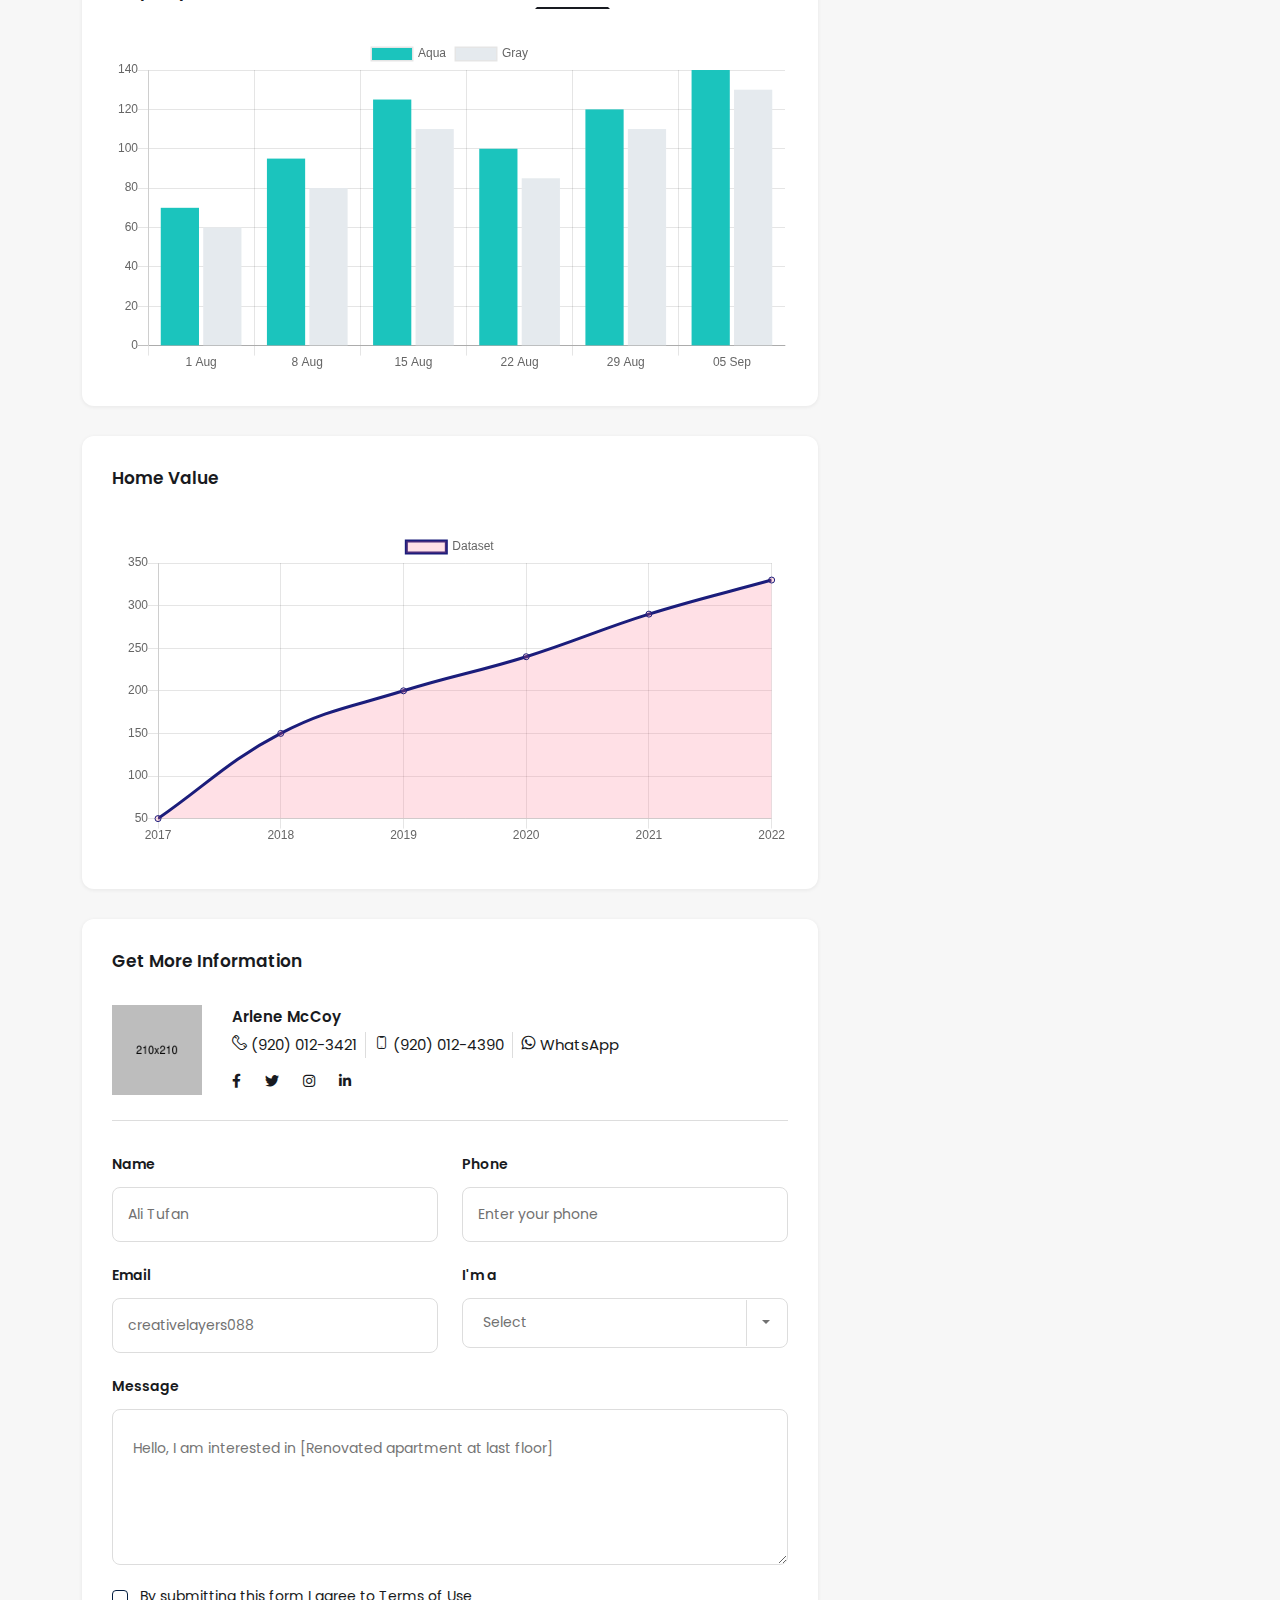
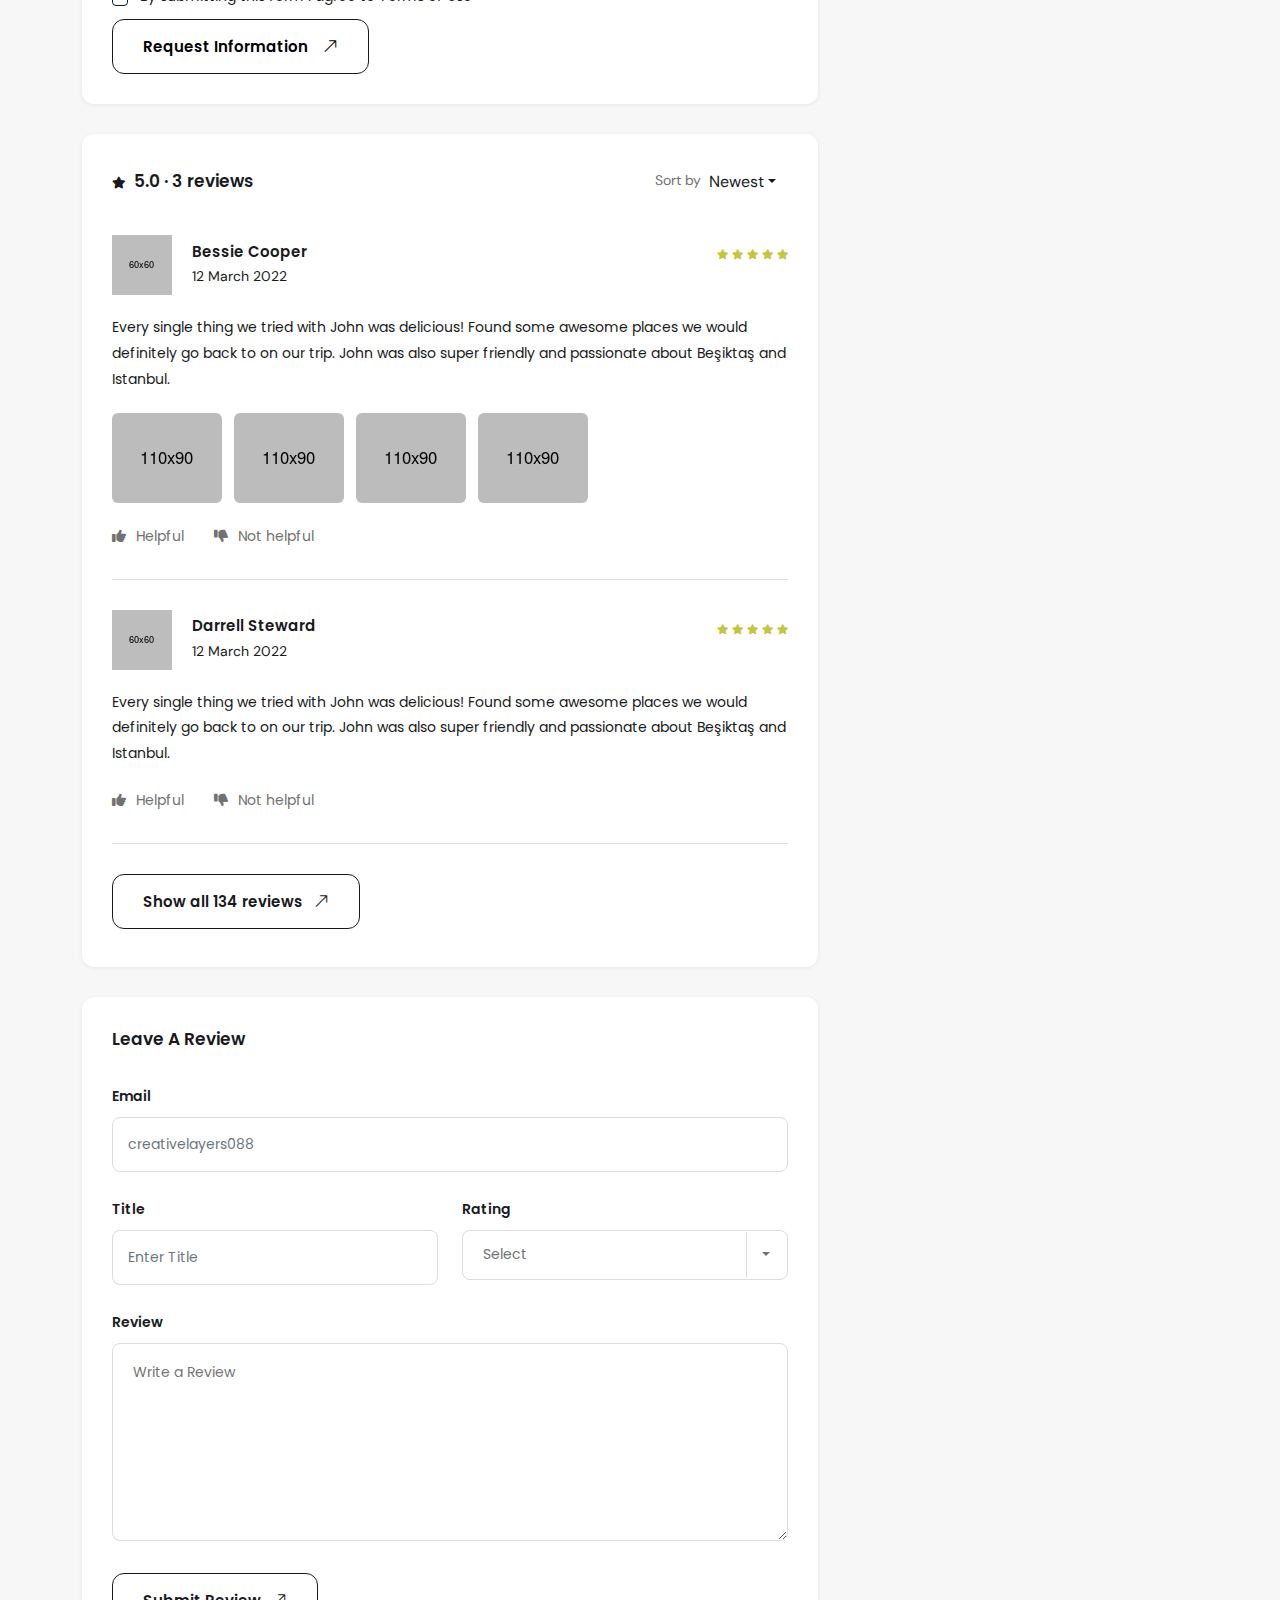
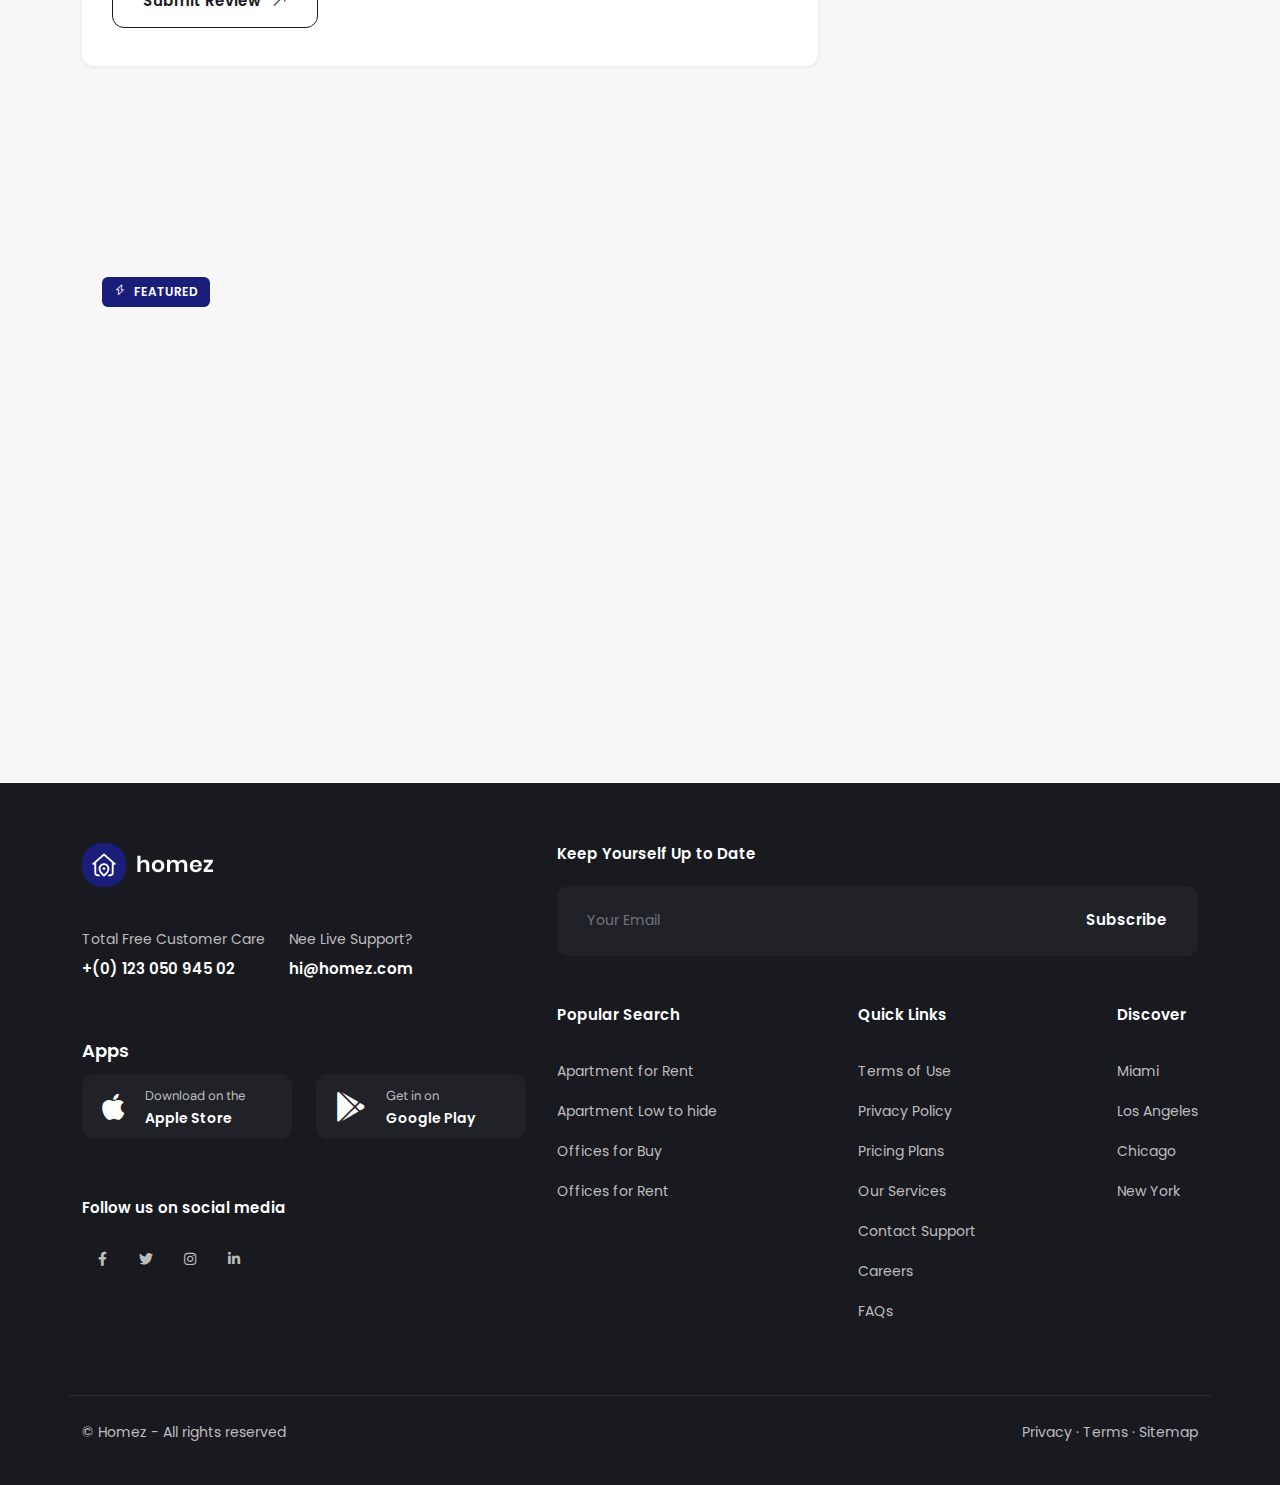
==== commit 4e58b0d3: "Update currency formatting in detail-property.html" ====
--- a/detail-property.html
+++ b/detail-property.html
@@ -1229,20 +1229,20 @@
                         <div class="col-md-6">
                           <div class="mb-4">
                             <label class="fw600 ff-heading mb-2">Harga Rumah</label>
-                            <input id="house-price" type="text" class="form-control" placeholder="1000.000.000">
+                            <input id="house-price" type="text" class="form-control" placeholder="Rp 1000.000.000">
                           </div>
                         </div>
                         <script>
                           document.getElementById('house-price').addEventListener('input', function (e) {
-                              e.target.value = formatCurrency(e.target.value);
+                            e.target.value = formatCurrency(e.target.value);
                           });
-                      
+
                           function formatCurrency(value) {
-                              value = value.replace(/\D/g, ""); // Remove non-digits
-                              value = value.replace(/\B(?=(\d{3})+(?!\d))/g, "."); // Add thousands separator
-                              return "Rp " + value;
+                            value = value.replace(/\D/g, ""); // Remove non-digits
+                            value = value.replace(/\B(?=(\d{3})+(?!\d))/g, "."); // Add thousands separator
+                            return "Rp " + value;
                           }
-                      </script>
+                        </script>
                         <div class="col-md-6">
                           <div class="mb-4">
                             <label class="fw600 ff-heading mb-2">Down Payment (%)</label>
@@ -1275,7 +1275,7 @@
                         </div>
                         <div id="results" class="col-md-12" style="display: none;">
                           <div class="mb-4">
-                            <label class="fw600 ff-heading mb-2">Cicilan Perbulan</label>
+                            <label class="fw600 ff-heading mb-2">Rata-rata Cicilan Perbulan</label>
                             <input id="monthly-payment" type="text" class="form-control" readonly>
                           </div>
                         </div>
@@ -1292,7 +1292,7 @@
               <script>
                 document.getElementById('loan-form').addEventListener('submit', function (e) {
                   e.preventDefault();
-                  
+
                   // Ambil nilai input
                   var housePriceInputValue = document.getElementById('house-price').value;
                   var housePrice = parseFloat(housePriceInputValue.replace(/Rp |\./g, ""));
@@ -1306,21 +1306,21 @@
                   var downPaymentAmount = (downPaymentPercentage / 100) * housePrice;
                   var loanAmount = housePrice - downPaymentAmount;
 
-                  // Hitung bunga fixed rate
+                  // Hitung cicilan bulanan untuk periode fixed rate
                   var fixedMonthlyInterest = (fixedRatePercentage / 100) / 12;
-                  var fixedTermInMonths = fixedTerm * 12;
+                  var fixedTermInMonths = loanTerm * 12;
                   var fixedMonthlyPayment = (loanAmount * fixedMonthlyInterest) / (1 - Math.pow(1 + fixedMonthlyInterest, -fixedTermInMonths));
 
                   // Hitung sisa pinjaman setelah periode fixed rate
-                  var remainingLoanAmount = loanAmount - (fixedMonthlyPayment * fixedTermInMonths);
+                  var remainingLoanAmount = loanAmount;
 
                   // Hitung bunga floating rate
                   var floatingMonthlyInterest = (floatingRatePercentage / 100) / 12;
-                  var floatingTermInMonths = (loanTerm - fixedTerm) * 12;
+                  var floatingTermInMonths = loanTerm * 12;
                   var floatingMonthlyPayment = (remainingLoanAmount * floatingMonthlyInterest) / (1 - Math.pow(1 + floatingMonthlyInterest, -floatingTermInMonths));
 
                   // Hitung total cicilan per bulan
-                  var totalMonthlyPayment = fixedMonthlyPayment + floatingMonthlyPayment;
+                  var totalMonthlyPayment = (fixedMonthlyPayment + floatingMonthlyPayment) / 2;
 
                   // format IDR
                   var formatter = new Intl.NumberFormat('id-ID', {
@@ -1329,6 +1329,8 @@
                     minimumFractionDigits: 2
                   });
 
+                  console.log(formatter.format(fixedMonthlyPayment.toFixed(2)));
+                  console.log(formatter.format(floatingMonthlyPayment.toFixed(2)));
                   // Tampilkan hasil
                   document.getElementById('monthly-payment').value = formatter.format(totalMonthlyPayment.toFixed(2));
 
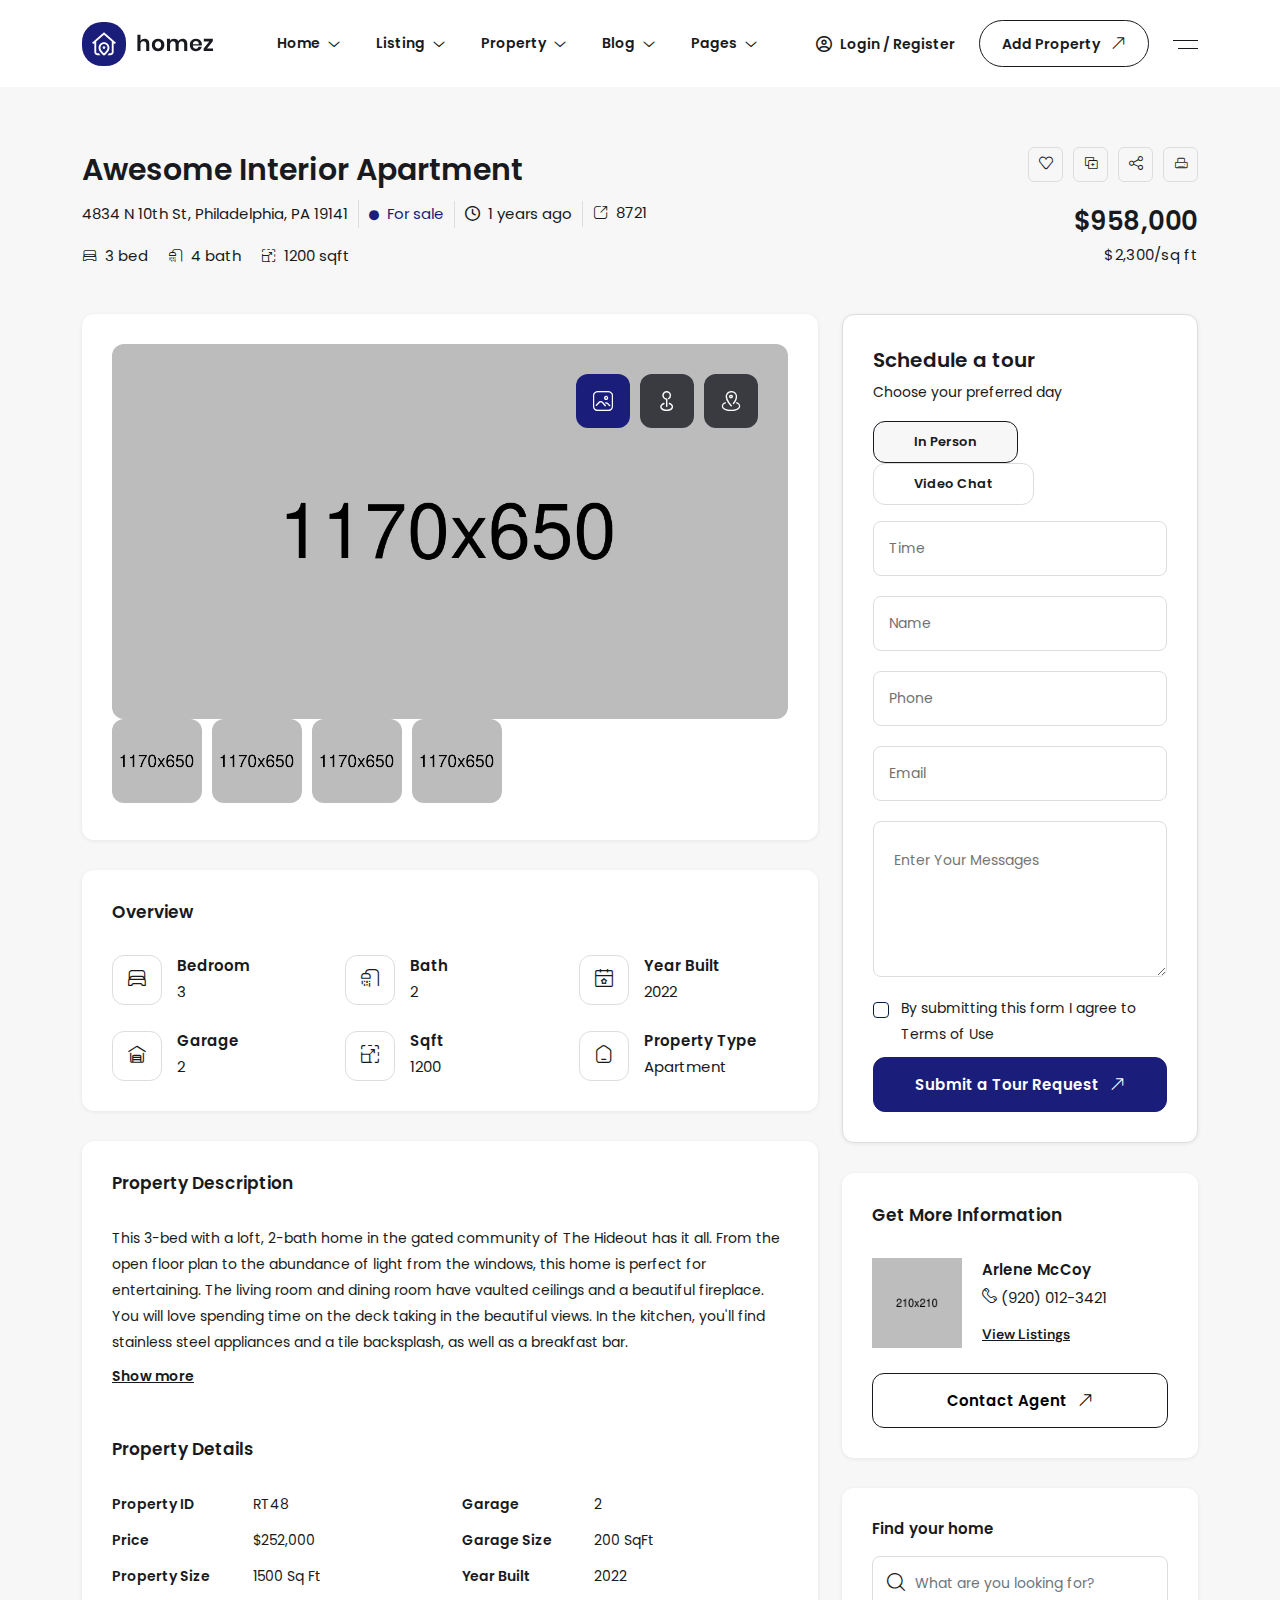
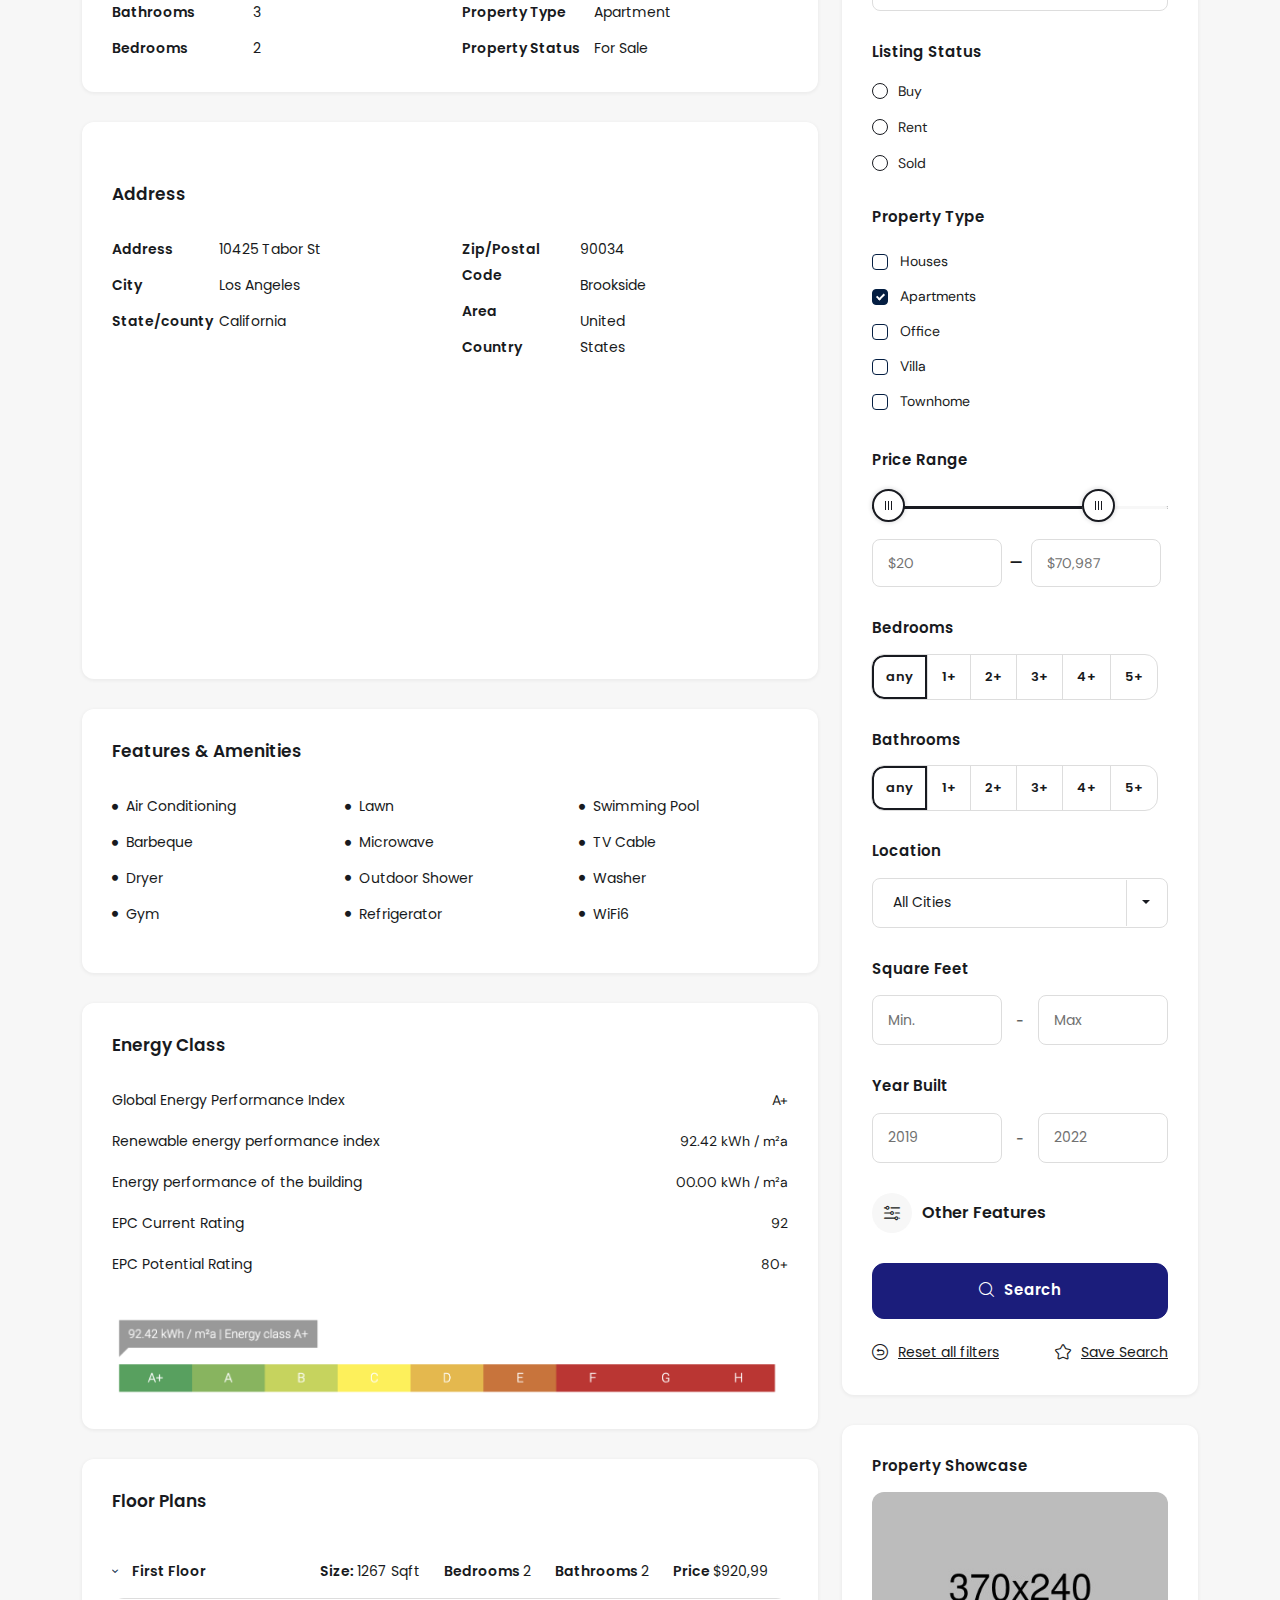
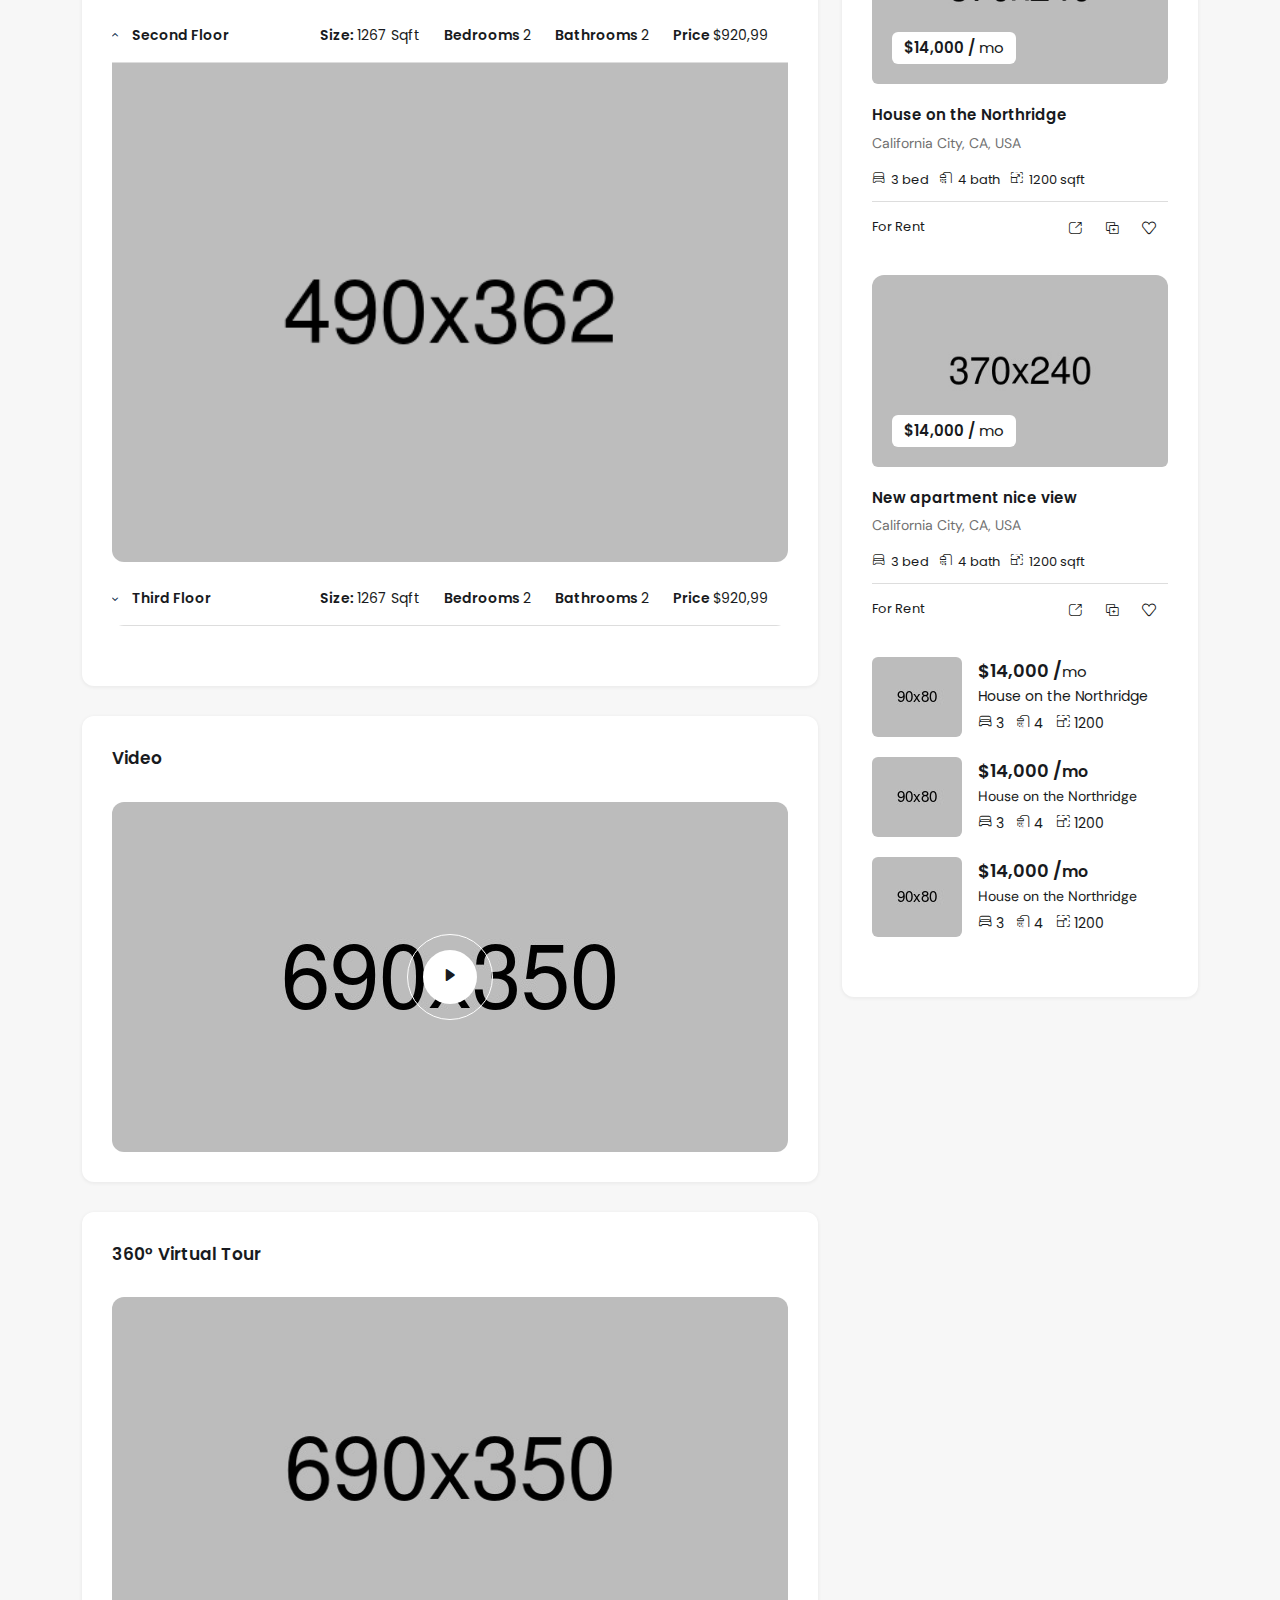
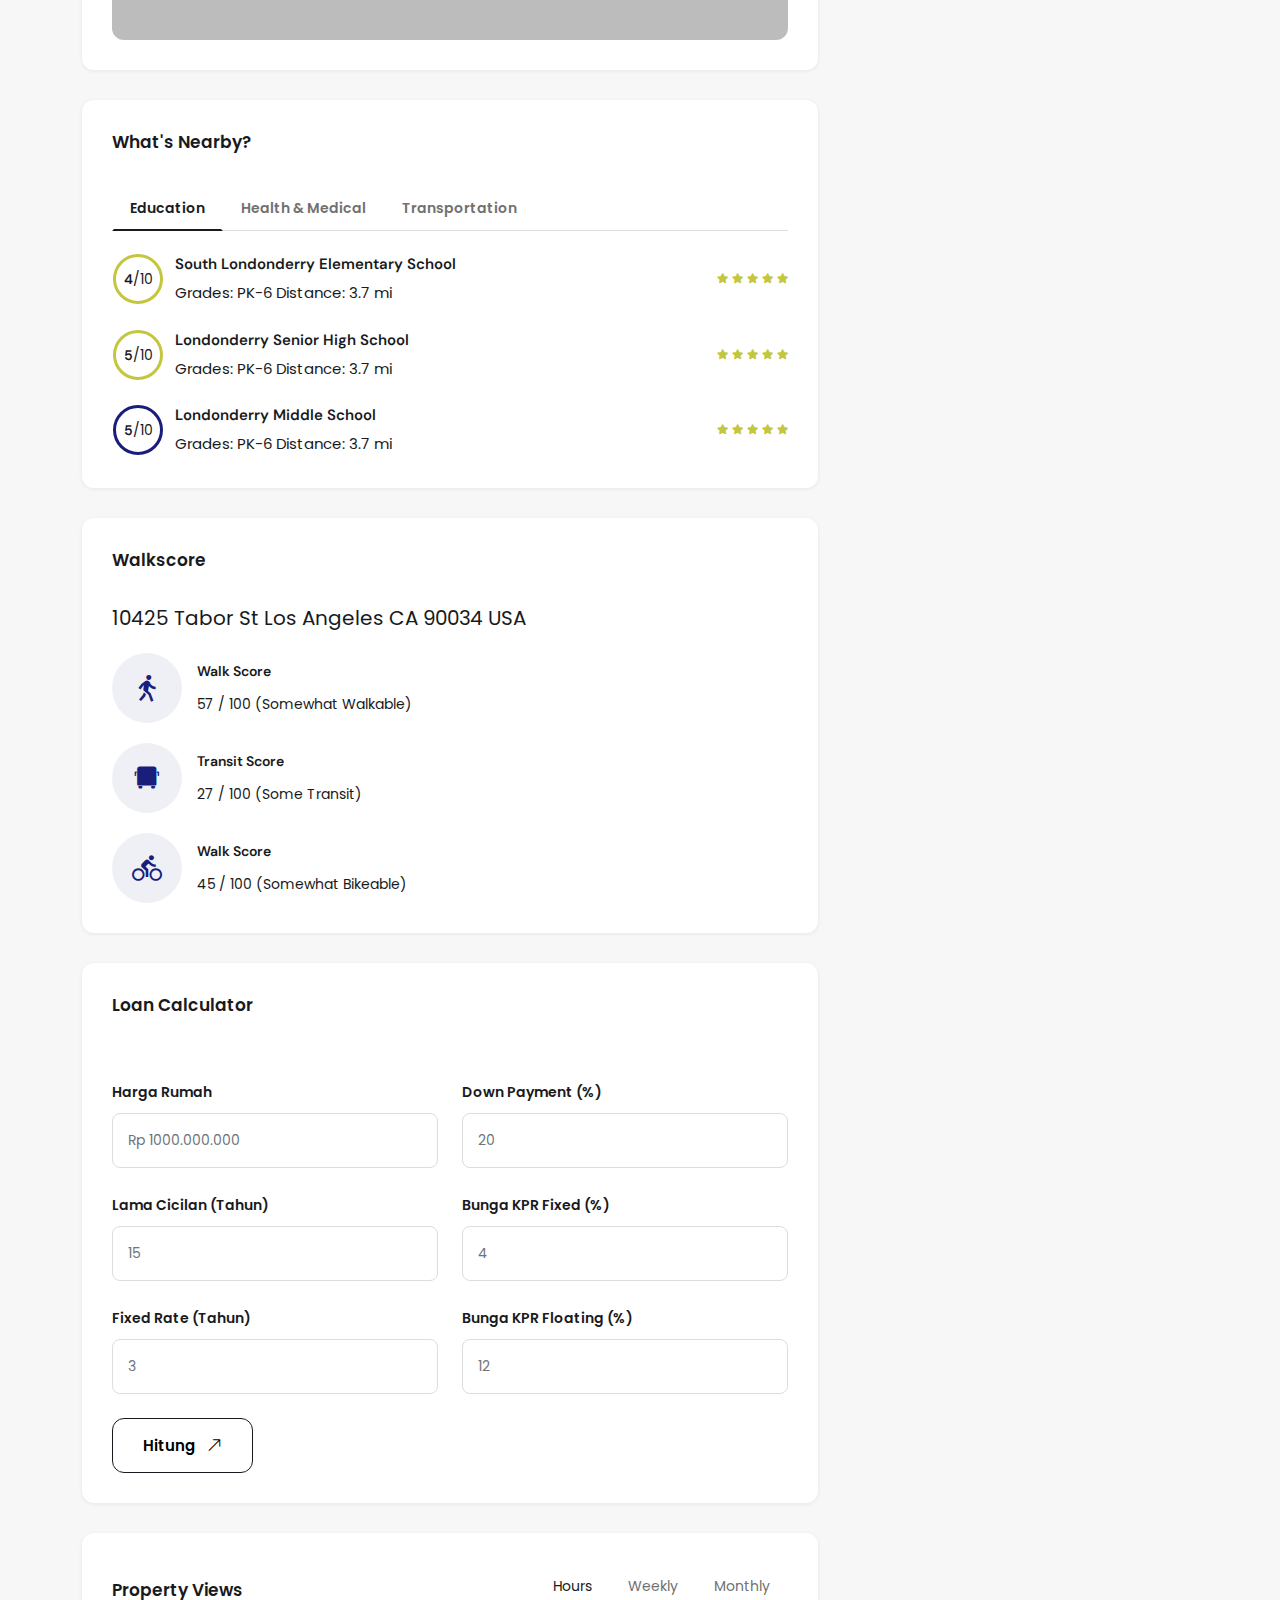
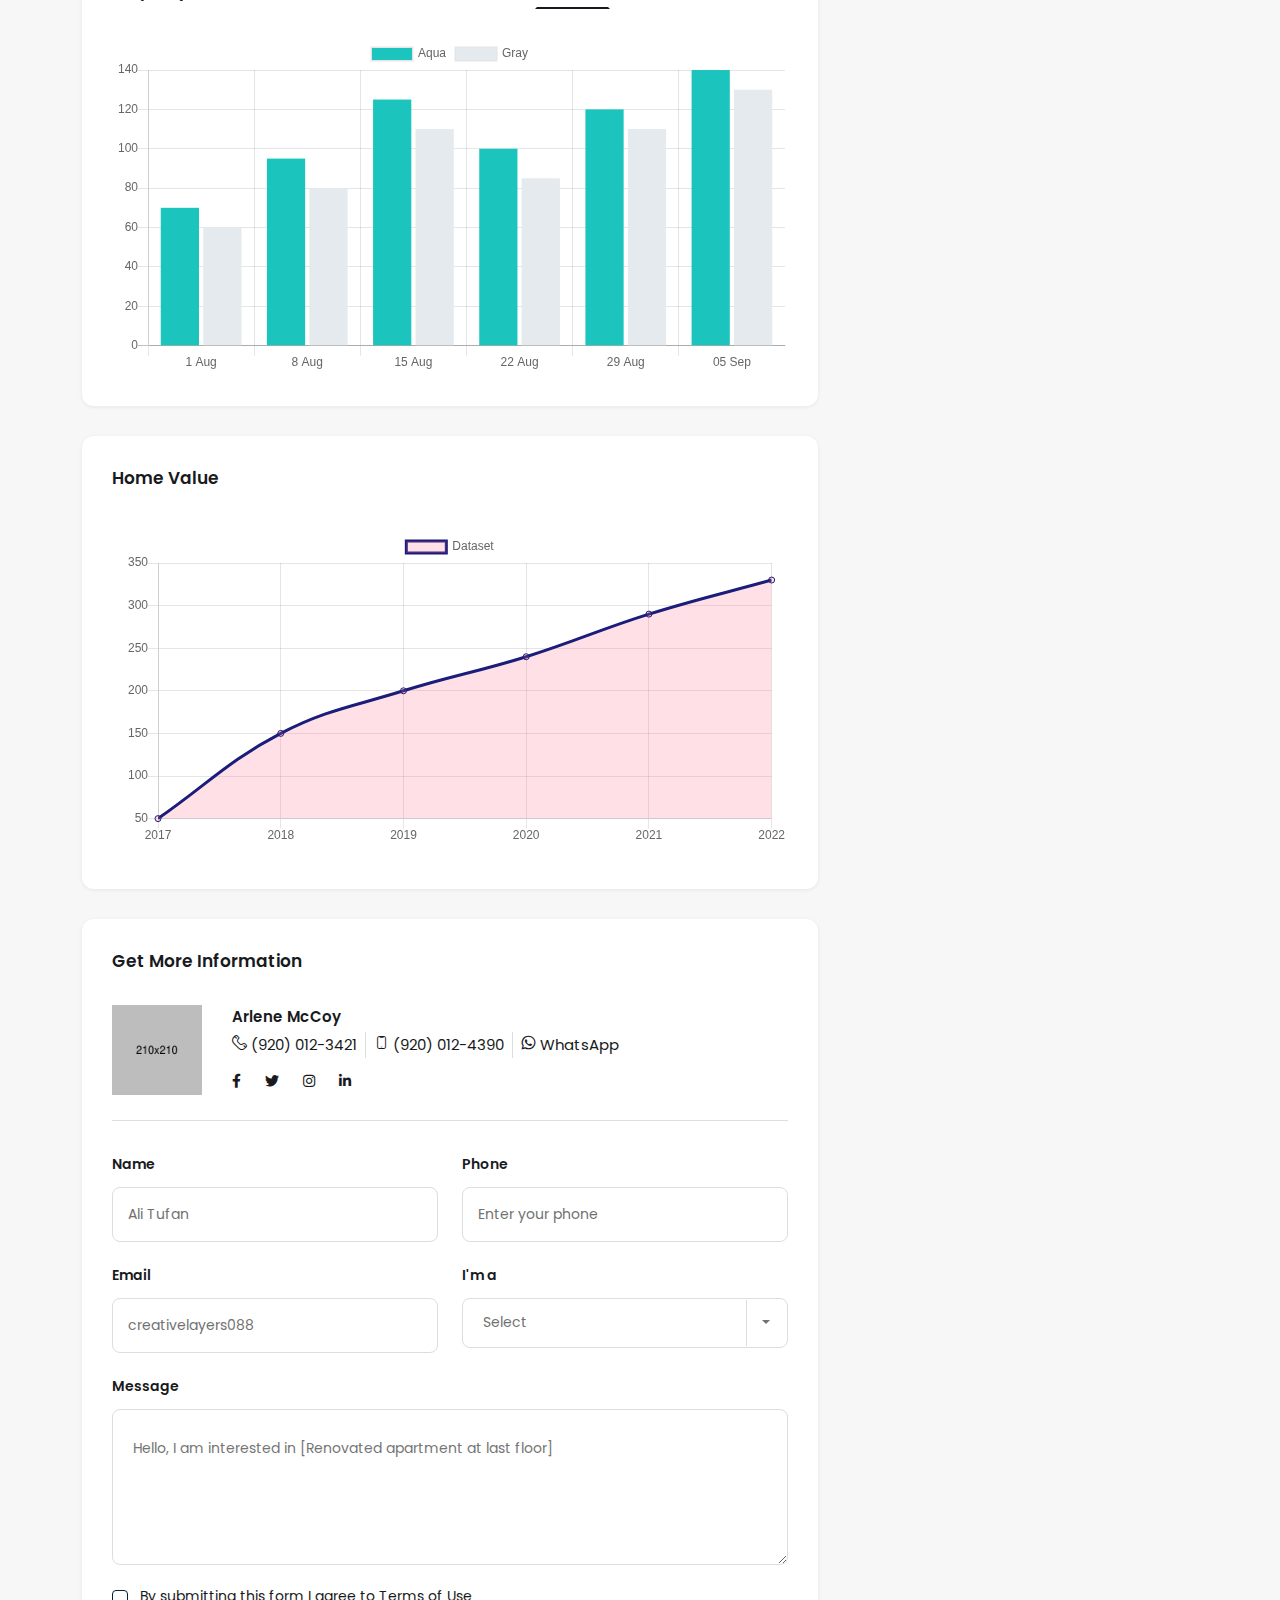
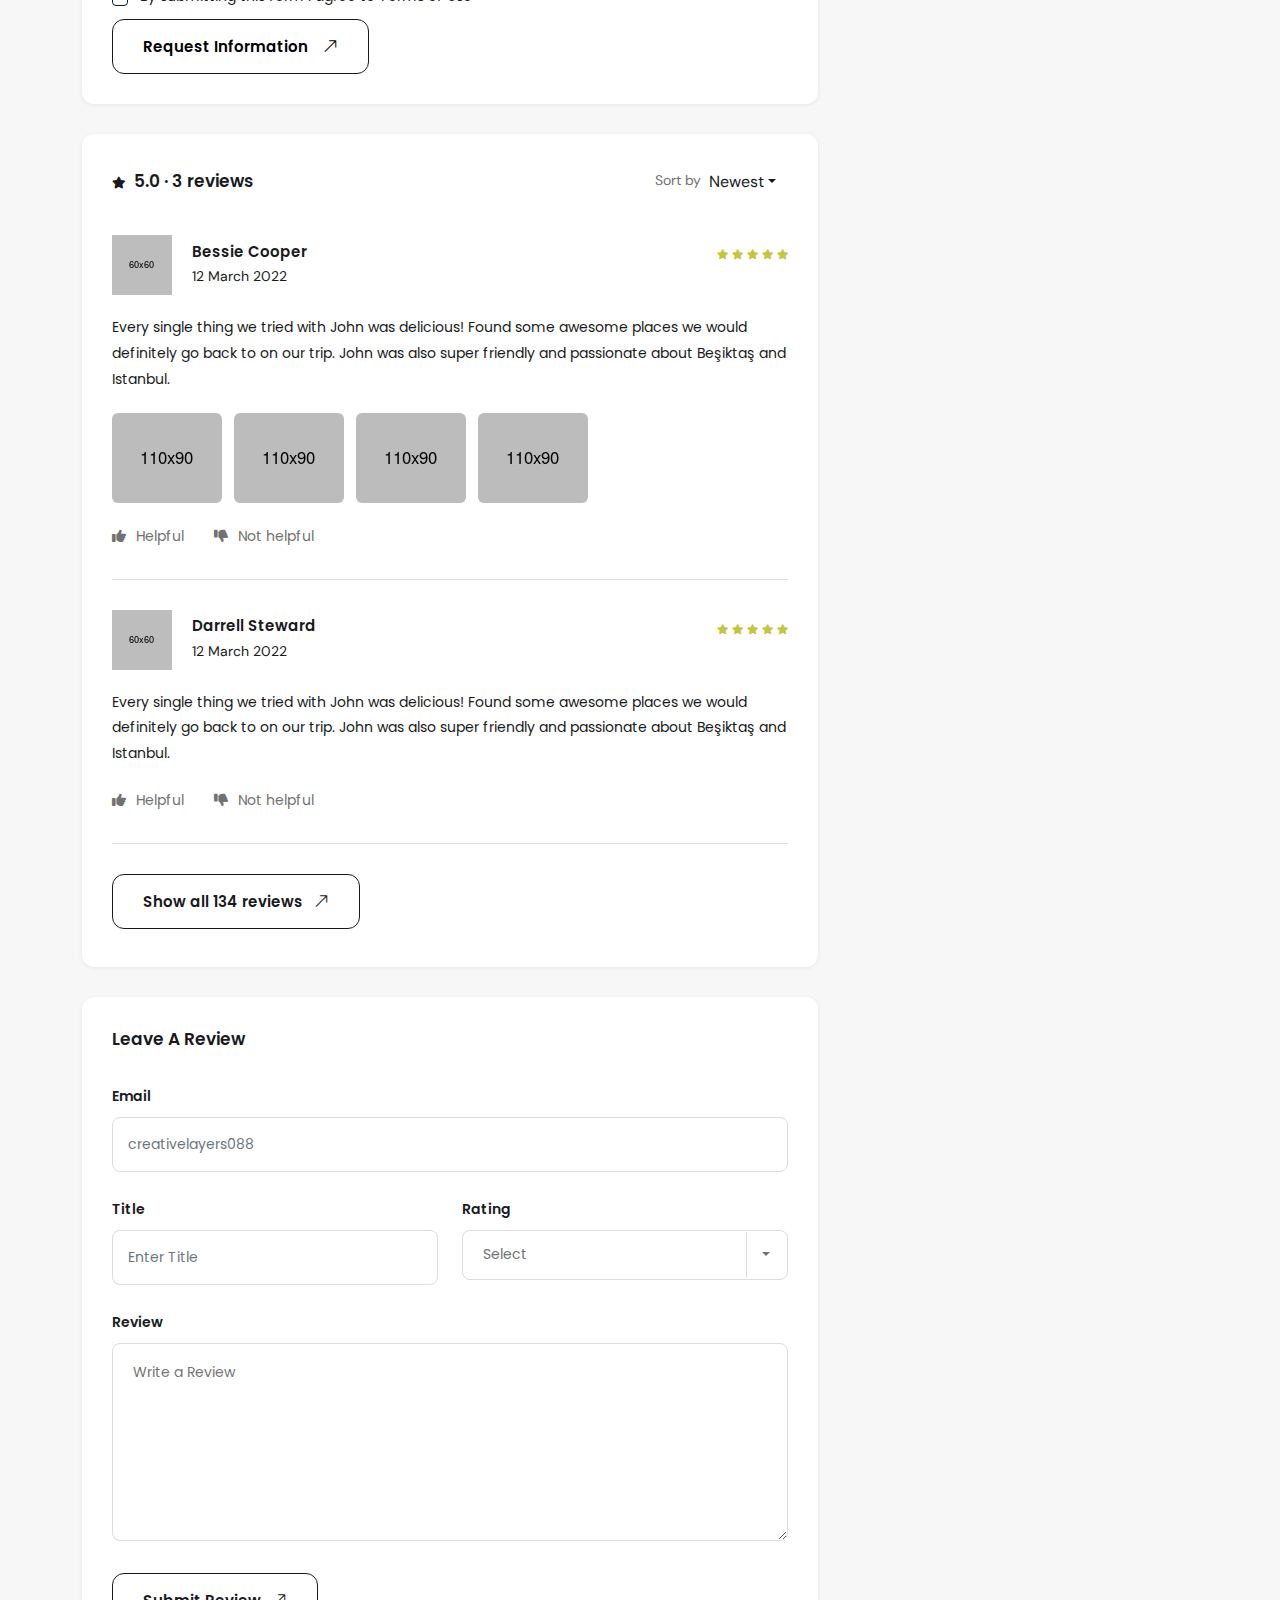
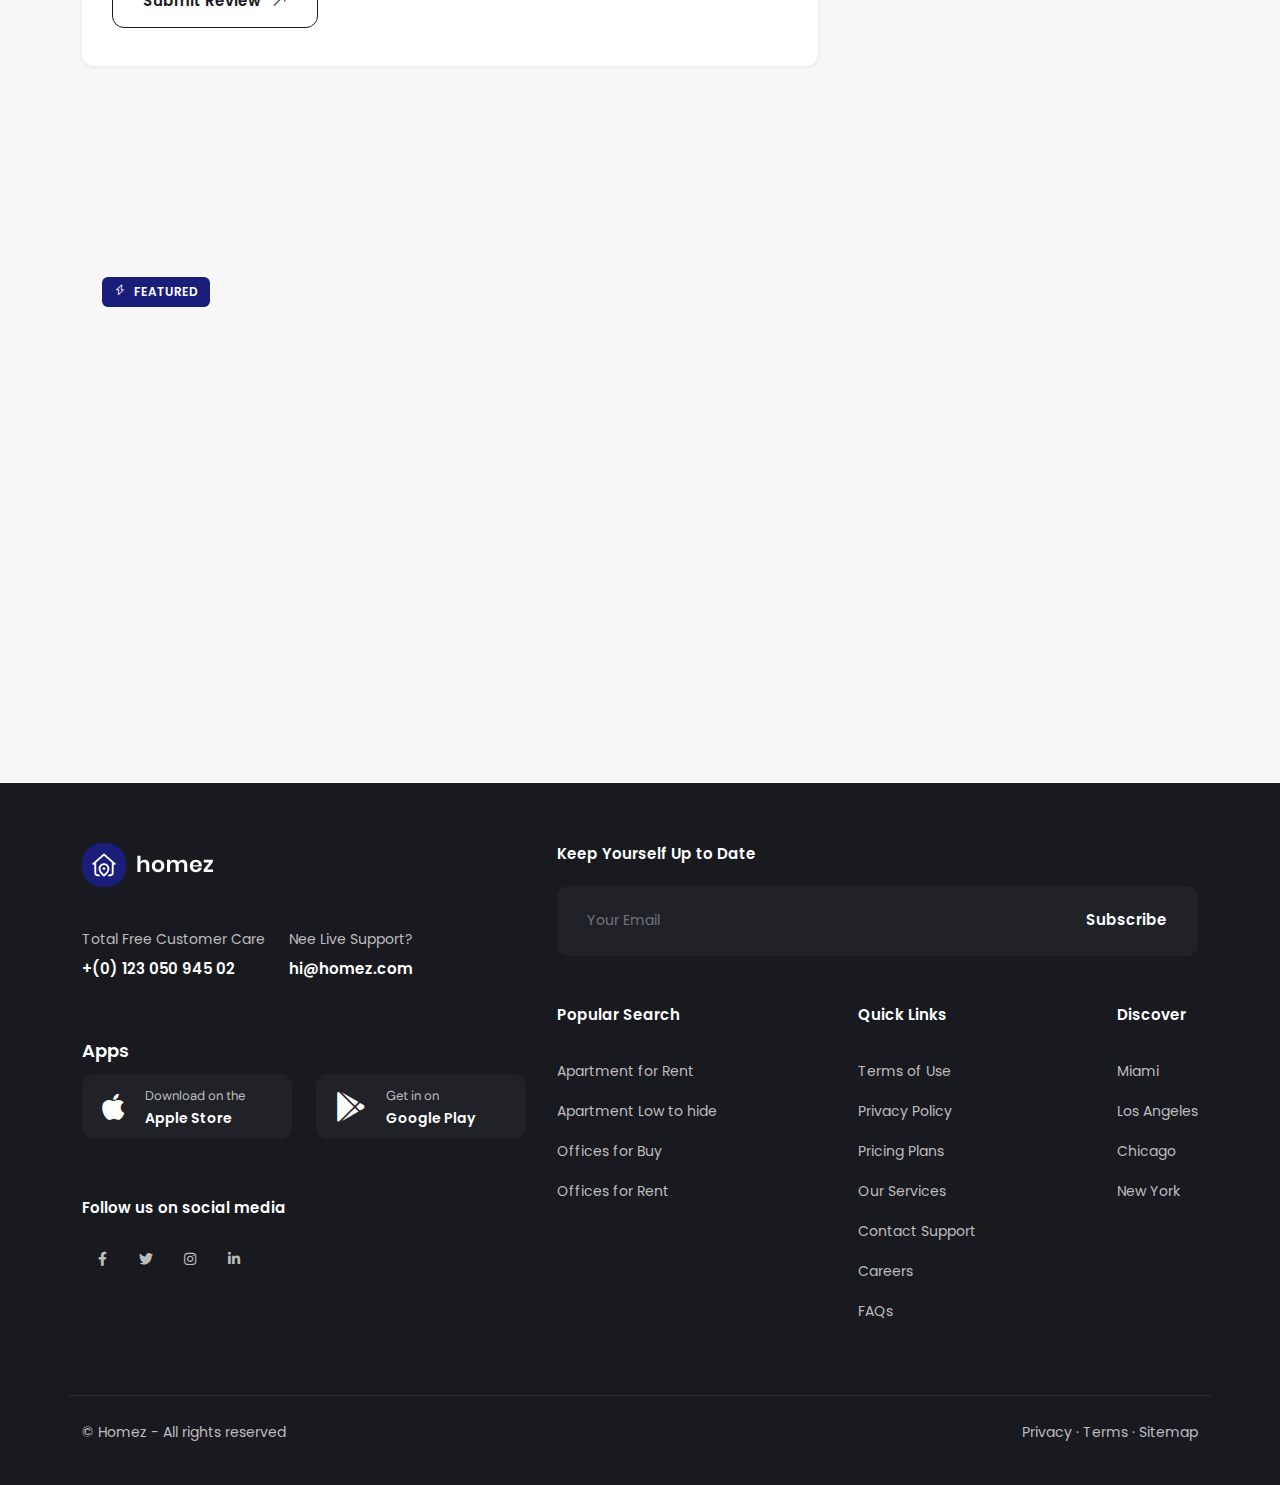
==== commit 667721fd: "fixing loan calculator" ====
--- a/detail-property.html
+++ b/detail-property.html
@@ -1295,12 +1295,12 @@
 
                   // Ambil nilai input
                   var housePriceInputValue = document.getElementById('house-price').value;
-                  var housePrice = parseFloat(housePriceInputValue.replace(/Rp |\./g, ""));
-                  var downPaymentPercentage = parseFloat(document.getElementById('down-payment').value);
-                  var loanTerm = parseFloat(document.getElementById('loan-term').value);
-                  var fixedRatePercentage = parseFloat(document.getElementById('fixed-rate').value);
-                  var fixedTerm = parseFloat(document.getElementById('fixed-term').value);
-                  var floatingRatePercentage = parseFloat(document.getElementById('floating-rate').value);
+                  var housePrice = 1000000000//parseFloat(housePriceInputValue.replace(/Rp |\./g, ""));
+                  var downPaymentPercentage = 20//parseFloat(document.getElementById('down-payment').value);
+                  var loanTerm = 15//parseFloat(document.getElementById('loan-term').value);
+                  var fixedRatePercentage = 4//parseFloat(document.getElementById('fixed-rate').value);
+                  var fixedTerm = 3//parseFloat(document.getElementById('fixed-term').value);
+                  var floatingRatePercentage = 12//parseFloat(document.getElementById('floating-rate').value);
 
                   // Hitung jumlah pinjaman setelah down payment
                   var downPaymentAmount = (downPaymentPercentage / 100) * housePrice;
@@ -1316,7 +1316,7 @@
 
                   // Hitung bunga floating rate
                   var floatingMonthlyInterest = (floatingRatePercentage / 100) / 12;
-                  var floatingTermInMonths = loanTerm * 12;
+                  var floatingTermInMonths = (loanTerm - fixedTerm) * 12;
                   var floatingMonthlyPayment = (remainingLoanAmount * floatingMonthlyInterest) / (1 - Math.pow(1 + floatingMonthlyInterest, -floatingTermInMonths));
 
                   // Hitung total cicilan per bulan
@@ -1332,7 +1332,7 @@
                   console.log(formatter.format(fixedMonthlyPayment.toFixed(2)));
                   console.log(formatter.format(floatingMonthlyPayment.toFixed(2)));
                   // Tampilkan hasil
-                  document.getElementById('monthly-payment').value = formatter.format(totalMonthlyPayment.toFixed(2));
+                  document.getElementById('monthly-payment').value = formatter.format(totalMonthlyPayment.toFixed(0));
 
                   // Tampilkan hasil div
                   document.getElementById('results').style.display = 'block';
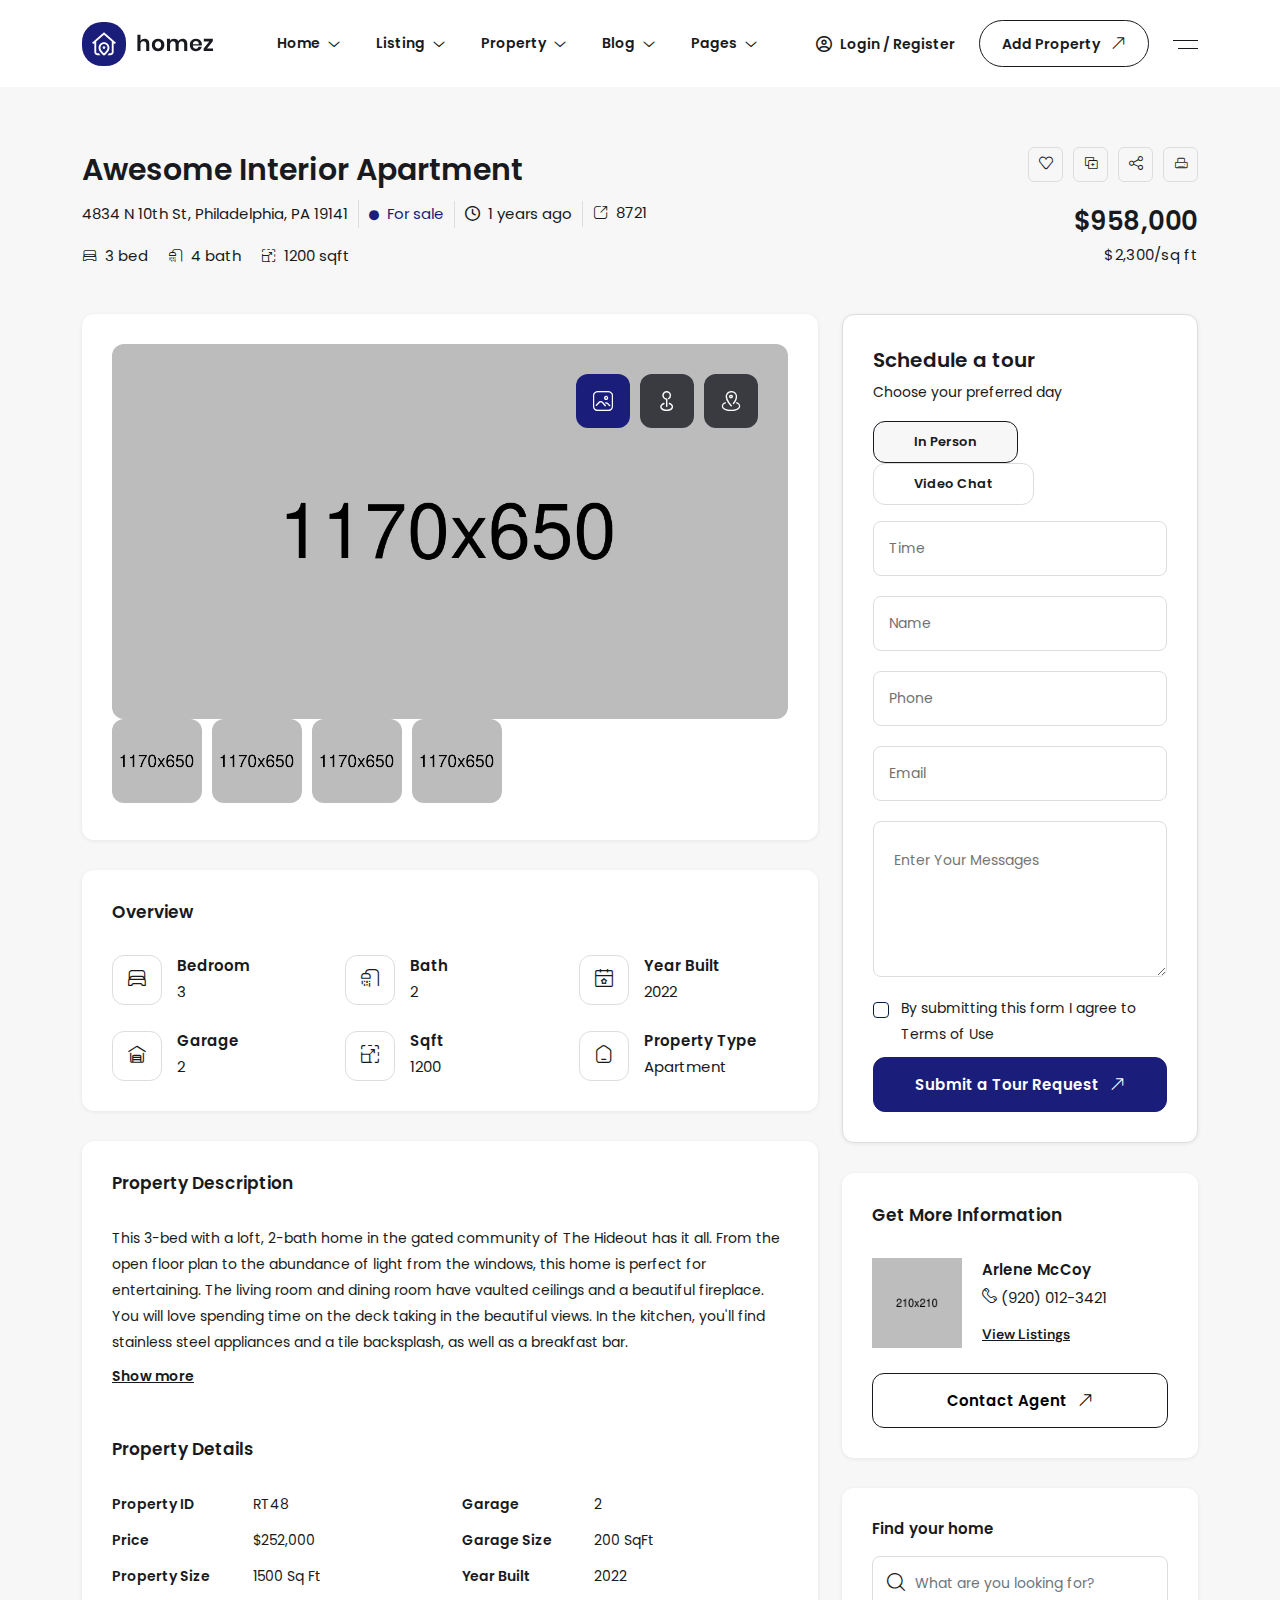
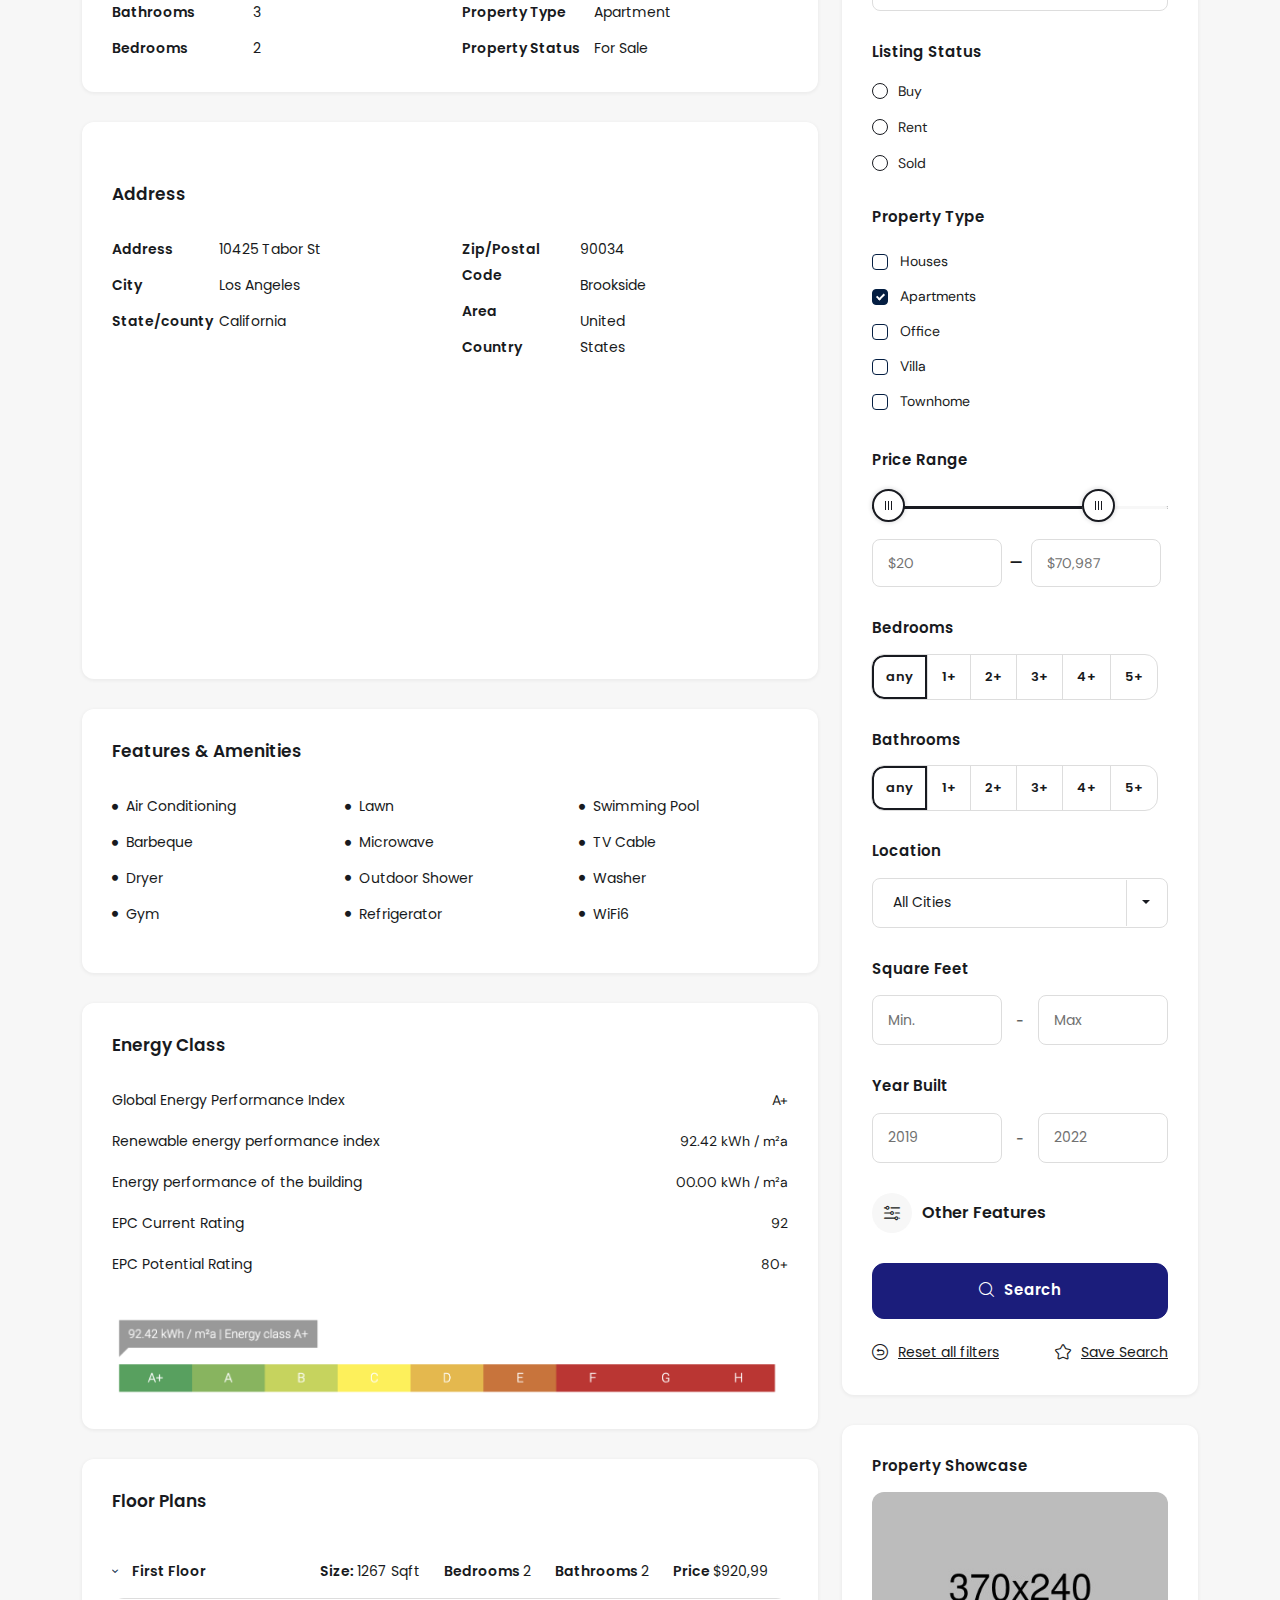
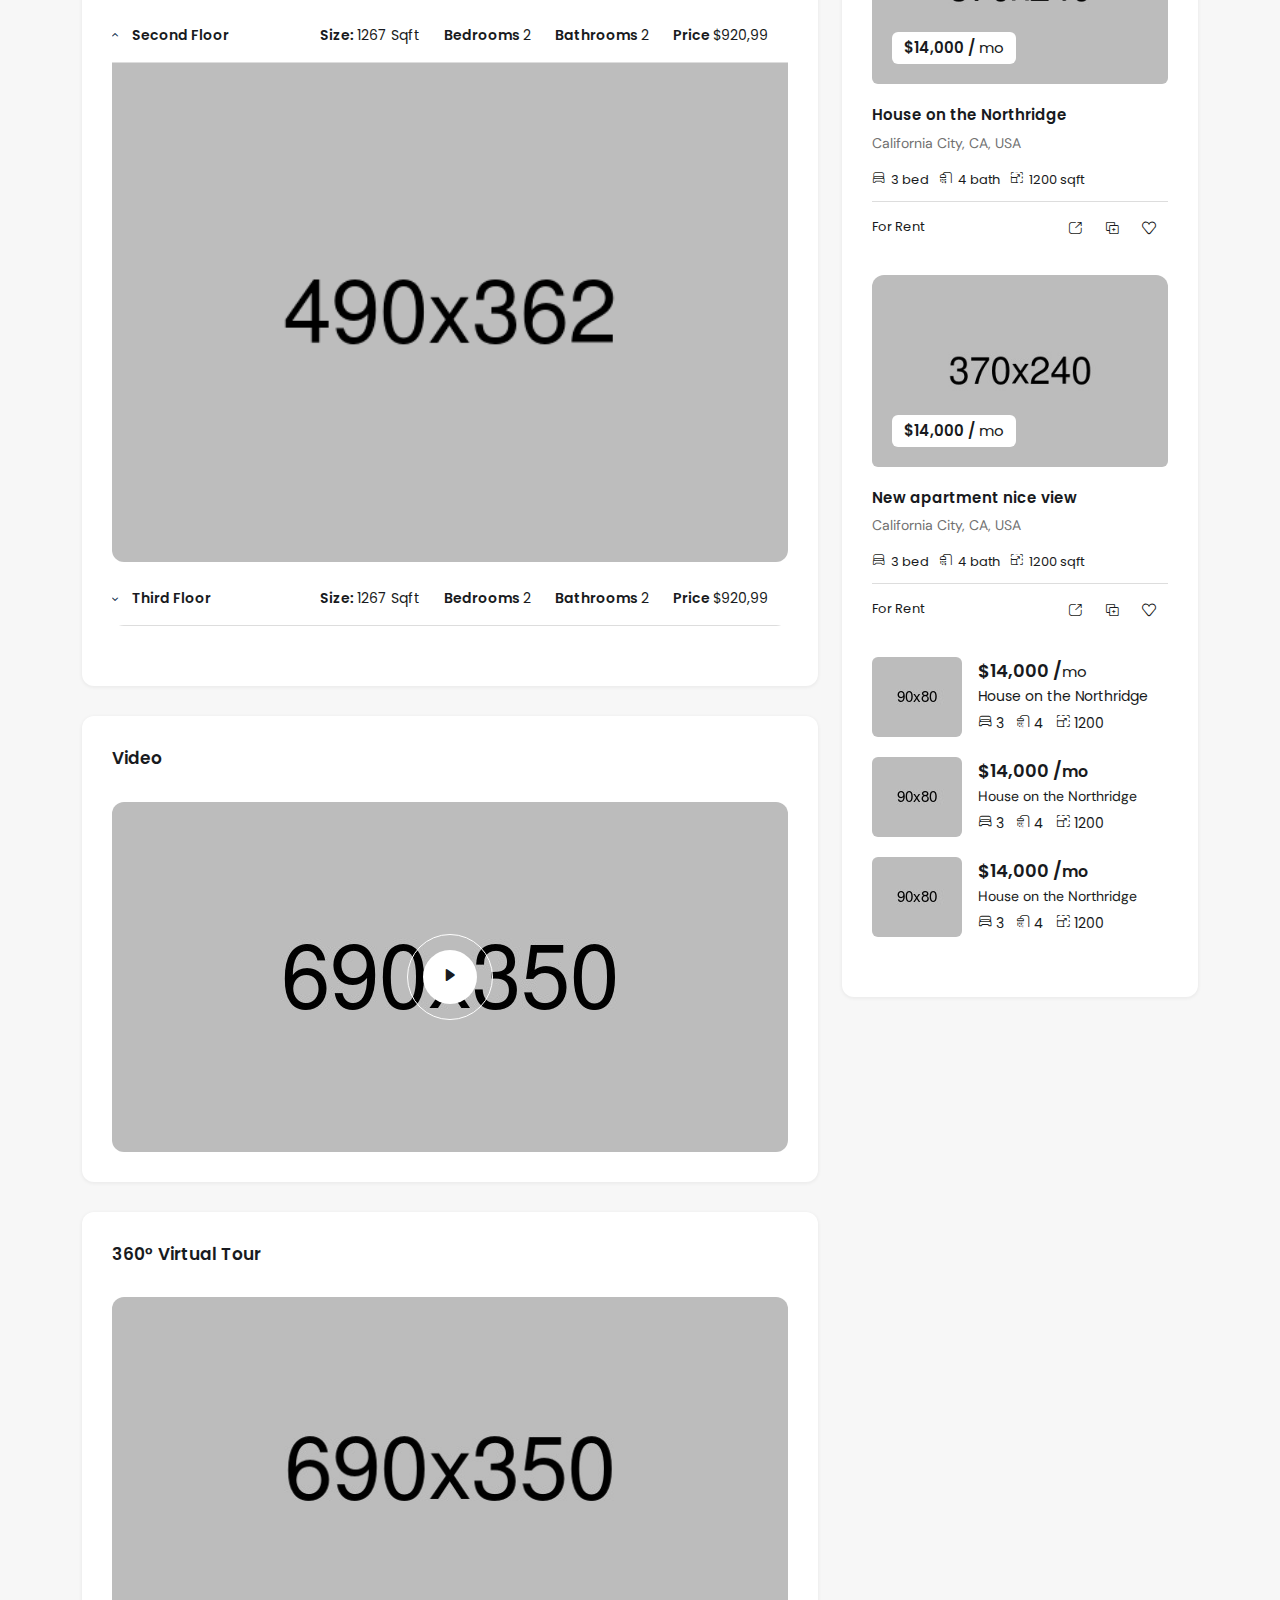
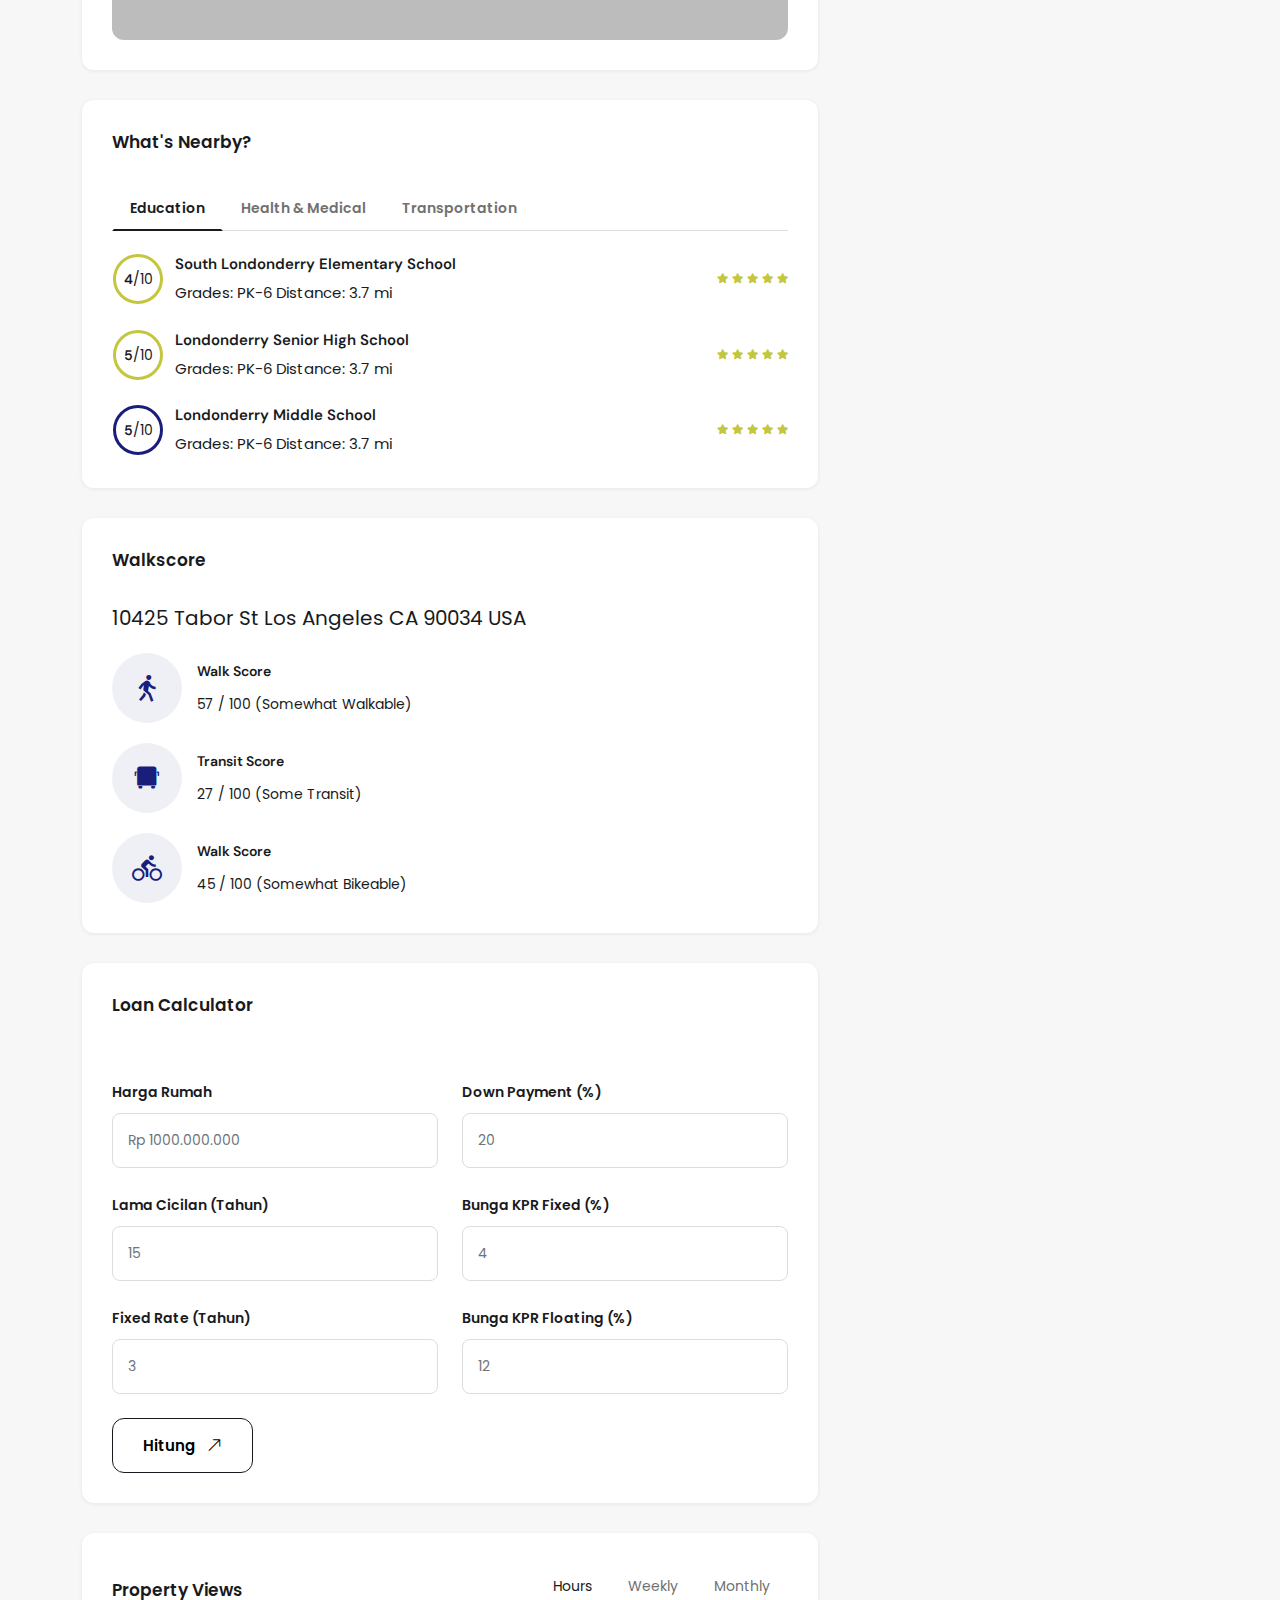
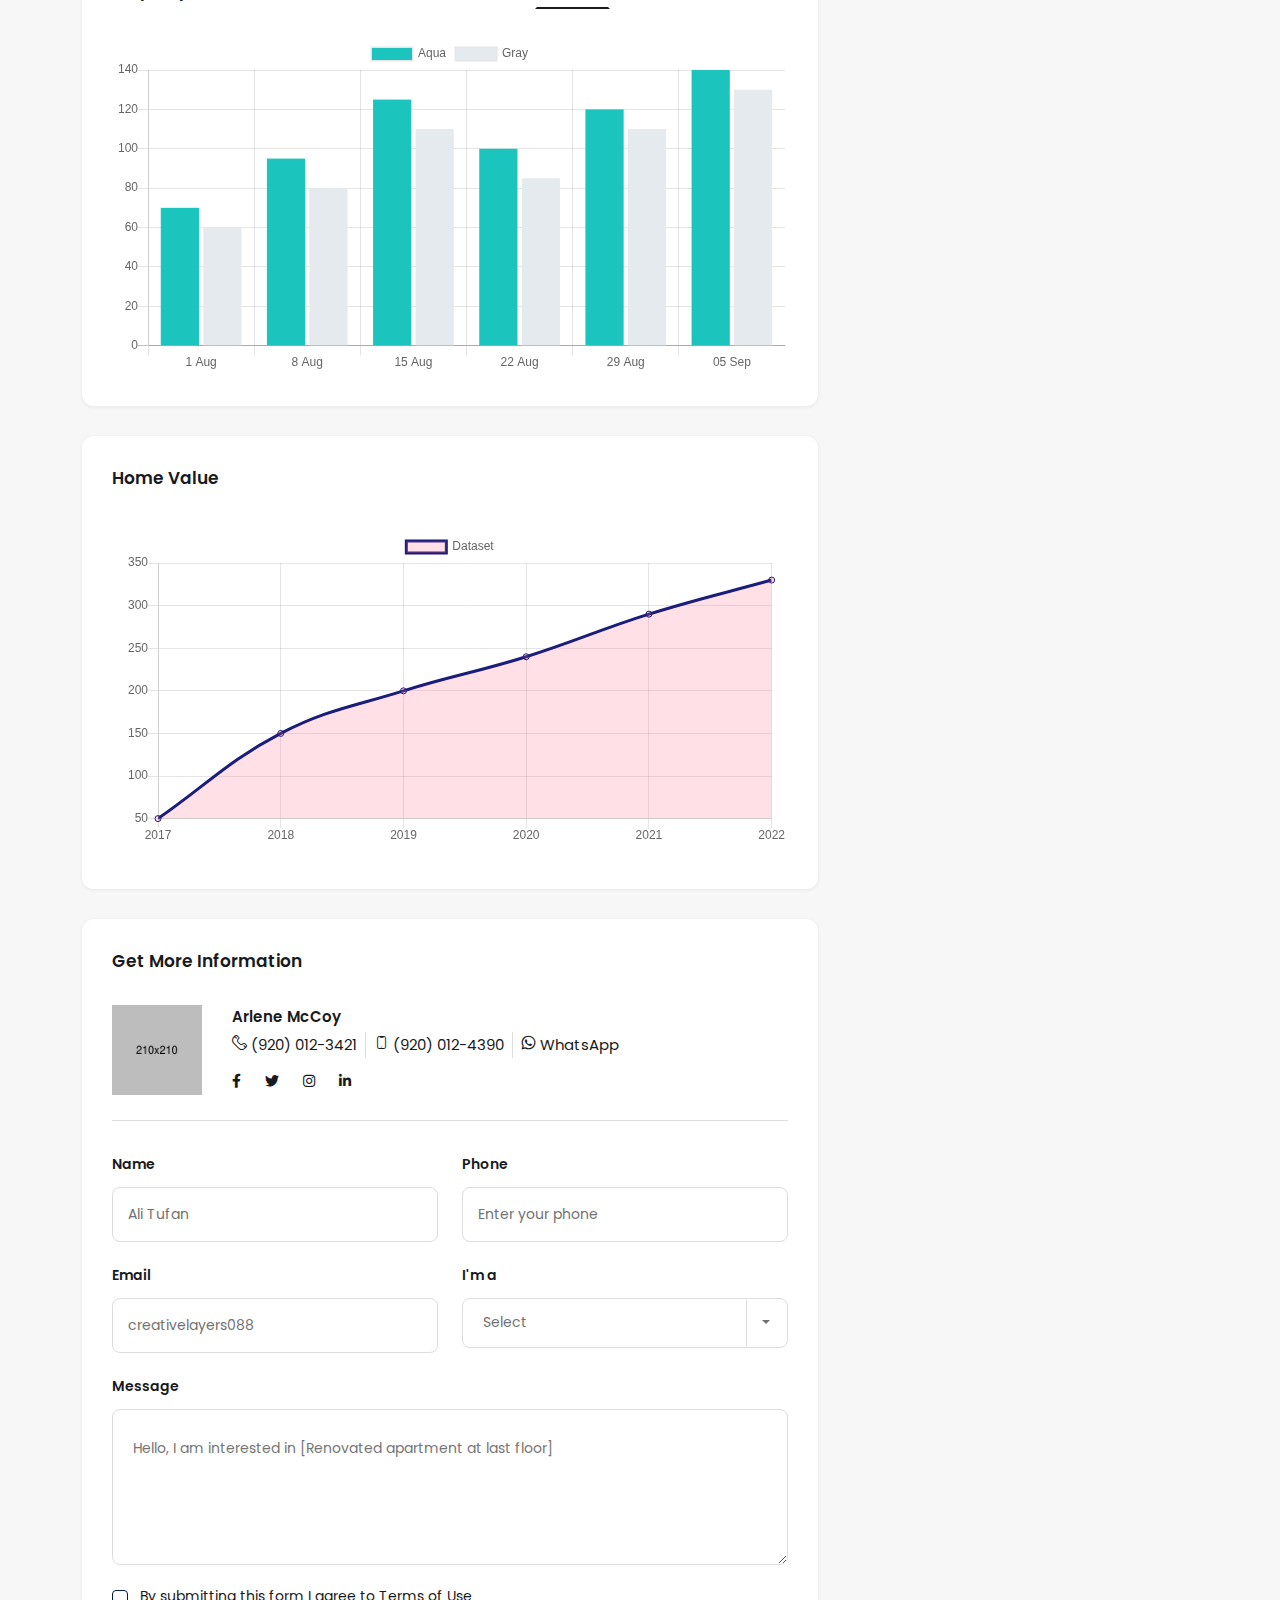
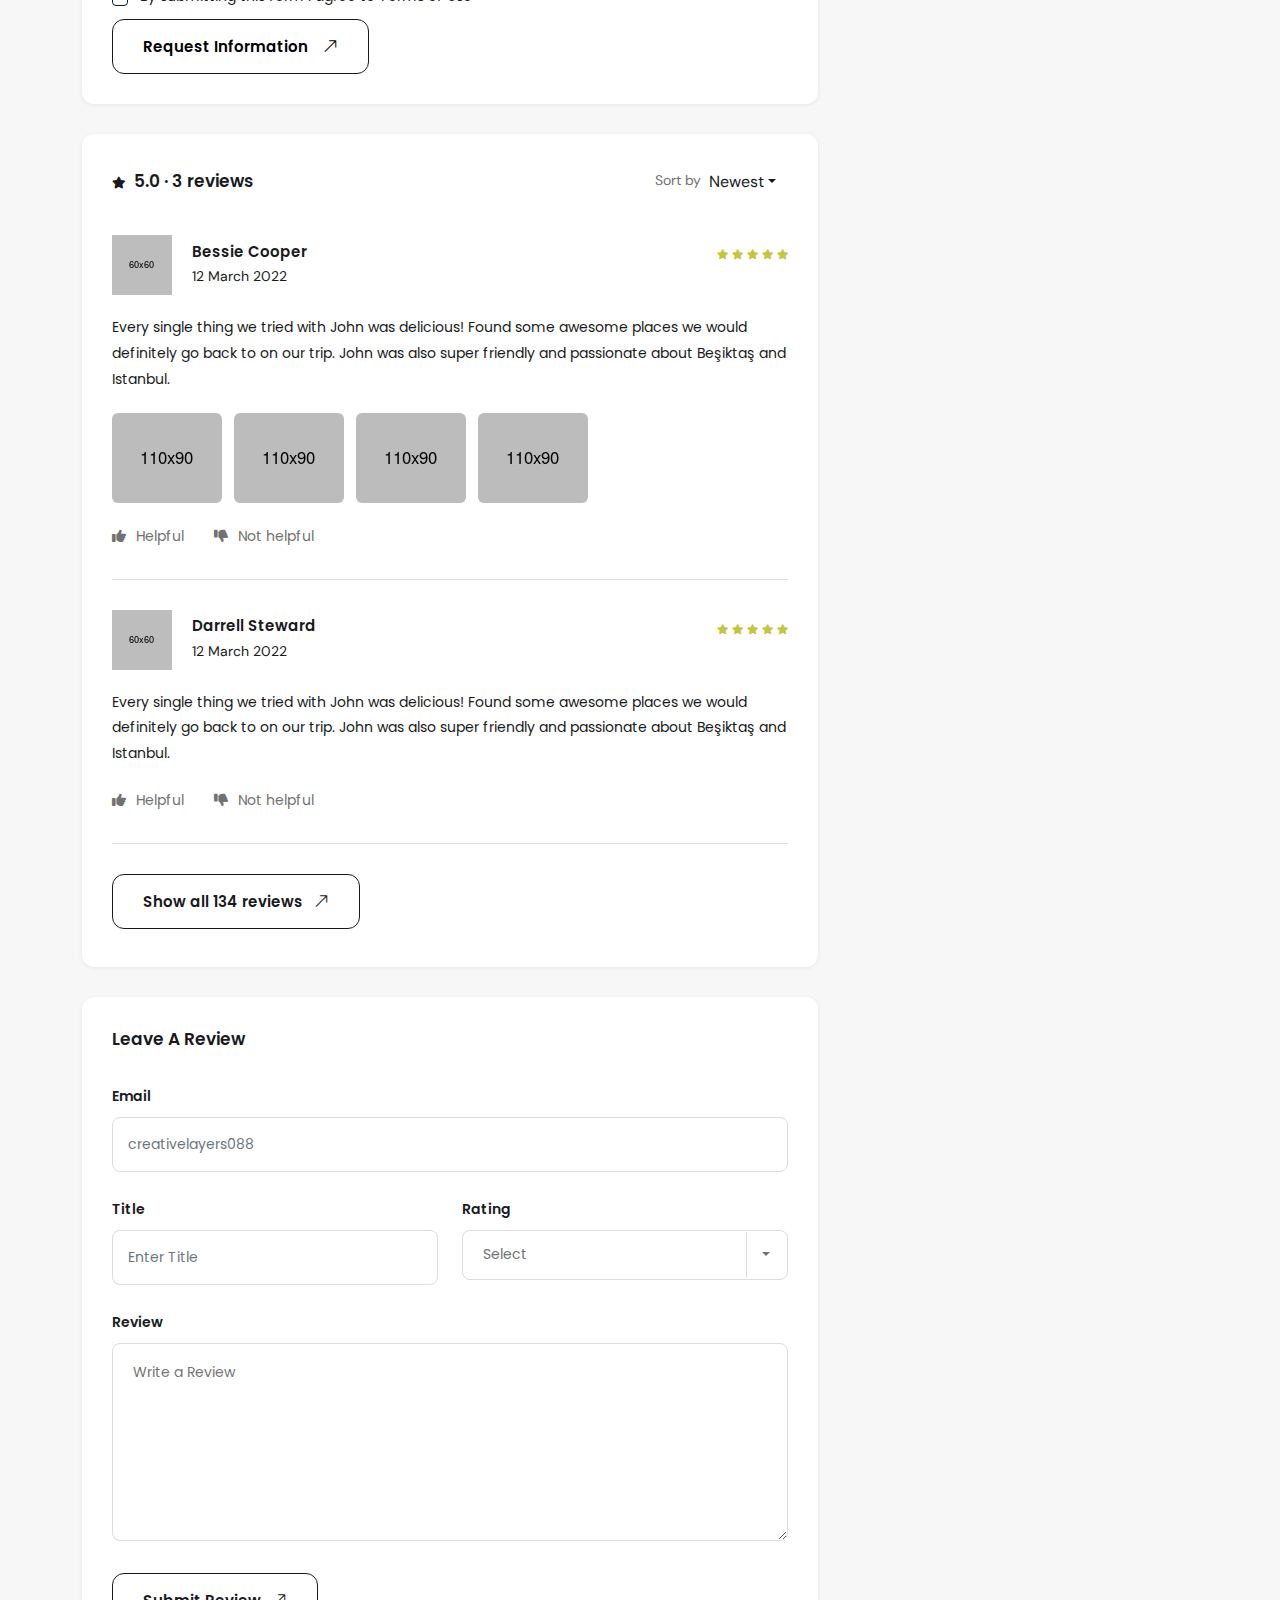
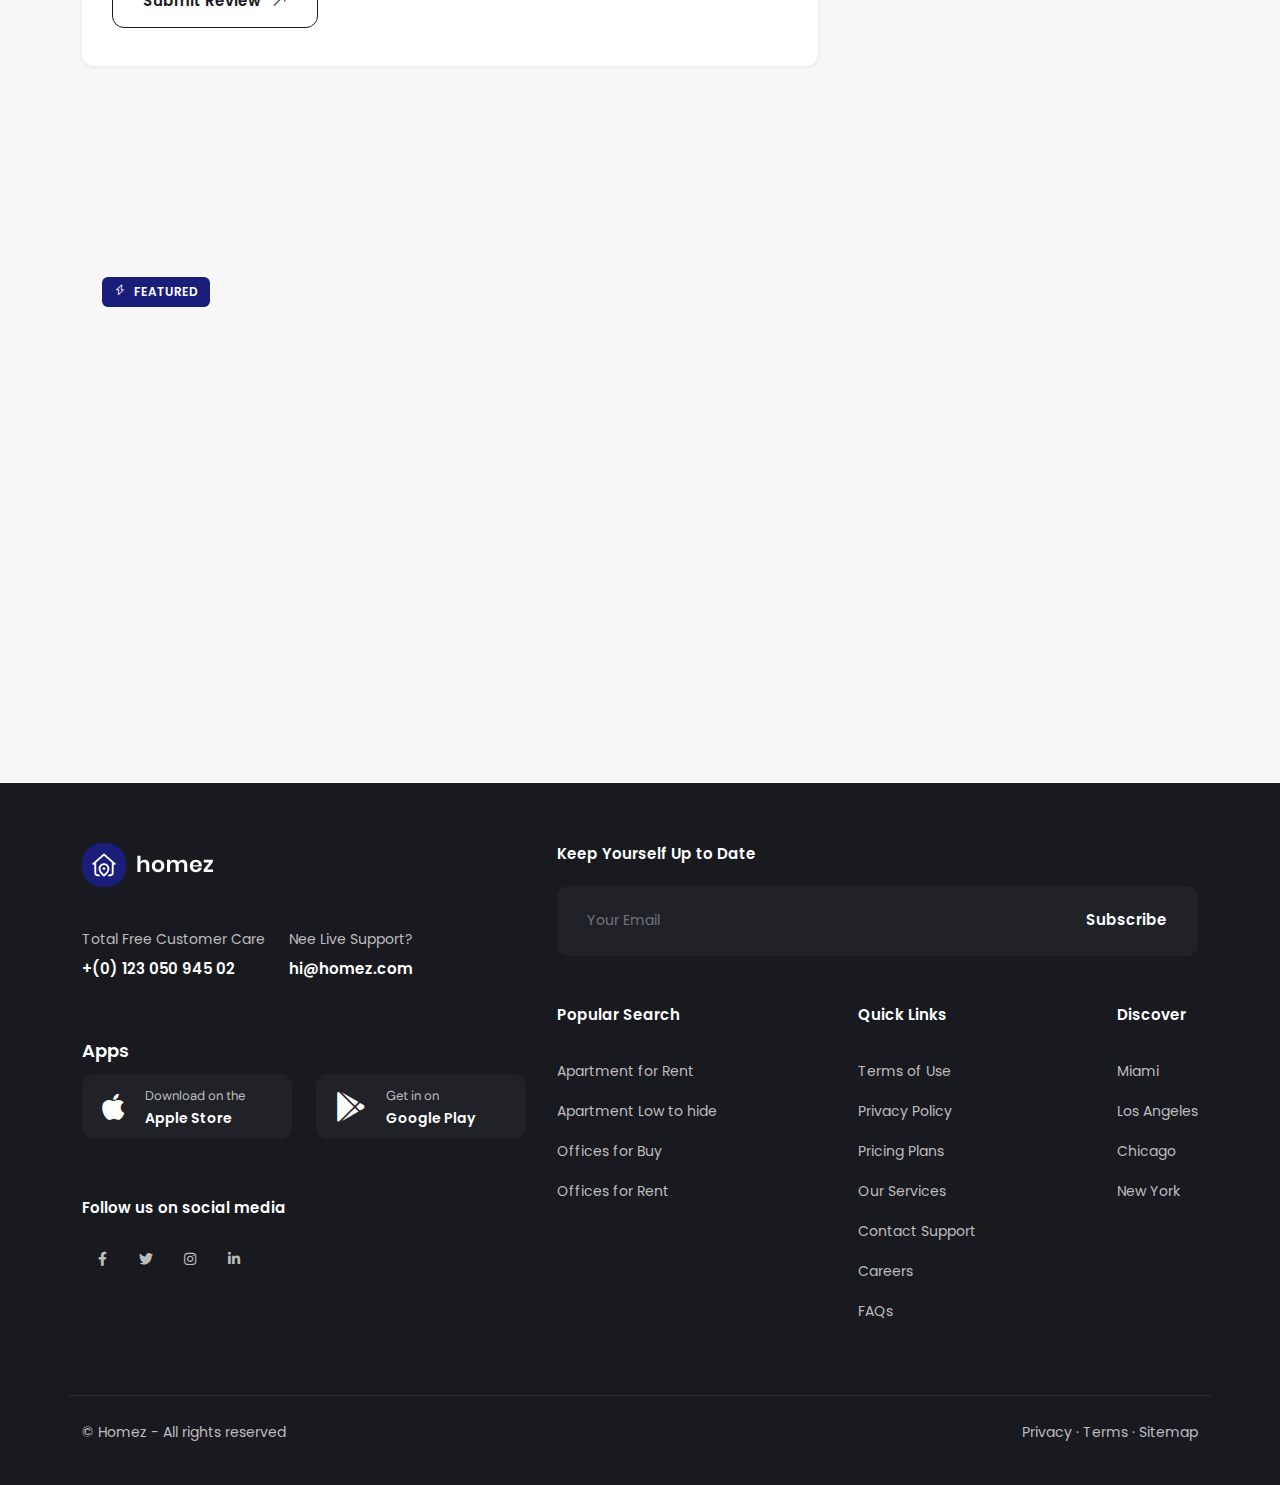
==== commit 539d3d1b: "fixing loan calculator" ====
--- a/detail-property.html
+++ b/detail-property.html
@@ -1295,12 +1295,12 @@
 
                   // Ambil nilai input
                   var housePriceInputValue = document.getElementById('house-price').value;
-                  var housePrice = 1000000000//parseFloat(housePriceInputValue.replace(/Rp |\./g, ""));
-                  var downPaymentPercentage = 20//parseFloat(document.getElementById('down-payment').value);
-                  var loanTerm = 15//parseFloat(document.getElementById('loan-term').value);
-                  var fixedRatePercentage = 4//parseFloat(document.getElementById('fixed-rate').value);
-                  var fixedTerm = 3//parseFloat(document.getElementById('fixed-term').value);
-                  var floatingRatePercentage = 12//parseFloat(document.getElementById('floating-rate').value);
+                  var housePrice = parseFloat(housePriceInputValue.replace(/Rp |\./g, ""));
+                  var downPaymentPercentage = parseFloat(document.getElementById('down-payment').value);
+                  var loanTerm = parseFloat(document.getElementById('loan-term').value);
+                  var fixedRatePercentage = parseFloat(document.getElementById('fixed-rate').value);
+                  var fixedTerm = parseFloat(document.getElementById('fixed-term').value);
+                  var floatingRatePercentage = parseFloat(document.getElementById('floating-rate').value);
 
                   // Hitung jumlah pinjaman setelah down payment
                   var downPaymentAmount = (downPaymentPercentage / 100) * housePrice;
